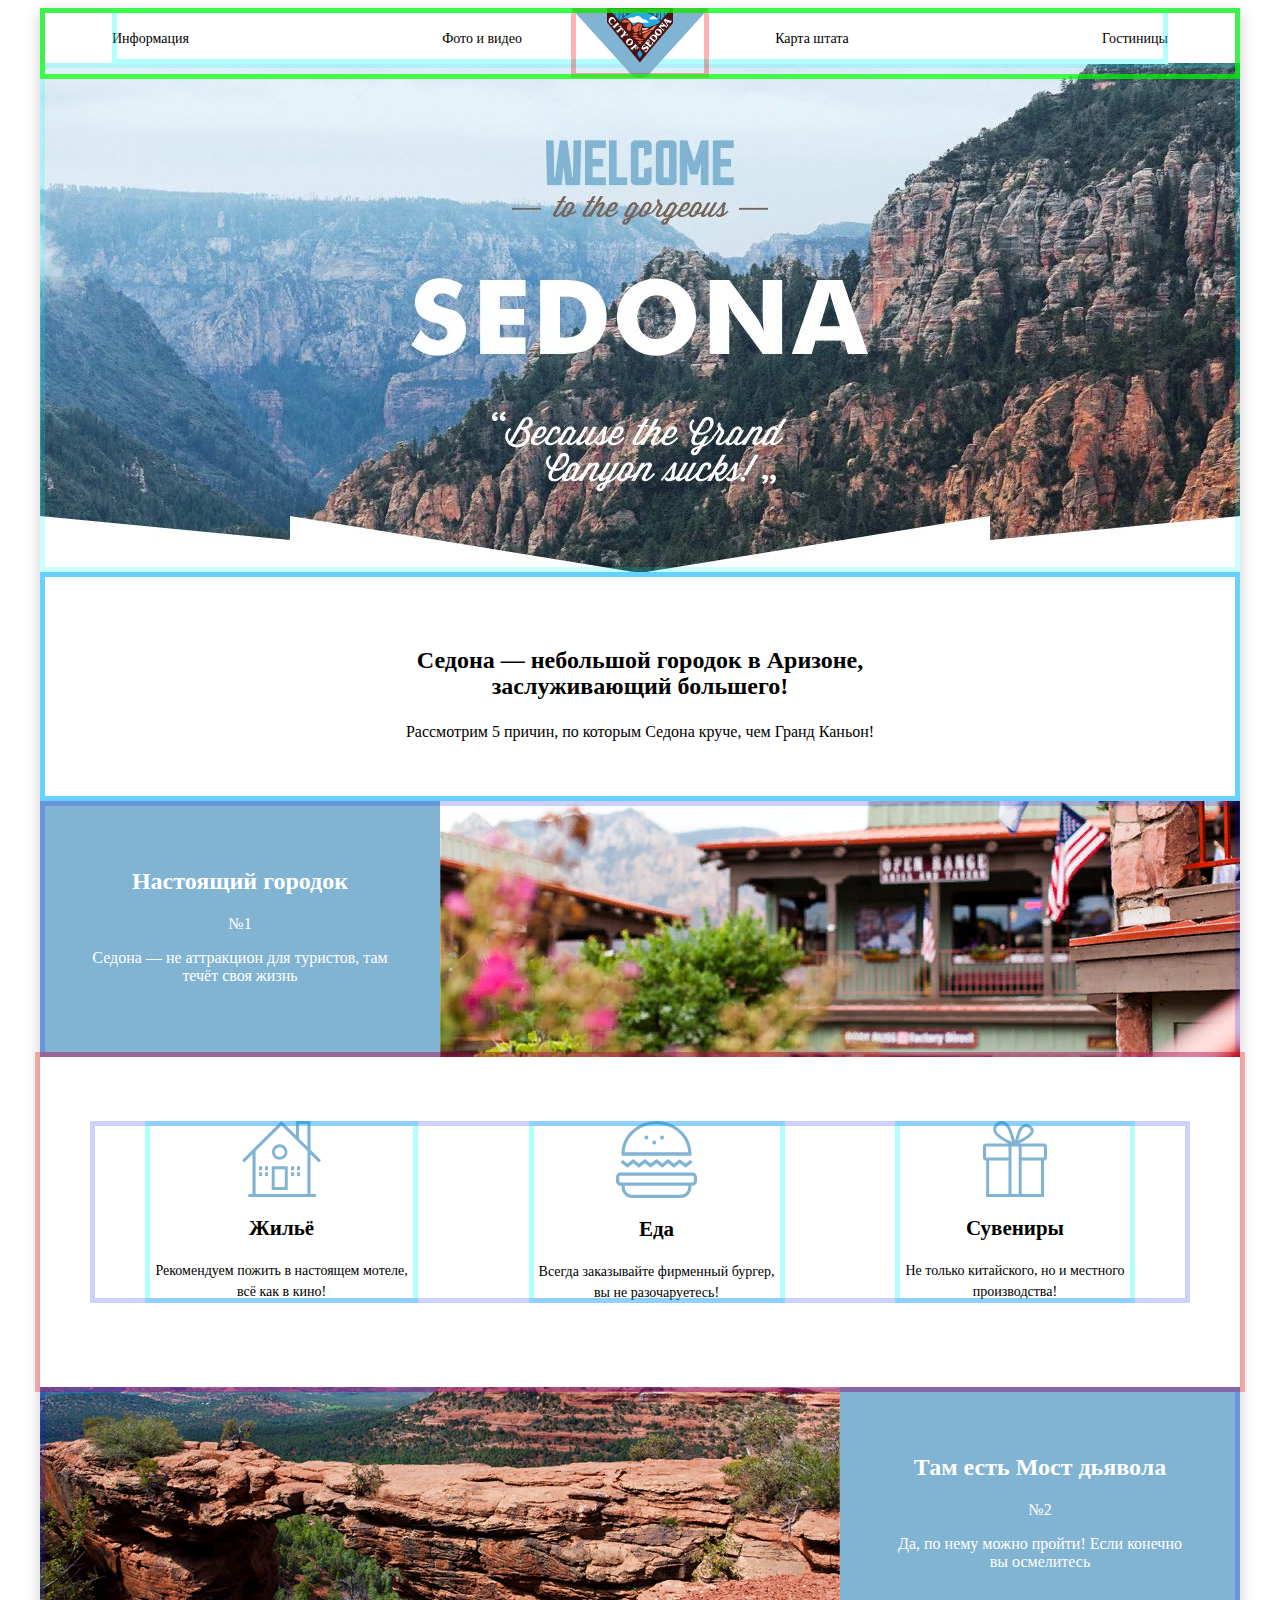
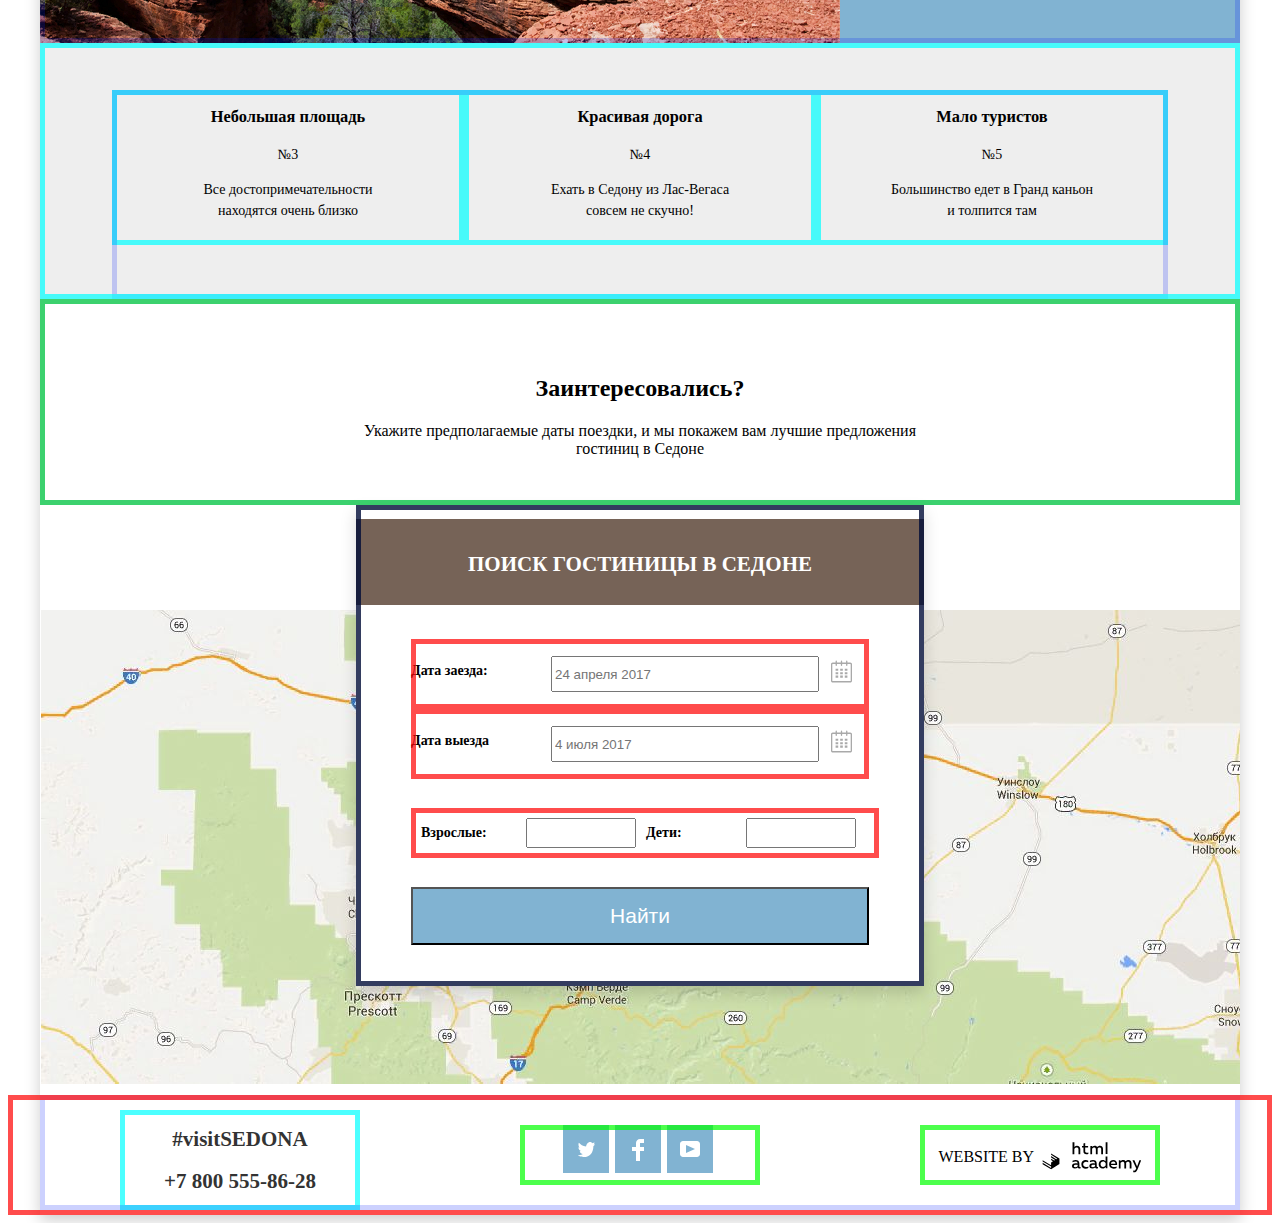
==== index.html @ 6e974f09 "доработка сетки" ====
<!DOCTYPE html>
<html lang="ru">

<head>
    <meta charset="utf-8">
    <meta name="viewport" content="width=device-width, initial-scale=1">
    <link rel="icon" href="favicon.ico">
    <link rel="icon" href="img/favicons/favicon.svg" type="image/svg+xml">
    <title>Седона — небольшой городок в Аризоне,заслуживающий большего!</title>
    <link rel="stylesheet" href="https://fonts.googleapis.com/css?family=PT+Sans:400,700&amp;subset=latin,cyrillic">
    <link href="https://necolas.github.io/normalize.css/latest/normalize.css" rel="stylesheet">
    <link href="css/styles.css" rel="stylesheet">
</head>

<body class="page-body">
    <main class="shadow">
        <header class="main-header">
            <nav class="main-navigation">
                <a class="main-header-logo">
                    <img src="img/logo.svg" width="138" height="70" alt="Логотип городка Сидона">
                </a>
                <div class="main-navigation-wrapper">
                    <ul class="site-navigation">
                        <!-- Основное меню -->
                        <li><a href="#">Информация</a></li>
                        <li><a href="#">Фото и видео</a></li>
                        <li><a href="#">Карта штата</a></li>
                        <li><a href="catalog.html">Гостиницы</a></li>
                    </ul>
                </div>
            </nav>
        </header>
        <section class="container">
            <div class="hidden-text">
                <p>Welcome</p>
                <p>to the gorgeous</p>
                <h1>Седона</h1>
                <p>"Because the Grand Canyon sucks"</p>
            </div>
            <img class="picture" src="img/welcome.jpg" width="1200" height="509" alt="скалы">
        </section>
        <section class="container">
            <div class="desc">
                <h2>Седона — небольшой городок в Аризоне,<br>заслуживающий большего!</h2>
                <p>Рассмотрим 5 причин, по которым Седона круче, чем Гранд Каньон!</p>
            </div>
        </section>
        <section class="container">
            <div class="text-pic">
                <h2>Настоящий городок</h2>
                <p>№1</p>
                <p>Седона — не аттракцион для туристов, там<br> течёт своя жизнь</p>
            </div>
            <img src="img/image2.png" width="800" height="256" alt="городок Седона">
        </section>
        <!-- Features -->
        <section class="features">
            <div class="container">
                <div class="feature-item">
                    <img src="img/icon-1.svg" width="79" height="76" alt="домик">
                    <h3>Жильё</h3>
                    <p>Рекомендуем пожить в настоящем мотеле,<br> всё как в кино!</p>
                </div>
                <div class="feature-item">
                    <img src="img/icon-3.svg" width="81" height="76" alt="бургер">
                    <h3>Еда</h3>
                    <p>Всегда заказывайте фирменный бургер,<br> вы не разочаруетесь!</p>
                </div>
                <div class="feature-item">
                    <img src="img/icon-2.svg" width="64" height="76" alt="сувенир">
                    <h3>Сувениры</h3>
                    <p>Не только китайского, но и местного<br> производства!</p>
                </div>
            </div>
        </section>
        <section class="container">
            <img src="img/image3.jpg" width="800" height="256" alt="мост Дьявола">
            <div class="text-pic">
                <h2>Там есть Мост дьявола</h2>
                <p>№2</p>
                <p>Да, по нему можно пройти! Если конечно<br> вы осмелитесь</p>
            </div>
        </section>
        <!-- Landmark -->
        <section class="landmark">
            <div class="container">
                <div class="landmark-item">
                    <h3>Небольшая площадь</h3>
                    <p>№3</p>
                    <p>Все достопримечательности<br> находятся очень близко</p>
                </div>
                <div class="landmark-item">
                    <h3>Красивая дорога</h3>
                    <p>№4</p>
                    <p>Ехать в Седону из Лас-Вегаса<br> совсем не скучно!</p>
                </div>
                <div class="landmark-item">
                    <h3>Мало туристов</h3>
                    <p>№5</p>
                    <p>Большинство едет в Гранд каньон<br> и толпится там</p>
                </div>
            </div>
        </section>
        <!-- Offers -->
        <section class="container">
            <div class="offers">
                <h2>Заинтересовались?</h2>
                <p>Укажите предполагаемые даты поездки, и мы покажем вам лучшие предложения гостиниц в Седоне</p>
            </div>
        </section>
        <section>
            <div class="input-data">
                <form action="#">
                    <h1>ПОИСК ГОСТИНИЦЫ В СЕДОНЕ</h1>
                    <div class="windows-input">

                        <div class="box">
                            <label for="date-init-label" class="string-input">Дата заезда:</label>
                            <input type="text" id="date-init-label" placeholder="24 апреля 2017" name="date-init" required>
                            <a href="#"><img src="img/calendar.svg" width="21" height="22" alt="календарь"></a>
                        </div>

                        <div class="box">
                            <label for="date-end-label" class="string-input">Дата выезда</label>
                            <input type="text" id="date-end-label" placeholder="4 июля 2017" name="date-end" required>
                            <a href="#"><img src="img/calendar.svg" width="21" height="22" alt="календарь"></a>
                        </div>
                        <div class="box2">
                            <label for="id-number-man" class="string-input">Взрослые:</label>
                            <input type="number" step="1" id="id-number-man" name="number-man" min="0" max="10">

                            <label for="id-number-child" class="string-input">Дети:</label>
                            <input type="number" step="1" id="id-number-child" name="number-child" min="0" max="10">
                        </div>
                        <button type="submit" class="button-find" name="find-button">Найти</button>
                        <!--<button type="button" class="btn cancel" onclick="closeForm()">Закрыть</button>-->
                    </div>
                </form>
            </div>
        </section>
        <img src="img/map.jpg" width="1199" height="474" alt="Карта" class="map">
    </main>
    <!-- Main footer -->
    <footer class="page-footer main-footer">
        <div class="container">
            <div class="footer-contacts a">
                <p><a href="#">#visitSEDONA</a></p>
                <p><a href="#">+7 800 555-86-28</a></p>
            </div>
            <ul class="footer-social">
                <li class="social-button a">
                    <a href="#">
                        <img src="img/twitter_logo.svg" width="17" height="17" alt="лого Twitter">
                    </a>
                </li>
                <li class="social-button">
                    <a href="#">
                        <img src="img/fb_icon.svg" width="12" height="22" alt="иконка Facebook">
                    </a>
                </li>
                <li class="social-button">
                    <a href="#">
                        <img src="img/youtube_logo.svg" width="20" height="16" alt="иконка youtube">
                    </a>
                </li>
            </ul>
            <div class="footer-copyright">
                <p class="copyright">WEBSITE BY
                    <a href="https://htmlacademy.ru/intensive/htmlcss">
                        <img src="img/logo_html.svg" width="104" height="36" alt="лого HTML-academy">
                    </a>
                </p>
            </div>
        </div>
    </footer>
</body>

</html>
---- css/styles.css ----
:root {
    --basic-black: #000000;
    --basic-dark: #333333;
    --sea-green: #81B3D2;
    --sea-green-hover: #669EC0;
    --sea-green-pressing: #5496BD;
    --light-brown: #766357;
    --light-brown2: #766458;
    --brown: #766357;
    --brown-hover: #604E43;
    --brown-focus: #503E33;
    --basic-neutral: #666666;
    --light-yellow: #EEEEEE;
    --basic-extra-light: #f8f5f2;
    --basic-white: #ffffff;
    --shadow: #FFFFFF;
    --special: #CACACA;
}


/* Global */

page-body {
    min-width: 1200px;
    margin: 0;
    padding: 0;
    font-family: "PT Sans", Arial, sans-serif;
    font-size: 14px;
    line-height: 21px;
    font-weight: 400;
    color: var(--basic-black);
    text-transform: uppercase;
    background-color: var(--basic-white);
    background-position: top center;
    background-repeat: no-repeat;
}

.shadow {
    box-sizing: border-box;
    /*position: absolute;*/
    /*background-position: 50%;*/
    width: 1200px;
    height: 2807px;
    text-align: center;
    margin: 0 auto;
    /*top: 0px;*/
    /*background: var(--shadow);*/
    box-shadow: 0px 5px 15px rgba(0, 1, 1, 0.2);
}

.inner-page .shadow {
    height: 933px;
}

a {
    text-decoration: none;
}

img {
    max-width: 100%;
    height: auto;
    vertical-align: middle;
}


/* Grid */

.page {
    height: 100%;
}


/* Header */

.main-header {
    position: absolute;
    z-index: 2;
    display: flex;
    flex-direction: row;
    /*justify-content: space-around;*/
    max-width: 1200px;
    height: 56px;
    margin: 0 auto;
    margin-bottom: 55px;
    padding-left: 72px;
    padding-bottom: 15px;
    padding-right: 72px;
    /* grid */
    outline: 5px solid rgba(0, 255, 0, 0.7);
    outline-offset: -5px;
}

.main-header-logo {
    text-align: center;
    margin-top: -26px;
    /* grid */
    order: 1;
    justify-self: center;
    outline: 5px solid rgba(255, 0, 0, 0.3);
    outline-offset: -5px;
}


/* Main navigation */

.main-navigation {
    display: grid;
    font-size: 14px;
    line-height: 26px;
    color: var(--basic-black);
    background-color: transparent;
}

.main-header-bar {
    background-color: var(--basic-black);
}

.main-navigation-wrapper {
    background-color: var(--basic-white);
    /* grid */
    display: grid;
    grid-template-columns: 1fr min-content;
    width: 1056px;
    height: 56px;
    margin-bottom: -26px;
    margin: 0 auto;
    padding: 0 0px;
    margin-bottom: -30px;
}

.site-navigation {
    /*сброс отступов для списка ссылок в навигации*/
    margin: 0;
    padding: 0;
    /*-------------------------*/
    padding-top: 18px;
    list-style: none;
    display: flex;
    flex-direction: row;
    justify-content: space-between;
    width: 1056px;
    max-height: 56px;
    /*--------------------------*/
    outline: 5px solid rgba(0, 255, 255, 0.3);
    outline-offset: -5px;
}

.site-navigation-current a:not([href]) {
    background-color: var(--basic-white);
}


/* User navigation */

.site-navigation a,
.user-navigation a {
    color: var(--basic-black);
}

.site-navigation a:hover,
.site-navigation a:focus,
.user-navigation a:hover,
.user-navigation a:focus {
    text-decoration: underline;
    color: var(--sea-green-hover);
}

.hidden-text {
    display: none;
}

.picture {
    position: relative;
    z-index: 0;
    margin-top: 55px;
    text-align: center;
    /*---grid-----*/
    outline: 5px solid rgba(0, 255, 255, 0.2);
    outline-offset: -5px;
}

.desc {
    width: 1200px;
    height: 174px;
    padding-top: 55px;
    text-align: center;
    line-height: 26px;
    /*---grid-----*/
    outline: 5px solid rgba(0, 255, 255, 0.5);
    outline-offset: -5px;
}

.text-pic {
    display: inline-block;
    width: 400px;
    height: 209px;
    padding-top: 47px;
    text-align: center;
    background-color: var(--sea-green);
    color: var(--basic-white);
}

.container {
    display: flex;
    flex-direction: row;
    justify-content: space-around;
    align-content: center;
    flex-wrap: nowrap;
    max-width: 1200px;
    margin: 0 auto;
    padding: 0px;
    /*-------------------*/
    outline: 5px solid rgba(0, 25, 250, 0.2);
    outline-offset: -5px;
}

.inner-page .container {
    display: flex;
    flex-direction: row;
    justify-content: space-around;
    align-content: center;
    flex-wrap: nowrap;
    max-width: 1200px;
    margin: 0 auto;
    padding: 0px;
}

.inner-container {
    display: flex;
    flex-direction: column;
    /*justify-content: space-around;*/
    align-content: center;
    flex-wrap: wrap;
    max-width: 1200px;
    margin: 0 auto;
    padding: 0px;
}

.inner-page .inner-container {
    color: var(--basic-white);
}

.filter-box {
    position: relative;
    z-index: 2;
    display: flex;
    flex-direction: row;
    width: 1200px;
    height: 217px;
    align-content: top;
    text-align: left;
    margin-top: -217px;
    padding-left: 72px;
    padding-top: 26px;
    padding-bottom: 31px;
    padding-right: 72px;
}


/* Features */

.features {
    width: 1100px;
    height: 184px;
    padding-left: 50px;
    padding-top: 64px;
    padding-bottom: 82px;
    padding-right: 50px;
    /* grid */
    outline: 5px solid rgba(255, 0, 0, 0.3);
}

.features-list {
    /* обнуление отступов */
    margin: 0;
    padding: 0;
    display: grid;
    grid-template-columns: 1fr 1fr 1fr;
    column-gap: 20px;
    /*-----------------*/
    list-style: none;
}

.feature-item {
    display: inline-block;
    box-sizing: border-box;
    max-width: 430px;
    margin-left: 10px;
    margin-right: 10px;
    text-align: center;
    font-weight: 400;
    align-items: flex-end;
    vertical-align: bottom;
    /* grid */
    outline: 5px solid rgba(0, 255, 255, 0.3);
    outline-offset: -5px;
}

.feature-item h3 {
    font-size: 21px;
    line-height: 21px;
}

.feature-item p {
    font-size: 14px;
    line-height: 21px;
    vertical-align: middle;
    /*-------------*/
    margin: 0 10px;
}


/* Landmark */

.landmark {
    height: 209px;
    padding-top: 47px;
    padding-left: 72px;
    padding-right: 72px;
    background-color: var(--light-yellow);
    /*-----------------*/
    outline: 5px solid rgba(0, 255, 255, 0.7);
    outline-offset: -5px;
    display: grid;
    grid-template-columns: 1fr 1fr 1fr;
}

.landmark-item {
    width: 302px;
    height: 155px;
    font-size: 14px;
    line-height: 21px;
    padding-left: 25px;
    padding-right: 25px;
    vertical-align: center;
    /*---grid-----*/
    outline: 5px solid rgba(0, 255, 255, 0.7);
    outline-offset: -5px;
}


/* Offers */

.offers {
    width: 1200px;
    height: 150px;
    text-align: center;
    padding-top: 56px;
    /*-----------------*/
    outline: 5px solid rgba(0, 255, 0, 0.7);
    outline-offset: -5px;
}

.offers h1 {
    width: 568px;
    height: 56px;
    padding-top: 30px;
    background-color: var(--light-brown);
    text-align: center;
    font-size: 21px;
    color: var(--basic-white);
    line-height: 26px;
}

.offers p {
    width: 568px;
    height: 95px;
    margin-left: 316px;
    margin-right: 316px;
    text-align: center;
    vertical-align: middle;
}

.offers-search {
    width: 568px;
    height: 56px;
    margin-left: 316px;
    padding-top: 30px;
    background-color: var(--light-brown);
    text-align: center;
    vertical-align: middle;
}

.form-popup {
    /*display: none;*/
    /*position: fixed;*/
    /*bottom: 0;*/
}

.windows-input {
    width: 458px;
    height: 285px;
    z-index: 2;
    padding: 20px 55px 55px 55px;
}

.string-input {
    /*display: inline-flex;*/
    height: 30px;
    font-size: 14px;
    line-height: 30px;
    font-weight: 700;
    text-aline: left;
    vertical-align: middle;
}

.box {
    display: grid;
    grid-template-columns: 140px 140px 140px 30px;
    row-gap: 29px;
    column-gap: 10;
    min-height: 70px;
    vertical-align: middle;
    text-align: left;
    align-content: center;
    /* grid */
    outline: 5px solid rgba(255, 0, 0, 0.7);
    outline-offset: -5px;
}

.box label {
    display: inline;
    height: 30px;
    vertical-align: middle;
    grid-column: 1 / 2;
    align-content: center;
}

.box input {
    display: inline-flex;
    height: 30px;
    width: 260px;
    grid-column: 2 / 4;
    margin-right: 6px;
    text-align: left;
    vertical-align: middle;
    align-content: center;
}

.box a {
    display: inline-flex;
    vertical-align: middle;
    height: 30px;
    grid-column: 4 / 5;
}

.box2 {
    display: grid;
    grid-template-columns: 95px 110px 90px 110px;
    row-gap: 29px;
    column-gap: 10px;
    height: 30px;
    min-width: 448px;
    vertical-align: middle;
    text-align: left;
    align-content: center;
    width: 100px;
    padding: 10px;
    margin-top: 29px;
    /* grid */
    outline: 5px solid rgba(255, 0, 0, 0.7);
    outline-offset: -5px;
}

.input-data {
    position: relative;
    z-index: 2;
    display: flex;
    flex-direction: row;
    justify-content: space-around;
    align-content: center;
    flex-wrap: nowrap;
    text-align: center;
    width: 568px;
    height: 481px;
    box-shadow: 0px 7px 15px rgba(0, 1, 1, 0.15);
    max-width: 1200px;
    margin: 0 auto;
    margin-bottom: -231px;
    font-size: 21px;
    line-height: 52px;
    background-color: var(--basic-white);
    /* grid */
    outline: 5px solid rgba(0, 11, 55, 0.8);
    outline-offset: -5px;
}

.input-data h1 {
    width: 568px;
    height: 54px;
    padding-top: 32px;
    vertical-align: middle;
    background-color: var(--light-brown);
    text-align: center;
    font-size: 21px;
    color: var(--basic-white);
    line-height: 26px;
}

.button-find {
    width: 458px;
    height: 58px;
    background-color: var(--sea-green);
    color: var(--basic-white);
    font-size: 21px;
    line-height: 26px;
    text-align: center;
    margin-top: 29px;
}

.calendar {
    float: right;
    vertical-align: text-bottom;
}

.map {
    position: relative;
    z-index: 0;
    margin-top: -145px;
}


/* Main footer */

.main-footer {
    margin-top: -120px;
    min-width: 1056px;
    height: 120px;
    padding: 20px auto;
    text-align: center;
    /* grid */
    outline: 5px solid rgba(255, 0, 0, 0.7);
    outline-offset: -5px;
}

.footer-contacts {
    margin-top: 15px;
    width: 240px;
    height: 100px;
    text-align: center;
    vertical-align: middle;
    /* grid */
    outline: 5px solid rgba(0, 255, 255, 0.7);
    outline-offset: -5px;
}

.footer-contacts a {
    color: var(--basic-dark);
    /*text-decoration: underline;*/
    font-size: 21px;
    font-weight: 700;
    line-height: 26px;
}

.footer-contacts:hover {
    text-decoration: underline;
    /*background-color: var(--sea-green-hover);*/
}

.footer-social {
    display: flex;
    flex-direction: row;
    margin-top: 30px;
    width: 200px;
    height: 60px;
    /*justify-content: space-around;*/
    align-content: center;
    vertical-align: middle;
    text-align: center;
    list-style: none;
    /* grid */
    outline: 5px solid rgba(0, 255, 0, 0.7);
    outline-offset: -5px;
}

.footer-social h2 {
    font-size: 14px;
}


/* Social button */

.social-button {
    width: 46px;
    height: 34px;
    color: inherit;
    background-color: var(--sea-green);
    text-align: center;
    padding-top: 14px;
    margin-right: 3px;
    margin-left: 3px;
    /*margin-right: 6px;*/
}

.social-button:hover {
    background-color: var(--sea-green-hover);
}

.social-button:focus {
    background-color: var(--sea-green-pressing);
}

.footer-copyright {
    margin-top: 30px;
    width: 240px;
    height: 60px;
    vertical-align: bottom;
    /* grid */
    outline: 5px solid rgba(0, 255, 0, 0.7);
    outline-offset: -5px;
}

.copyright {
    text-align: center;
    font-weight: 400;
    width: 240px;
    height: 60px;
    vertical-align: bottom;
}

.copyright .button:hover {
    color: var(--basic-black);
    background-color: var(--sea-green-hover);
}

.copyright .button:focus {
    color: var(--basic-black);
    background-color: var(--sea-green-hover);
}


/* catalog.html */

.filter-hotels {
    width: 1200px;
    height: 258px;
}

.stars {
    /* звездочки*/
    font-size: 14px;
    color: var(--sea-green);
    margin-bottom: 50px;
}

.table {
    display: table;
    margin-left: 29px;
    border-spacing: 6px;
}

.table-row {
    display: table-row;
}

.table-row a {
    font-size: 14px;
    font-weight: 700;
    line-height: 21px;
    color: var(--basic-white);
}

.table-cell {
    display: table-cell;
    margin-right: 6px;
    text-align: left;
    vertical-align: middle;
}

.btn-detailed {
    width: 110px;
    height: 27px;
    text-align: center;
    color: var(--basic-white);
    background-color: var(--sea-green);
}

.btn-reserve {
    width: 142px;
    height: 27px;
    text-align: center;
    color: var(--basic-white);
    background-color: var(--brown);
}

.btn-detailed:hover {
    color: var(--basic-white);
    background-color: var(--sea-green-hover);
}

.btn-detailed:focus {
    color: var(var(--shadow));
    background-color: var(--sea-green-pressing);
}

.btn-reserve:hover {
    color: var(--basic-white);
    background-color: var(--brown-hover);
}

.btn-reserve:focus {
    color: var(--shadow);
    background-color: var(--brown-focus);
}

.rating {
    margin-left: 522px;
}

.list-filters {
    display: flex;
    flex-direction: row;
    list-style: none;
    text-align: left;
    /*align-content: left;*/
    flex-wrap: nowrap;
    height: 86px;
    padding-bottom: 20px;
    max-width: 1200px;
    line-height: 26px;
    /* grid */
    outline: 5px solid rgba(255, 0, 0, 0.7);
    outline-offset: -5px;
}

.list-filters h3 {
    margin-top: 15px;
    height: 86px;
    display: inline-block;
    vertical-align: middle;
    max-width: 145px;
    margin-left: 73px;
    text-align: left;
    font-size: 21px;
    font-weight: 700;
    line-height: 86px;
    --special color: var(--special);
}

.list-filters h3:hover {
    color: var(--basic-black);
}

.list-filters h3:focus {
    color: var(--sea-green-pressing);
}

.list-filters p {
    display: inline-block;
    vertical-align: middle;
    height: 86px;
    text-align: left;
    font-size: 12px;
    font-weight: 400;
    line-height: 86px;
    color: var(--special);
}

.list-filters p:hover {
    color: var(--basic-black);
}

.list-filters p:focus {
    color: var(--sea-green-pressing);
}

.discovered p {}

.sorted-item p {
    margin-left: 46px;
}

.by-price p {
    text-align: left;
    margin-left: 40px;
}

.by-type p {
    text-align: left;
    margin-left: 32px;
}

.by-rating p {
    text-align: left;
    margin-left: 33px;
}

.sorted-down p {
    text-align: left;
    margin-left: 500px;
    color: var(--special);
}

.sorted-down p:hover {
    color: var(--basic-black);
}

.sorted-up p {
    margin-left: 12px;
    color: var(--special);
}

.sorted-up p:hover {
    color: var(--basic-black);
}

.catalog-list {
    list-style: none;
    /*display: flex;
    flex-direction: column;*/
}

.catalog-item {
    display: flex;
    flex-direction: row;
    max-height: 90px;
    align-content: top;
    /*flex-warp: warp;*/
    margin-left: 73px;
    margin-bottom: 51px;
    /* grid */
    outline: 5px solid rgba(255, 0, 0, 0.3);
    outline-offset: -5px;
}

.catalog-item h3 {
    text-align: left;
    margin-left: 29px;
    text-align: left;
}

.info {
    align-content: top;
}

.info h3 {
    text-align: left;
    display: flex;
    flex-direction: column;
    margin-block-start: 5px;
    line-height: 10px;
}

.rating {
    display: flex;
    flex-direction: column;
    margin-block-start: -5px;
    line-height: 5px;
}
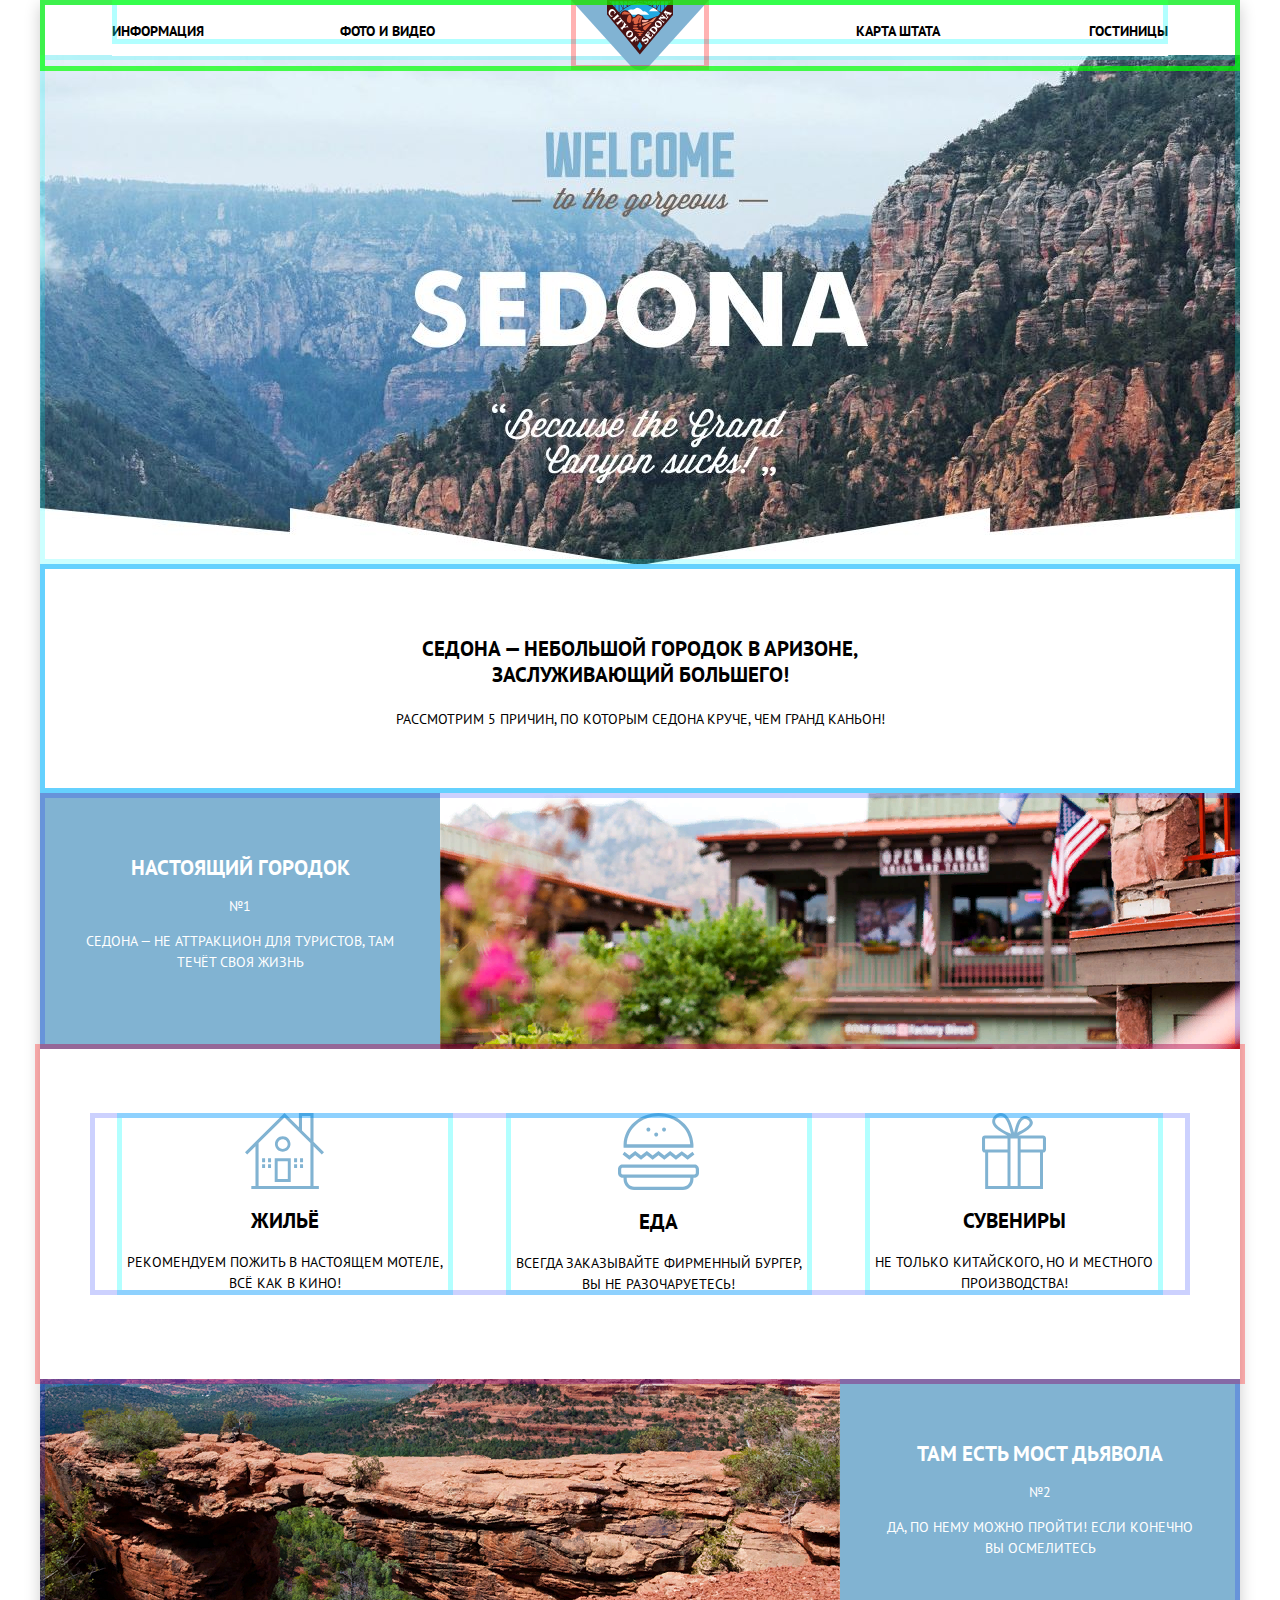
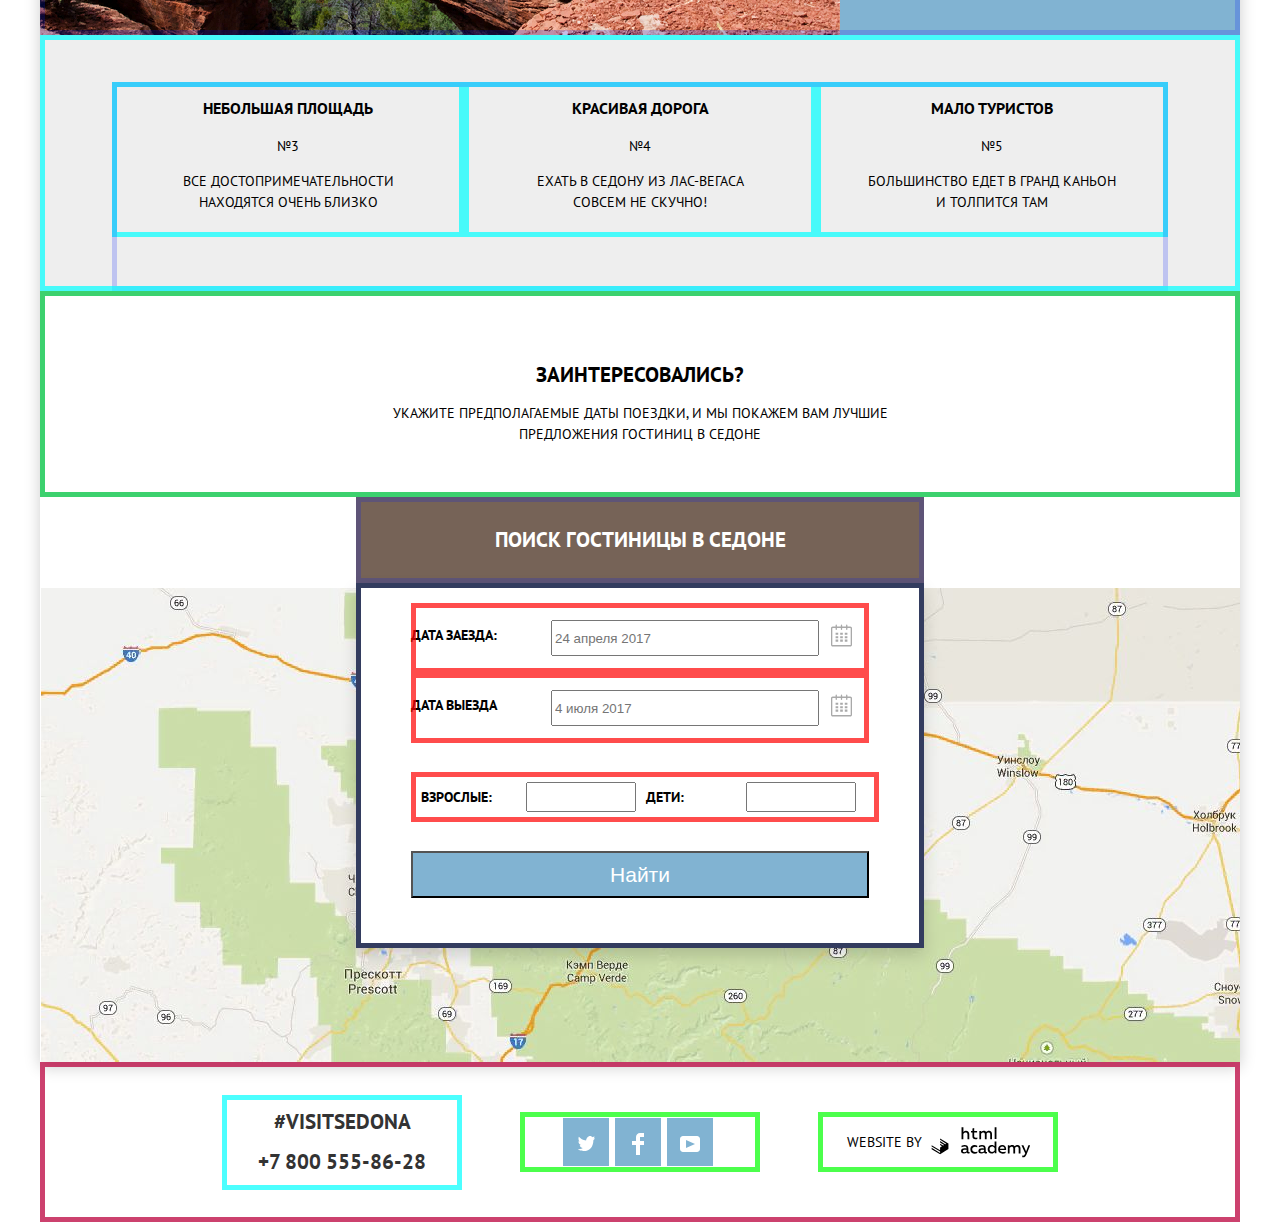
==== commit 9800fa64: "Декоративные элементы на главной странице" ====
--- a/index.html
+++ b/index.html
@@ -22,10 +22,10 @@
                 <div class="main-navigation-wrapper">
                     <ul class="site-navigation">
                         <!-- Основное меню -->
-                        <li><a href="#">Информация</a></li>
-                        <li><a href="#">Фото и видео</a></li>
-                        <li><a href="#">Карта штата</a></li>
-                        <li><a href="catalog.html">Гостиницы</a></li>
+                        <li class="left-side"><a href="#">Информация</a></li>
+                        <li class="left-side"><a href="#">Фото и видео</a></li>
+                        <li class="right-side"><a href="#">Карта штата</a></li>
+                        <li class="right-side"><a href="catalog.html">Гостиницы</a></li>
                     </ul>
                 </div>
             </nav>
@@ -109,40 +109,40 @@
             </div>
         </section>
         <section>
-            <div class="input-data">
-                <form action="#">
-                    <h1>ПОИСК ГОСТИНИЦЫ В СЕДОНЕ</h1>
-                    <div class="windows-input">
+            <div class="container input-data">
+                <h1>ПОИСК ГОСТИНИЦЫ В СЕДОНЕ</h1>
+            </div>
+            <form action="#">
+                <div class="form-popup">
+                    <div class="box">
+                        <label for="date-init-label" class="string-input">Дата заезда:</label>
+                        <input type="text" id="date-init-label" placeholder="24 апреля 2017" name="date-init" required>
+                        <a href="#"><img src="img/calendar.svg" width="21" height="22" alt="календарь"></a>
+                    </div>
 
-                        <div class="box">
-                            <label for="date-init-label" class="string-input">Дата заезда:</label>
-                            <input type="text" id="date-init-label" placeholder="24 апреля 2017" name="date-init" required>
-                            <a href="#"><img src="img/calendar.svg" width="21" height="22" alt="календарь"></a>
-                        </div>
+                    <div class="box">
+                        <label for="date-end-label" class="string-input">Дата выезда</label>
+                        <input type="text" id="date-end-label" placeholder="4 июля 2017" name="date-end" required>
+                        <a href="#"><img src="img/calendar.svg" width="21" height="22" alt="календарь"></a>
+                    </div>
+                    <div class="box2">
+                        <label for="id-number-man" class="string-input">Взрослые:</label>
+                        <input type="number" step="1" id="id-number-man" name="number-man" min="0" max="10">
 
-                        <div class="box">
-                            <label for="date-end-label" class="string-input">Дата выезда</label>
-                            <input type="text" id="date-end-label" placeholder="4 июля 2017" name="date-end" required>
-                            <a href="#"><img src="img/calendar.svg" width="21" height="22" alt="календарь"></a>
-                        </div>
-                        <div class="box2">
-                            <label for="id-number-man" class="string-input">Взрослые:</label>
-                            <input type="number" step="1" id="id-number-man" name="number-man" min="0" max="10">
+                        <label for="id-number-child" class="string-input">Дети:</label>
+                        <input type="number" step="1" id="id-number-child" name="number-child" min="0" max="10">
+                    </div>
+                    <button type="submit" class="button-find" name="find-button">Найти</button>
+                    <!--<button type="button" class="btn cancel" onclick="closeForm()">Закрыть</button>-->
+                </div>
+            </form>
 
-                            <label for="id-number-child" class="string-input">Дети:</label>
-                            <input type="number" step="1" id="id-number-child" name="number-child" min="0" max="10">
-                        </div>
-                        <button type="submit" class="button-find" name="find-button">Найти</button>
-                        <!--<button type="button" class="btn cancel" onclick="closeForm()">Закрыть</button>-->
-                    </div>
-                </form>
-            </div>
         </section>
         <img src="img/map.jpg" width="1199" height="474" alt="Карта" class="map">
     </main>
     <!-- Main footer -->
-    <footer class="page-footer main-footer">
-        <div class="container">
+    <div class="container">
+        <footer class="page-footer main-footer">
             <div class="footer-contacts a">
                 <p><a href="#">#visitSEDONA</a></p>
                 <p><a href="#">+7 800 555-86-28</a></p>
@@ -171,8 +171,8 @@
                     </a>
                 </p>
             </div>
-        </div>
-    </footer>
+        </footer>
+    </div>
 </body>
 
 </html>--- a/css/styles.css
+++ b/css/styles.css
@@ -15,12 +15,21 @@
     --basic-white: #ffffff;
     --shadow: #FFFFFF;
     --special: #CACACA;
+    /*-------ползунок---------------*/
+    --color-range-controls: #f1f1f1;
+    --background-scale: #d7dcde;
+    --background-bar: #00ca74;
+    --toggle-border: #ffffff;
+    --toggle-background-color: #ababab;
+    --toggle-box-shadow: #cfcfcf;
+    --price-controls-color: #283136;
+    --price-controls-background: #f1f1f1;
 }
 
 
 /* Global */
 
-page-body {
+.page-body {
     min-width: 1200px;
     margin: 0;
     padding: 0;
@@ -40,16 +49,12 @@
     /*position: absolute;*/
     /*background-position: 50%;*/
     width: 1200px;
-    height: 2807px;
+    /*height: 2807px;*/
     text-align: center;
     margin: 0 auto;
     /*top: 0px;*/
-    /*background: var(--shadow);*/
+    background: var(--shadow);
     box-shadow: 0px 5px 15px rgba(0, 1, 1, 0.2);
-}
-
-.inner-page .shadow {
-    height: 933px;
 }
 
 a {
@@ -67,6 +72,19 @@
 
 .page {
     height: 100%;
+}
+
+.visually-hidden {
+    position: absolute;
+    width: 1px;
+    height: 1px;
+    margin: -1px;
+    border: 0;
+    padding: 0;
+    white-space: nowrap;
+    clip-path: inset(100%);
+    clip: rect(0 0 0 0);
+    overflow: hidden;
 }
 
 
@@ -107,6 +125,7 @@
     display: grid;
     font-size: 14px;
     line-height: 26px;
+    font-weight: 700;
     color: var(--basic-black);
     background-color: transparent;
 }
@@ -118,26 +137,24 @@
 .main-navigation-wrapper {
     background-color: var(--basic-white);
     /* grid */
-    display: grid;
-    grid-template-columns: 1fr min-content;
-    width: 1056px;
+    max-width: 1056px;
     height: 56px;
     margin-bottom: -26px;
     margin: 0 auto;
-    padding: 0 0px;
     margin-bottom: -30px;
 }
 
 .site-navigation {
     /*сброс отступов для списка ссылок в навигации*/
+    z-index: 2;
+    /*order: 2;*/
+    display: grid;
+    grid-template-columns: 228px 300px 300px 228px;
     margin: 0;
     padding: 0;
     /*-------------------------*/
     padding-top: 18px;
     list-style: none;
-    display: flex;
-    flex-direction: row;
-    justify-content: space-between;
     width: 1056px;
     max-height: 56px;
     /*--------------------------*/
@@ -145,8 +162,20 @@
     outline-offset: -5px;
 }
 
+.site-navigation ul {
+    grid-column: 1 / span 4;
+}
+
 .site-navigation-current a:not([href]) {
     background-color: var(--basic-white);
+}
+
+.left-side {
+    text-align: left;
+}
+
+.right-side {
+    text-align: right;
 }
 
 
@@ -214,45 +243,30 @@
     outline-offset: -5px;
 }
 
-.inner-page .container {
-    display: flex;
-    flex-direction: row;
-    justify-content: space-around;
-    align-content: center;
-    flex-wrap: nowrap;
-    max-width: 1200px;
-    margin: 0 auto;
-    padding: 0px;
-}
-
 .inner-container {
     display: flex;
     flex-direction: column;
     /*justify-content: space-around;*/
-    align-content: center;
+    align-content: left;
     flex-wrap: wrap;
     max-width: 1200px;
     margin: 0 auto;
     padding: 0px;
 }
 
-.inner-page .inner-container {
-    color: var(--basic-white);
-}
-
 .filter-box {
     position: relative;
     z-index: 2;
     display: flex;
     flex-direction: row;
     width: 1200px;
-    height: 217px;
+    height: 191px;
     align-content: top;
     text-align: left;
     margin-top: -217px;
     padding-left: 72px;
-    padding-top: 26px;
-    padding-bottom: 31px;
+    padding-top: 13px;
+    padding-bottom: 0px;
     padding-right: 72px;
 }
 
@@ -381,17 +395,44 @@
     vertical-align: middle;
 }
 
-.form-popup {
-    /*display: none;*/
+.win-popup {
+    display: none;
     /*position: fixed;*/
     /*bottom: 0;*/
-}
-
-.windows-input {
+    margin-top: -10px;
     width: 458px;
-    height: 285px;
+    height: 295px;
+    /*width: 568px;*/
+    /*height: 481px;*/
     z-index: 2;
-    padding: 20px 55px 55px 55px;
+    padding: 20px 55px 50px 55px;
+    background-color: var(--basic-white);
+}
+
+.form-popup {
+    position: relative;
+    z-index: 2;
+    display: flex;
+    flex-direction: column;
+    justify-content: space-around;
+    align-content: center;
+    flex-wrap: nowrap;
+    text-align: center;
+    width: 458px;
+    height: 295px;
+    box-shadow: 0px 7px 15px rgba(0, 1, 1, 0.15);
+    max-width: 1200px;
+    margin: 0 auto;
+    margin-bottom: -360px;
+    font-size: 21px;
+    line-height: 52px;
+    z-index: 2;
+    padding: 20px 55px 50px 55px;
+    background-color: var(--basic-white);
+    /*background-color: var(--basic-white);*/
+    /* grid */
+    outline: 5px solid rgba(0, 11, 55, 0.8);
+    outline-offset: -5px;
 }
 
 .string-input {
@@ -408,6 +449,7 @@
     display: grid;
     grid-template-columns: 140px 140px 140px 30px;
     row-gap: 29px;
+    z-index: 2;
     column-gap: 10;
     min-height: 70px;
     vertical-align: middle;
@@ -463,38 +505,23 @@
 }
 
 .input-data {
-    position: relative;
-    z-index: 2;
-    display: flex;
-    flex-direction: row;
-    justify-content: space-around;
-    align-content: center;
-    flex-wrap: nowrap;
-    text-align: center;
     width: 568px;
-    height: 481px;
-    box-shadow: 0px 7px 15px rgba(0, 1, 1, 0.15);
-    max-width: 1200px;
-    margin: 0 auto;
-    margin-bottom: -231px;
+    height: 86px;
+    /*padding-top: 32px;*/
+}
+
+.input-data h1 {
+    /*padding-top: 32px;*/
+    width: 568px;
+    height: 86px;
+    /*padding-bottom: 10px;*/
+    background-color: var(--light-brown);
+    vertical-align: middle;
+    text-align: center;
     font-size: 21px;
-    line-height: 52px;
-    background-color: var(--basic-white);
-    /* grid */
-    outline: 5px solid rgba(0, 11, 55, 0.8);
-    outline-offset: -5px;
-}
-
-.input-data h1 {
-    width: 568px;
-    height: 54px;
-    padding-top: 32px;
-    vertical-align: middle;
-    background-color: var(--light-brown);
-    text-align: center;
-    font-size: 21px;
-    color: var(--basic-white);
-    line-height: 26px;
+    align-self: center;
+    color: var(--basic-white);
+    line-height: 86px;
 }
 
 .button-find {
@@ -516,17 +543,23 @@
 .map {
     position: relative;
     z-index: 0;
-    margin-top: -145px;
+    /*margin-top: -145px;*/
 }
 
 
 /* Main footer */
 
 .main-footer {
-    margin-top: -120px;
-    min-width: 1056px;
+    /*position: relative;*/
+    display: flex;
+    flex-direction: row;
+    justify-content: space-around;
+    align-content: center;
+    align-items: center;
+    /*margin-top: -140px;*/
+    width: 894px;
     height: 120px;
-    padding: 20px auto;
+    padding: 20px 153px;
     text-align: center;
     /* grid */
     outline: 5px solid rgba(255, 0, 0, 0.7);
@@ -534,11 +567,13 @@
 }
 
 .footer-contacts {
-    margin-top: 15px;
+    /*margin-top: 15px;*/
     width: 240px;
-    height: 100px;
-    text-align: center;
-    vertical-align: middle;
+    height: 80px;
+    padding-bottom: 15px;
+    text-align: center;
+    vertical-align: middle;
+    align-self: center;
     /* grid */
     outline: 5px solid rgba(0, 255, 255, 0.7);
     outline-offset: -5px;
@@ -560,12 +595,9 @@
 .footer-social {
     display: flex;
     flex-direction: row;
-    margin-top: 30px;
+    align-items: center;
     width: 200px;
     height: 60px;
-    /*justify-content: space-around;*/
-    align-content: center;
-    vertical-align: middle;
     text-align: center;
     list-style: none;
     /* grid */
@@ -601,7 +633,7 @@
 }
 
 .footer-copyright {
-    margin-top: 30px;
+    /*margin-top: 30px;*/
     width: 240px;
     height: 60px;
     vertical-align: bottom;
@@ -631,10 +663,197 @@
 
 /* catalog.html */
 
+.inner-page .inner-container {
+    color: var(--basic-white);
+}
+
+.inner-page .container {
+    display: flex;
+    flex-direction: row;
+    justify-content: space-around;
+    align-content: center;
+    flex-wrap: nowrap;
+    max-width: 1200px;
+    margin: 0 auto;
+    padding: 0px;
+}
+
+.inner-page .shadow {
+    background-repeat: repeat;
+    /*height: 933px;*/
+}
+
 .filter-hotels {
     width: 1200px;
     height: 258px;
 }
+
+.filter-hotels-box {
+    display: flex;
+    flex-direction: row;
+    align-items: flex-start;
+    flex-wrap: nowrap;
+    max-width: 1200px;
+    padding: 0px;
+    /*-------------------*/
+    outline: 5px solid rgba(0, 25, 250, 0.2);
+    outline-offset: -5px;
+}
+
+
+/* check-box filter */
+
+.checkbox-position {
+    margin-left: 0px;
+}
+
+.checkbox-position label {
+    margin-bottom: 23px;
+    align-items: left;
+    text-align: left;
+}
+
+
+/* ползунки*/
+
+.filter-item {
+    margin: 0;
+    padding: 0;
+    border: none;
+    width: 317px;
+}
+
+.range-filter {
+    width: 317px;
+    margin-top: -7px;
+}
+
+.filter-item legend {
+    font-size: 14px;
+    line-height: 21px;
+    text-transform: uppercase;
+    font-weight: 700;
+}
+
+.range-controls {
+    position: relative;
+    height: 20px;
+    margin-bottom: 15px;
+    padding-top: 20px;
+    padding-right: 10px;
+    padding-left: 10px;
+    /*background-color: var(--color-range-controls);*/
+    /*border-radius: 5px;*/
+}
+
+.range-controls .scale {
+    height: 2px;
+    background: var(--background-scale);
+}
+
+.range-controls .bar {
+    width: 80%;
+    height: 2px;
+    /*background: #00ca74;*/
+}
+
+.range-controls .toggle {
+    position: absolute;
+    top: 11px;
+    left: 0;
+    width: 4px;
+    height: 4px;
+    padding: 0;
+    border: 8px solid var(--toggle-border);
+    background-color: var(--toggle-background-color);
+    border-radius: 50%;
+    box-shadow: 0 2px 1px 0 var(--toggle-box-shadow);
+    cursor: pointer;
+}
+
+.range-controls .toggle-min {
+    left: 5px;
+}
+
+.range-controls .toggle-min:hover {
+    border: 10px solid var(--toggle-border);
+    background-color: var(--toggle-background-color);
+    border-radius: 60%;
+}
+
+.range-controls .toggle-max {
+    left: 150px;
+}
+
+.range-controls .toggle-max:hover {
+    border: 10px solid var(--toggle-border);
+    background-color: var(--toggle-background-color);
+    border-radius: 60%;
+}
+
+.label .min-price {
+    background-color: none;
+    height: 10px;
+    margin-left: 40px;
+}
+
+.price-controls {
+    display: flex;
+    width: 217px;
+    padding: 0 50px;
+    border: 2px solid var(--toggle-border);
+    justify-content: space-between;
+    background-color: none;
+}
+
+.min-price .input-min {
+    width: 50px;
+    background: none;
+}
+
+.max-price .input-max {
+    width: 50px;
+    background: none;
+}
+
+.price-controls label {
+    text-transform: uppercase;
+    /*font-family: "Roboto", "Arial", sans-serif;*/
+    font-size: 14px;
+}
+
+.price-controls input {
+    color: var(--basic-white);
+}
+
+.price-controls input-min {
+    width: 60px;
+    padding: 10px;
+    margin-left: 10px;
+    text-align: center;
+    /*color: var(--price-controls-color);*/
+    border: none;
+    /*border-radius: 5px;*/
+    /*background: var(--price-controls-background);*/
+    background: none;
+    font-family: inherit;
+    font-size: inherit;
+}
+
+.button-price-controls {
+    margin-top: 0px;
+    margin-left: 90px;
+    width: 137px;
+    height: 36px;
+    border: 2px solid var(--toggle-border);
+    color: var(--basic-white);
+    font-size: inherit;
+    text-transform: uppercase;
+    background: none;
+}
+
+
+/*---------------------*/
 
 .stars {
     /* звездочки*/
@@ -643,6 +862,9 @@
     margin-bottom: 50px;
 }
 
+
+/*---таблица----*/
+
 .table {
     display: table;
     margin-left: 29px;
@@ -667,6 +889,9 @@
     vertical-align: middle;
 }
 
+
+/*---------------------*/
+
 .btn-detailed {
     width: 110px;
     height: 27px;
@@ -707,67 +932,71 @@
     margin-left: 522px;
 }
 
+.list-filters-box {
+    display: flex;
+    flex-direction: row;
+    margin-top: 2px;
+    max-width: 1200px;
+    height: 86px;
+    align-items: center;
+    /* grid */
+    outline: 5px solid rgba(255, 0, 0, 0.7);
+    outline-offset: -5px;
+    margin-bottom: 30px;
+}
+
 .list-filters {
     display: flex;
     flex-direction: row;
     list-style: none;
     text-align: left;
-    /*align-content: left;*/
+    align-content: center;
     flex-wrap: nowrap;
-    height: 86px;
-    padding-bottom: 20px;
-    max-width: 1200px;
-    line-height: 26px;
-    /* grid */
-    outline: 5px solid rgba(255, 0, 0, 0.7);
-    outline-offset: -5px;
-}
-
-.list-filters h3 {
-    margin-top: 15px;
-    height: 86px;
+}
+
+.list-filters p {
     display: inline-block;
     vertical-align: middle;
-    max-width: 145px;
-    margin-left: 73px;
-    text-align: left;
+    text-align: left;
+    font-size: 12px;
+    font-weight: 400;
+    line-height: 18px;
+    color: var(--special);
+}
+
+.list-filters p:hover {
+    color: var(--basic-black);
+}
+
+.list-filters p:focus {
+    color: var(--sea-green-pressing);
+}
+
+.discovered {
+    display: inline-block;
+}
+
+.discovered h3 {
     font-size: 21px;
     font-weight: 700;
-    line-height: 86px;
-    --special color: var(--special);
-}
-
-.list-filters h3:hover {
+    line-height: 26px;
+    color: var(--special);
+    text-align: left;
+    /*vertical-align: middle;*/
+    margin-left: 73px;
+    /*max-width: 145px;*/
+}
+
+.discovered h3:hover {
     color: var(--basic-black);
 }
 
-.list-filters h3:focus {
+.discovered h3:focus {
     color: var(--sea-green-pressing);
 }
 
-.list-filters p {
-    display: inline-block;
-    vertical-align: middle;
-    height: 86px;
-    text-align: left;
-    font-size: 12px;
-    font-weight: 400;
-    line-height: 86px;
-    color: var(--special);
-}
-
-.list-filters p:hover {
-    color: var(--basic-black);
-}
-
-.list-filters p:focus {
-    color: var(--sea-green-pressing);
-}
-
-.discovered p {}
-
 .sorted-item p {
-    margin-left: 46px;
+    margin-left: 0px;
 }
 
 .by-price p {
@@ -787,7 +1016,7 @@
 
 .sorted-down p {
     text-align: left;
-    margin-left: 500px;
+    margin-left: 420px;
     color: var(--special);
 }
 
@@ -806,6 +1035,7 @@
 
 .catalog-list {
     list-style: none;
+    margin-left: -31px;
     /*display: flex;
     flex-direction: column;*/
 }
@@ -813,20 +1043,14 @@
 .catalog-item {
     display: flex;
     flex-direction: row;
+    text-align: left;
+    margin-left: 73px;
     max-height: 90px;
     align-content: top;
-    /*flex-warp: warp;*/
-    margin-left: 73px;
     margin-bottom: 51px;
     /* grid */
     outline: 5px solid rgba(255, 0, 0, 0.3);
     outline-offset: -5px;
-}
-
-.catalog-item h3 {
-    text-align: left;
-    margin-left: 29px;
-    text-align: left;
 }
 
 .info {
@@ -836,6 +1060,7 @@
 .info h3 {
     text-align: left;
     display: flex;
+    margin-left: 31px;
     flex-direction: column;
     margin-block-start: 5px;
     line-height: 10px;
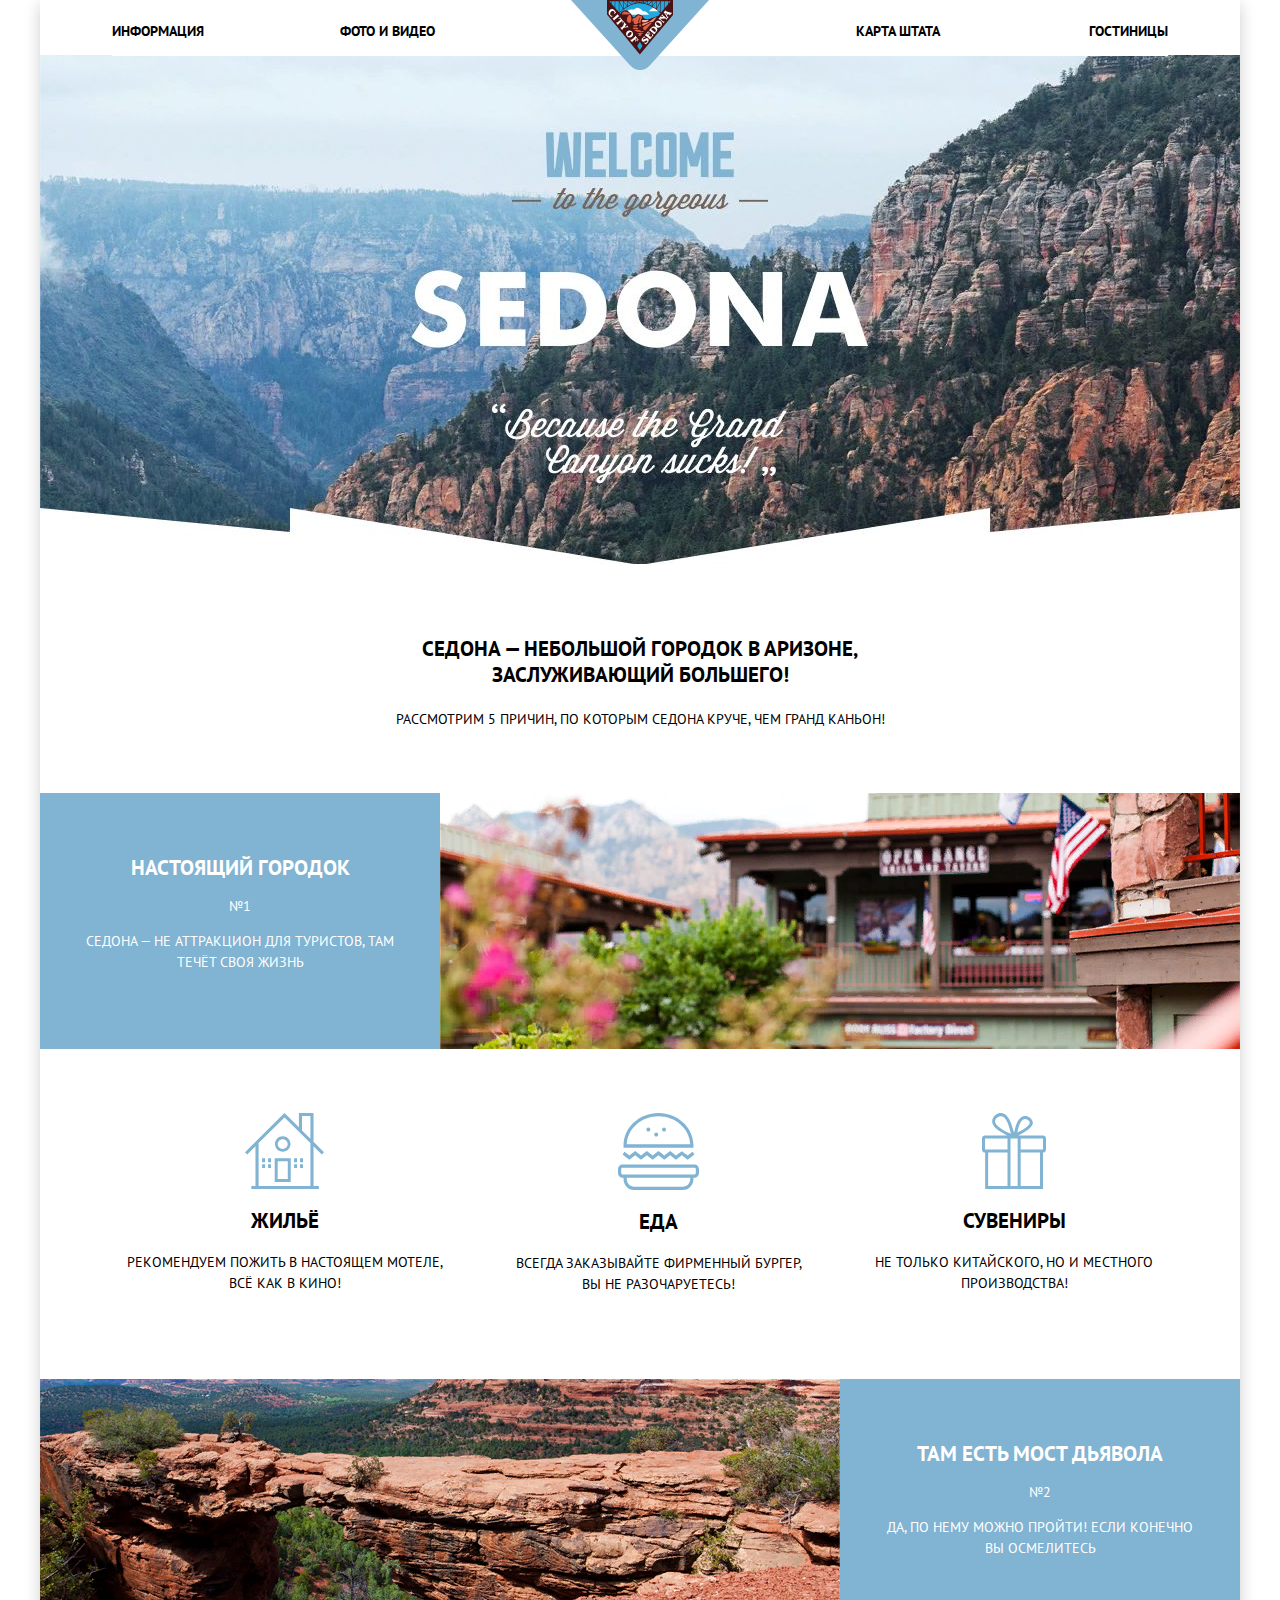
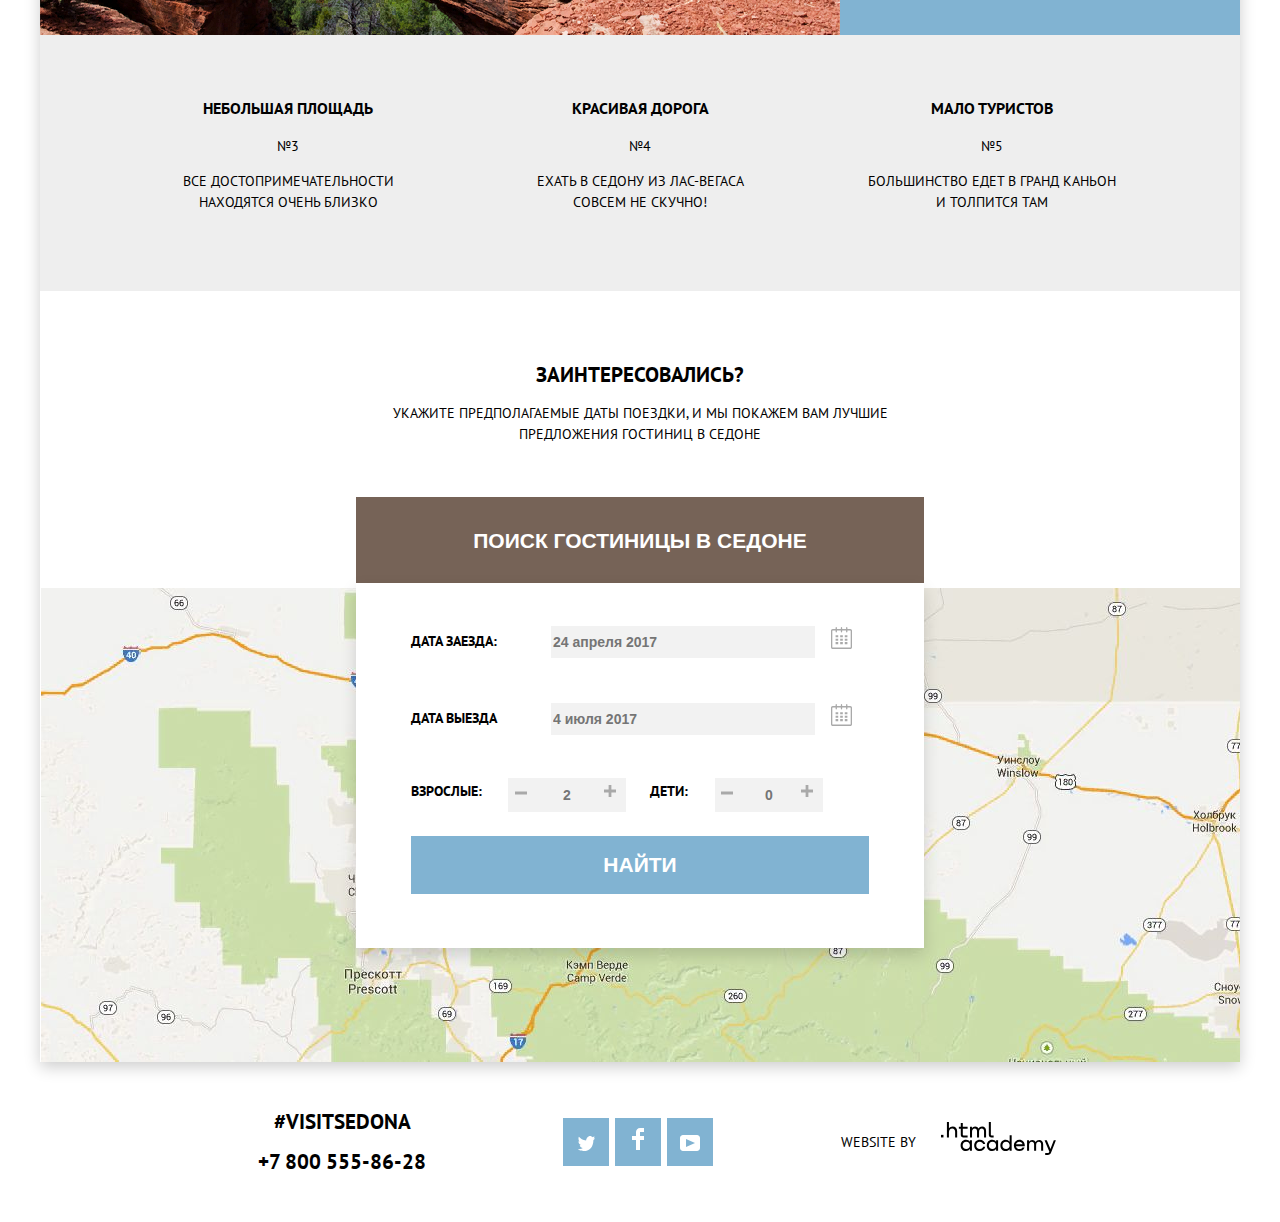
==== commit d9643c73: "доработка декоративных элементов" ====
--- a/index.html
+++ b/index.html
@@ -109,28 +109,55 @@
             </div>
         </section>
         <section>
-            <div class="container input-data">
-                <h1>ПОИСК ГОСТИНИЦЫ В СЕДОНЕ</h1>
+            <div class="container">
+                <button type="button" class="input-data"><h1>ПОИСК ГОСТИНИЦЫ В СЕДОНЕ</h1></button>
             </div>
             <form action="#">
                 <div class="form-popup">
                     <div class="box">
                         <label for="date-init-label" class="string-input">Дата заезда:</label>
                         <input type="text" id="date-init-label" placeholder="24 апреля 2017" name="date-init" required>
-                        <a href="#"><img src="img/calendar.svg" width="21" height="22" alt="календарь"></a>
+                        <a href="#"><svg width="21" height="23" viewBox="0 0 21 23" fill="none">
+                            <path fill-rule="evenodd" clip-rule="evenodd" d="M16.406 3.02498H19.251C20.217 3.02498 21 3.84698 21 4.86198V21.164C21 22.179 20.217 23 19.251 23H1.75C0.784 23 0 22.179 0 21.164V4.86198C0 3.84698 0.784 3.02498 1.75 3.02498H4.593V1.64798C4.593 1.26698 4.887 0.958984 5.25 0.958984C5.612 0.958984 5.906 1.26698 5.906 1.64798V3.02498H9.844V1.64798C9.844 1.26698 10.138 0.958984 10.501 0.958984C10.862 0.958984 11.156 1.26698 11.156 1.64798V3.02498H15.094V1.64798C15.094 1.26698 15.387 0.958984 15.75 0.958984C16.112 0.958984 16.406 1.26698 16.406 1.64798V3.02498ZM19.5646 21.484C19.6466 21.3979 19.691 21.2828 19.688 21.164H19.689V4.86198C19.689 4.60898 19.493 4.40298 19.252 4.40298H16.407V5.78098C16.407 6.16198 16.113 6.46998 15.751 6.46998C15.388 6.46998 15.095 6.16198 15.095 5.78098V4.40298H11.157V5.78098C11.157 6.16198 10.863 6.46998 10.502 6.46998C10.139 6.46998 9.845 6.16198 9.845 5.78098V4.40298H5.907V5.78098C5.907 6.16198 5.613 6.46998 5.251 6.46998C4.888 6.46998 4.594 6.16198 4.594 5.78098V4.40298H1.75C1.50263 4.40953 1.30696 4.61458 1.312 4.86198V21.164C1.30696 21.4114 1.50263 21.6164 1.75 21.623H19.251C19.3698 21.6201 19.4826 21.5701 19.5646 21.484Z"/>
+                            <path fill-rule="evenodd" clip-rule="evenodd" d="M4.59399 9.2251H7.21899V11.2911H4.59399V9.2251ZM4.59399 12.6681H7.21899V14.7351H4.59399V12.6681ZM7.21899 16.1121H4.59399V18.1781H7.21899V16.1121ZM9.18799 16.1121H11.813V18.1781H9.18799V16.1121ZM11.813 12.6681H9.18799V14.7351H11.813V12.6681ZM9.18799 9.2251H11.813V11.2911H9.18799V9.2251ZM16.406 16.1121H13.781V18.1781H16.406V16.1121ZM13.781 12.6681H16.406V14.7351H13.781V12.6681ZM16.406 9.2251H13.781V11.2911H16.406V9.2251Z"/>
+                            </svg>
+                        </a>
                     </div>
 
                     <div class="box">
                         <label for="date-end-label" class="string-input">Дата выезда</label>
                         <input type="text" id="date-end-label" placeholder="4 июля 2017" name="date-end" required>
-                        <a href="#"><img src="img/calendar.svg" width="21" height="22" alt="календарь"></a>
+                        <a href="#"><svg width="21" height="23" viewBox="0 0 21 23" fill="none">
+                            <path fill-rule="evenodd" clip-rule="evenodd" d="M16.406 3.02498H19.251C20.217 3.02498 21 3.84698 21 4.86198V21.164C21 22.179 20.217 23 19.251 23H1.75C0.784 23 0 22.179 0 21.164V4.86198C0 3.84698 0.784 3.02498 1.75 3.02498H4.593V1.64798C4.593 1.26698 4.887 0.958984 5.25 0.958984C5.612 0.958984 5.906 1.26698 5.906 1.64798V3.02498H9.844V1.64798C9.844 1.26698 10.138 0.958984 10.501 0.958984C10.862 0.958984 11.156 1.26698 11.156 1.64798V3.02498H15.094V1.64798C15.094 1.26698 15.387 0.958984 15.75 0.958984C16.112 0.958984 16.406 1.26698 16.406 1.64798V3.02498ZM19.5646 21.484C19.6466 21.3979 19.691 21.2828 19.688 21.164H19.689V4.86198C19.689 4.60898 19.493 4.40298 19.252 4.40298H16.407V5.78098C16.407 6.16198 16.113 6.46998 15.751 6.46998C15.388 6.46998 15.095 6.16198 15.095 5.78098V4.40298H11.157V5.78098C11.157 6.16198 10.863 6.46998 10.502 6.46998C10.139 6.46998 9.845 6.16198 9.845 5.78098V4.40298H5.907V5.78098C5.907 6.16198 5.613 6.46998 5.251 6.46998C4.888 6.46998 4.594 6.16198 4.594 5.78098V4.40298H1.75C1.50263 4.40953 1.30696 4.61458 1.312 4.86198V21.164C1.30696 21.4114 1.50263 21.6164 1.75 21.623H19.251C19.3698 21.6201 19.4826 21.5701 19.5646 21.484Z"/>
+                            <path fill-rule="evenodd" clip-rule="evenodd" d="M4.59399 9.2251H7.21899V11.2911H4.59399V9.2251ZM4.59399 12.6681H7.21899V14.7351H4.59399V12.6681ZM7.21899 16.1121H4.59399V18.1781H7.21899V16.1121ZM9.18799 16.1121H11.813V18.1781H9.18799V16.1121ZM11.813 12.6681H9.18799V14.7351H11.813V12.6681ZM9.18799 9.2251H11.813V11.2911H9.18799V9.2251ZM16.406 16.1121H13.781V18.1781H16.406V16.1121ZM13.781 12.6681H16.406V14.7351H13.781V12.6681ZM16.406 9.2251H13.781V11.2911H16.406V9.2251Z"/>
+                            </svg>
+                        </a>
                     </div>
                     <div class="box2">
-                        <label for="id-number-man" class="string-input">Взрослые:</label>
-                        <input type="number" step="1" id="id-number-man" name="number-man" min="0" max="10">
-
-                        <label for="id-number-child" class="string-input">Дети:</label>
-                        <input type="number" step="1" id="id-number-child" name="number-child" min="0" max="10">
+                        <div class="string2-input">
+                            <label for="id-number-man" class="string-input">Взрослые:
+                            <a href="#"><svg class="symbol-left" width="12" height="3" viewBox="0 0 12 3" fill="none">
+                                <rect width="12" height="3"/>
+                                </svg>
+                                </a>
+                            </label>
+                            <input type="text" step="1" id="id-number-man" name="number-man" placeholder="2" min="0" max="10">
+                            <a href="#"><svg class="symbol-right" width="11" height="11" viewBox="0 0 11 11" fill="none">
+                            <path fill-rule="evenodd" clip-rule="evenodd" d="M4.23086 6.76932V11H6.76932V6.76932H11V4.23086H6.76932V0H4.23085V4.23086H0V6.76932H4.23086Z"/>
+                            </svg>
+                            </a>
+                            <label for="id-number-child" class="string-input">Дети:
+                                <a href="#"><svg class="symbol-left" width="12" height="3" viewBox="0 0 12 3" fill="none">
+                                    <rect width="12" height="3"/>
+                                    </svg>
+                                </a>
+                            </label>
+                            <input type="text" step="1" id="id-number-child" name="number-child" placeholder="0" min="0" max="10">
+                            <a href="#"><svg class="symbol-right" width="11" height="11" viewBox="0 0 11 11" fill="none">
+                                <path fill-rule="evenodd" clip-rule="evenodd" d="M4.23086 6.76932V11H6.76932V6.76932H11V4.23086H6.76932V0H4.23085V4.23086H0V6.76932H4.23086Z"/>
+                                </svg>
+                            </a>
+                        </div>
                     </div>
                     <button type="submit" class="button-find" name="find-button">Найти</button>
                     <!--<button type="button" class="btn cancel" onclick="closeForm()">Закрыть</button>-->
@@ -149,27 +176,57 @@
             </div>
             <ul class="footer-social">
                 <li class="social-button a">
+                    <!-- Twitter -->
                     <a href="#">
                         <img src="img/twitter_logo.svg" width="17" height="17" alt="лого Twitter">
                     </a>
                 </li>
-                <li class="social-button">
+                <li class="social-button a">
+                    <!-- Facebook -->
                     <a href="#">
-                        <img src="img/fb_icon.svg" width="12" height="22" alt="иконка Facebook">
+                        <svg width="12" height="22" viewBox="0 0 12 22" fill="none">
+                            <path d="M12 4V0H8C5.79086 0 4 1.79086 4 4V8H0V12H4V22H8V12H12V8H8V4H12Z"/>
+                            </svg>
                     </a>
                 </li>
                 <li class="social-button">
-                    <a href="#">
+                    <!-- YouTube -->
+                    <a href="# ">
                         <img src="img/youtube_logo.svg" width="20" height="16" alt="иконка youtube">
                     </a>
                 </li>
             </ul>
             <div class="footer-copyright">
-                <p class="copyright">WEBSITE BY
+                <p class="copyright">WEBSITE BY</p>
+                <div class="copyright">
                     <a href="https://htmlacademy.ru/intensive/htmlcss">
-                        <img src="img/logo_html.svg" width="104" height="36" alt="лого HTML-academy">
-                    </a>
-                </p>
+                        <svg width="115" height="33" viewBox="0 0 115 33" fill="none">
+                        <path d="M0 12.8691V15.4429H2.45789V12.8691H0Z"/>
+                        <path d="M11.6466 4.52562C10.0864 4.52562 8.8254 5.23341 8.03461 6.26294H7.94911V0H5.9187V15.4429H7.94911V10.1451C7.94911 8.02172 9.27424 6.49888 11.2192 6.49888C13.0573 6.49888 14.1259 7.87158 14.1259 9.71614V15.4429H16.1563V9.35153C16.1563
+                    6.41308 14.3396 4.52562 11.6466 4.52562Z"/>
+                        <path d="M26.6171 4.82696H21.8082V1.07349H19.7778V4.82696H17.8542V6.80022H19.7778V12.7843C19.7778 14.5002 20.7396 15.4439 22.4708 15.4439H26.6171V13.4492H22.8769C22.193 13.4492 21.8082 13.0632 21.8082 12.3983V6.80022H26.6171V4.82696Z "/>
+                        <path d="M41.1216 4.54712C39.4971 4.54712 38.2577 5.34071 37.5737 6.60618H37.5096C36.8897 5.36217 35.7356 4.54712 34.1541 4.54712C32.7434 4.54712 31.6747 5.29781 31.0336 6.3488H30.948V4.82596H29.0032V15.4429H31.0336V9.99504C31.0336
+                    8.00032 32.0807 6.54184 33.6625 6.49894C35.1584 6.45604 36.0348 7.52847 36.0348 9.13708V15.4429H38.0653V9.82343C38.0653 7.44266 39.4759 6.49894 40.6941 6.49894C42.1689 6.49894 43.0452 7.52847 43.0452 9.13708V15.4429H45.0754V8.92261C45.0754
+                    6.3488 43.6222 4.54712 41.1216 4.54712Z"/>
+                        <path d="M47.8271 12.6975C47.8271 14.4348 48.8103 15.4429 50.6269 15.4429H52.6359V13.4696H50.9261C50.2422 13.4696 49.8574 13.0835 49.8574 12.4186V0H47.8271V12.6975Z "/>
+                        <path d="M28.9048 19.6888H28.8192C28.027 18.6227 26.7425 17.8764 25.0295 17.8551C21.882 17.8124 19.6338 20.1365 19.6338 23.4202C19.6338 26.7252 21.9248 29.0494 25.008 29.0068C26.7637 28.9853 28.027 28.1965 28.8192 27.0663H28.9048V28.7081H30.9177V18.1536H28.9048V19.6888ZM25.3077
+                    27.0451C23.081 27.0451 21.6679 25.4245 21.6679 23.4202C21.6679 21.4159 23.081 19.7954 25.3077 19.7954C27.4703 19.7954 28.8836 21.4159 28.8836 23.4202C28.8836 25.4033 27.4703 27.0451 25.3077 27.0451Z "/>
+                        <path d="M44.2094 21.9915C43.7168 19.6034 41.5972 17.855 38.8138 17.855C35.4523 17.855 33.2041 20.307 33.2041 23.4201C33.2041 26.5331 35.4523 29.0067 38.8138 29.0067C41.5972 29.0067 43.7168 27.2155 44.2094 24.8061H42.0897C41.6615
+                    26.1494 40.3982 27.0662 38.8352 27.0662C36.6512 27.0662 35.2379 25.4244 35.2379 23.4201C35.2379 21.4158 36.6512 19.7953 38.8352 19.7953C40.4624 19.7953 41.6615 20.7548 42.0897 21.9915H44.2094Z "/>
+                        <path d="M55.0836 19.6888H54.998C54.2058 18.6227 52.921 17.8764 51.2081 17.8551C48.0607 17.8124 45.8125 20.1365 45.8125 23.4202C45.8125 26.7252 48.1036 29.0494 51.1866 29.0068C52.9425 28.9853 54.2058 28.1965 54.998 27.0663H55.0836V28.7081H57.0962V18.1536H55.0836V19.6888ZM51.4866
+                    27.0451C49.2596 27.0451 47.8466 25.4245 47.8466 23.4202C47.8466 21.4159 49.2596 19.7954 51.4866 19.7954C53.6491 19.7954 55.0622 21.4159 55.0622 23.4202C55.0622 25.4033 53.6491 27.0451 51.4866 27.0451Z "/>
+                        <path d="M68.654 19.7953H68.5684C67.7761 18.6652 66.4485 17.8763 64.757 17.855C61.6739 17.8123 59.3828 20.1365 59.3828 23.4415C59.3828 26.7251 61.631 29.0493 64.7784 29.0067C66.4485 28.9853 67.7761 28.239 68.5469 27.1729H68.654V28.708H70.6666V13.356H68.654V19.7953ZM65.0569
+                    27.0662C62.8299 27.0662 61.4169 25.4458 61.4169 23.4415C61.4169 21.4372 62.8299 19.8166 65.0569 19.8166C67.2195 19.8166 68.6325 21.4585 68.6325 23.4415C68.6325 25.4458 67.2195 27.0662 65.0569 27.0662Z "/>
+                        <path d="M78.3298 17.855C75.0753 17.855 72.8484 20.3497 72.8484 23.4414C72.8484 26.4479 74.9468 29.0067 78.3725 29.0067C80.8562 29.0067 82.8476 27.6633 83.5542 25.4244H81.4343C80.9635 26.4267 79.8287 27.0662 78.4583 27.0662C76.5313
+                    27.0662 75.1609 25.7869 75.011 24.1451H83.7683C84.0465 20.6269 81.8413 17.855 78.3298 17.855ZM78.2869 19.7953C79.9784 19.7953 81.2417 20.8401 81.5628 22.354H75.0539C75.3536 20.8614 76.6169 19.7953 78.2869 19.7953Z "/>
+                        <path d="M98.1985 17.8762C96.5713 17.8762 95.3295 18.6651 94.6443 19.9232H94.5799C93.9591 18.6865 92.8029 17.8762 91.2184 17.8762C89.8054 17.8762 88.7347 18.6225 88.0924 19.6673H88.0068V18.1534H86.0583V28.7079H88.0924V23.2921C88.0924
+                    21.3091 89.1417 19.8592 90.7261 19.8165C92.2247 19.7739 93.1028 20.84 93.1028 22.4392V28.7079H95.1368V23.1215C95.1368 20.7547 96.5499 19.8165 97.7703 19.8165C99.2477 19.8165 100.125 20.84 100.125 22.4392V28.7079H102.16V22.226C102.16 19.6673
+                    100.704 17.8762 98.1985 17.8762Z"/>
+                        <path d="M109.441 27.0237L105.801 18.1536H103.553L108.392 29.7104L108.371 29.753C108.028 30.6272 107.643 30.947 106.701 30.947H104.196V32.9726H106.701C108.542 32.9726 109.527 32.1411 110.212 30.3499L114.88 18.1536H112.803L109.441
+                    27.0237Z"/>
+                    </svg>
+                    </a>
+                </div>
             </div>
         </footer>
     </div>
--- a/css/styles.css
+++ b/css/styles.css
@@ -3,17 +3,20 @@
     --basic-dark: #333333;
     --sea-green: #81B3D2;
     --sea-green-hover: #669EC0;
-    --sea-green-pressing: #5496BD;
+    --sea-green-active: #5496BD;
     --light-brown: #766357;
     --light-brown2: #766458;
     --brown: #766357;
     --brown-hover: #604E43;
     --brown-focus: #503E33;
     --basic-neutral: #666666;
+    --yellow-light: #F2F2F2;
     --light-yellow: #EEEEEE;
     --basic-extra-light: #f8f5f2;
     --basic-white: #ffffff;
     --shadow: #FFFFFF;
+    --color-calendar: #A9A9A9;
+    --color-copyright: #BDBBBC;
     --special: #CACACA;
     /*-------ползунок---------------*/
     --color-range-controls: #f1f1f1;
@@ -104,8 +107,8 @@
     padding-bottom: 15px;
     padding-right: 72px;
     /* grid */
-    outline: 5px solid rgba(0, 255, 0, 0.7);
-    outline-offset: -5px;
+    /*outline: 5px solid rgba(0, 255, 0, 0.7);*/
+    /*outline-offset: -5px;*/
 }
 
 .main-header-logo {
@@ -114,8 +117,8 @@
     /* grid */
     order: 1;
     justify-self: center;
-    outline: 5px solid rgba(255, 0, 0, 0.3);
-    outline-offset: -5px;
+    /*outline: 5px solid rgba(255, 0, 0, 0.3);*/
+    /*outline-offset: -5px;*/
 }
 
 
@@ -158,8 +161,8 @@
     width: 1056px;
     max-height: 56px;
     /*--------------------------*/
-    outline: 5px solid rgba(0, 255, 255, 0.3);
-    outline-offset: -5px;
+    /*outline: 5px solid rgba(0, 255, 255, 0.3);*/
+    /*outline-offset: -5px;*/
 }
 
 .site-navigation ul {
@@ -186,12 +189,29 @@
     color: var(--basic-black);
 }
 
-.site-navigation a:hover,
-.site-navigation a:focus,
-.user-navigation a:hover,
+.site-navigation a:hover {
+    text-decoration: underline;
+    color: var(--sea-green-hover);
+}
+
+.site-navigation a:active {
+    text-decoration: underline;
+    color: rgb(0%, 0%, 0%, 0.3);
+}
+
+.user-navigation a:hover .site-navigation a:hover {
+    text-decoration: underline;
+    color: var(--sea-green-hover);
+}
+
+.site-navigation a:focus {
+    text-decoration: underline;
+    color: var(--light-brown);
+}
+
 .user-navigation a:focus {
     text-decoration: underline;
-    color: var(--sea-green-hover);
+    color: var(--light-brown);
 }
 
 .hidden-text {
@@ -204,8 +224,8 @@
     margin-top: 55px;
     text-align: center;
     /*---grid-----*/
-    outline: 5px solid rgba(0, 255, 255, 0.2);
-    outline-offset: -5px;
+    /*outline: 5px solid rgba(0, 255, 255, 0.2);*/
+    /*outline-offset: -5px;*/
 }
 
 .desc {
@@ -215,8 +235,8 @@
     text-align: center;
     line-height: 26px;
     /*---grid-----*/
-    outline: 5px solid rgba(0, 255, 255, 0.5);
-    outline-offset: -5px;
+    /*outline: 5px solid rgba(0, 255, 255, 0.5);*/
+    /*outline-offset: -5px;*/
 }
 
 .text-pic {
@@ -239,8 +259,8 @@
     margin: 0 auto;
     padding: 0px;
     /*-------------------*/
-    outline: 5px solid rgba(0, 25, 250, 0.2);
-    outline-offset: -5px;
+    /*outline: 5px solid rgba(0, 25, 250, 0.2);*/
+    /*outline-offset: -5px;*/
 }
 
 .inner-container {
@@ -281,7 +301,7 @@
     padding-bottom: 82px;
     padding-right: 50px;
     /* grid */
-    outline: 5px solid rgba(255, 0, 0, 0.3);
+    /*outline: 5px solid rgba(255, 0, 0, 0.3);*/
 }
 
 .features-list {
@@ -306,8 +326,8 @@
     align-items: flex-end;
     vertical-align: bottom;
     /* grid */
-    outline: 5px solid rgba(0, 255, 255, 0.3);
-    outline-offset: -5px;
+    /*outline: 5px solid rgba(0, 255, 255, 0.3);*/
+    /*outline-offset: -5px;*/
 }
 
 .feature-item h3 {
@@ -333,8 +353,8 @@
     padding-right: 72px;
     background-color: var(--light-yellow);
     /*-----------------*/
-    outline: 5px solid rgba(0, 255, 255, 0.7);
-    outline-offset: -5px;
+    /*outline: 5px solid rgba(0, 255, 255, 0.7);*/
+    /*outline-offset: -5px;*/
     display: grid;
     grid-template-columns: 1fr 1fr 1fr;
 }
@@ -348,8 +368,8 @@
     padding-right: 25px;
     vertical-align: center;
     /*---grid-----*/
-    outline: 5px solid rgba(0, 255, 255, 0.7);
-    outline-offset: -5px;
+    /*outline: 5px solid rgba(0, 255, 255, 0.7);*/
+    /*outline-offset: -5px;*/
 }
 
 
@@ -361,8 +381,8 @@
     text-align: center;
     padding-top: 56px;
     /*-----------------*/
-    outline: 5px solid rgba(0, 255, 0, 0.7);
-    outline-offset: -5px;
+    /*outline: 5px solid rgba(0, 255, 0, 0.7);*/
+    /*outline-offset: -5px;*/
 }
 
 .offers h1 {
@@ -429,10 +449,9 @@
     z-index: 2;
     padding: 20px 55px 50px 55px;
     background-color: var(--basic-white);
-    /*background-color: var(--basic-white);*/
-    /* grid */
-    outline: 5px solid rgba(0, 11, 55, 0.8);
-    outline-offset: -5px;
+    /* grid */
+    /*outline: 5px solid rgba(0, 11, 55, 0.8);*/
+    /*outline-offset: -5px;*/
 }
 
 .string-input {
@@ -456,8 +475,8 @@
     text-align: left;
     align-content: center;
     /* grid */
-    outline: 5px solid rgba(255, 0, 0, 0.7);
-    outline-offset: -5px;
+    /*outline: 5px solid rgba(255, 0, 0, 0.7);*/
+    /*outline-offset: -5px;*/
 }
 
 .box label {
@@ -472,6 +491,12 @@
     display: inline-flex;
     height: 30px;
     width: 260px;
+    border: none;
+    color: var(--basic-black);
+    background: var(--yellow-light);
+    font-size: 14px;
+    font-weight: 700;
+    line-height: 26px;
     grid-column: 2 / 4;
     margin-right: 6px;
     text-align: left;
@@ -486,40 +511,151 @@
     grid-column: 4 / 5;
 }
 
+.box svg {
+    fill: var(--color-calendar);
+}
+
+.box svg:hover path {
+    fill: var(--basic-black);
+}
+
+.box svg:active path {
+    fill: var(--sea-green);
+}
+
 .box2 {
     display: grid;
-    grid-template-columns: 95px 110px 90px 110px;
-    row-gap: 29px;
-    column-gap: 10px;
-    height: 30px;
-    min-width: 448px;
+    grid-template-columns: 91px 12px 114px 12px 91px 12px 114px 12px;
+    /*row-gap: 6px;*/
+    /*column-gap: 10px;*/
+    height: 38px;
+    max-width: 458px;
     vertical-align: middle;
     text-align: left;
     align-content: center;
-    width: 100px;
-    padding: 10px;
-    margin-top: 29px;
-    /* grid */
-    outline: 5px solid rgba(255, 0, 0, 0.7);
-    outline-offset: -5px;
+    /*width: 100px;*/
+    /*padding: 10px;*/
+    /*margin-top: 29px;*/
+    /* grid */
+    /*outline: 5px solid rgba(255, 0, 0, 0.7);*/
+    /*outline-offset: -5px;*/
+}
+
+.string2-input {
+    height: 38px;
+    grid-column: 1 / 8;
+}
+
+.string2-input label {
+    display: inline-flex;
+    height: 38px;
+    align-self: center;
+}
+
+.string2-input input {
+    font-size: 14px;
+    font-weight: 700;
+    line-height: 26px;
+}
+
+.box2 label {
+    width: 91px;
+    height: 38px;
+}
+
+.symbol-left {
+    top: -2px;
+    display: inline-flex;
+    align-content: center;
+    position: relative;
+    z-index: 2;
+    height: 38px;
+    width: 12px;
+    margin-left: 28px;
+    margin-right: -28px;
+    left: 5px;
+}
+
+.symbol-right {
+    top: 10px;
+    display: inline-flex;
+    align-content: center;
+    position: relative;
+    z-index: 2;
+    width: 12px;
+    height: 38px;
+    margin-left: -28px;
+    margin-right: 28px;
+}
+
+.box2 svg {
+    width: 12px;
+    height: 38px;
+    fill: var(--color-calendar);
+}
+
+.symbol-left:hover {
+    fill: var(--basic-black);
+}
+
+.symbol-left:active {
+    fill: var(--color-calendar);
+}
+
+.symbol-right:hover {
+    fill: var(--basic-black);
+}
+
+.symbol-right:active {
+    fill: var(--color-calendar);
+}
+
+.box2 input {
+    border: none;
+    text-align: center;
+    width: 114px;
+    height: 32px;
+    background: var(--yellow-light);
+}
+
+.box2 input#id-number-child {
+    border: none;
+    margin-left: -32px;
+    text-align: center;
+    width: 104px;
+    height: 32px;
+    background: var(--yellow-light);
 }
 
 .input-data {
+    display: inline-flex;
+    align-content: center;
+    align-self: center;
     width: 568px;
     height: 86px;
+    border: none;
+    background-color: var(--light-brown);
     /*padding-top: 32px;*/
 }
 
+.input-data:hover {
+    background-color: var(--brown-hover);
+}
+
+.input-data:focus {
+    background-color: var(--brown-focus);
+    color: var(--shadow);
+}
+
 .input-data h1 {
-    /*padding-top: 32px;*/
     width: 568px;
     height: 86px;
-    /*padding-bottom: 10px;*/
-    background-color: var(--light-brown);
-    vertical-align: middle;
+    margin-top: 0px;
+    /*background-color: var(--light-brown);*/
+    vertical-align: center;
     text-align: center;
     font-size: 21px;
-    align-self: center;
+    align-content: center;
     color: var(--basic-white);
     line-height: 86px;
 }
@@ -528,16 +664,28 @@
     width: 458px;
     height: 58px;
     background-color: var(--sea-green);
+    border: none;
     color: var(--basic-white);
     font-size: 21px;
+    text-transform: uppercase;
+    font-weight: 700;
     line-height: 26px;
     text-align: center;
     margin-top: 29px;
 }
 
+.button-find:hover {
+    background-color: var(--sea-green-hover);
+}
+
+.button-find:active {
+    background-color: var(--sea-green-active);
+    color: var(--shadow);
+}
+
 .calendar {
-    float: right;
-    vertical-align: text-bottom;
+    /*float: right;*/
+    /*vertical-align: text-bottom;*/
 }
 
 .map {
@@ -562,8 +710,8 @@
     padding: 20px 153px;
     text-align: center;
     /* grid */
-    outline: 5px solid rgba(255, 0, 0, 0.7);
-    outline-offset: -5px;
+    /*outline: 5px solid rgba(255, 0, 0, 0.7);*/
+    /*outline-offset: -5px;*/
 }
 
 .footer-contacts {
@@ -575,21 +723,26 @@
     vertical-align: middle;
     align-self: center;
     /* grid */
-    outline: 5px solid rgba(0, 255, 255, 0.7);
-    outline-offset: -5px;
+    /*outline: 5px solid rgba(0, 255, 255, 0.7);*/
+    /*outline-offset: -5px;*/
 }
 
 .footer-contacts a {
-    color: var(--basic-dark);
+    color: var(--basic-black);
     /*text-decoration: underline;*/
     font-size: 21px;
     font-weight: 700;
     line-height: 26px;
 }
 
-.footer-contacts:hover {
+.footer-contacts a:hover {
     text-decoration: underline;
-    /*background-color: var(--sea-green-hover);*/
+    color: var(--sea-green-hover);
+}
+
+.footer-contacts a:active {
+    text-decoration: underline;
+    color: var(--color-copyright);
 }
 
 .footer-social {
@@ -601,8 +754,8 @@
     text-align: center;
     list-style: none;
     /* grid */
-    outline: 5px solid rgba(0, 255, 0, 0.7);
-    outline-offset: -5px;
+    /*outline: 5px solid rgba(0, 255, 0, 0.7);*/
+    /*outline-offset: -5px;*/
 }
 
 .footer-social h2 {
@@ -613,51 +766,73 @@
 /* Social button */
 
 .social-button {
+    display: flex;
+    flex-direction: row;
     width: 46px;
-    height: 34px;
+    height: 48px;
     color: inherit;
+    align-items: center;
+    /*padding-bottom: 10px;*/
     background-color: var(--sea-green);
     text-align: center;
-    padding-top: 14px;
-    margin-right: 3px;
-    margin-left: 3px;
+    justify-content: center;
+    /*padding-top: 14px;*/
+    margin: 0 3px;
+    /*margin-left: 3px;*/
     /*margin-right: 6px;*/
+}
+
+.social-button svg {
+    fill: var(--basic-white);
 }
 
 .social-button:hover {
     background-color: var(--sea-green-hover);
-}
-
-.social-button:focus {
+    fill: var(--basic-white);
+}
+
+.social-button svg:active path {
     background-color: var(--sea-green-pressing);
+    fill: var(--shadow);
 }
 
 .footer-copyright {
+    display: flex;
+    flex-direction: row;
     /*margin-top: 30px;*/
     width: 240px;
     height: 60px;
-    vertical-align: bottom;
-    /* grid */
-    outline: 5px solid rgba(0, 255, 0, 0.7);
-    outline-offset: -5px;
+    font-size: 14px;
+    line-height: 60px;
+    font-weight: 400;
+    align-items: center;
+    vertical-align: center;
+    /* grid */
+    /*outline: 5px solid rgba(0, 255, 0, 0.7);*/
+    /*outline-offset: -5px;*/
 }
 
 .copyright {
     text-align: center;
-    font-weight: 400;
     width: 240px;
     height: 60px;
-    vertical-align: bottom;
-}
-
-.copyright .button:hover {
-    color: var(--basic-black);
-    background-color: var(--sea-green-hover);
-}
-
-.copyright .button:focus {
-    color: var(--basic-black);
-    background-color: var(--sea-green-hover);
+    align-self: center;
+    vertical-align: center;
+}
+
+.copyright svg {
+    padding-top: 10px;
+    align-self: center;
+    align-items: center;
+    fill: var(--basic-black);
+}
+
+.copyright svg:hover path {
+    fill: var(--sea-green);
+}
+
+.copyright svg:active path {
+    fill: var(--color-copyright);
 }
 
 
@@ -696,8 +871,8 @@
     max-width: 1200px;
     padding: 0px;
     /*-------------------*/
-    outline: 5px solid rgba(0, 25, 250, 0.2);
-    outline-offset: -5px;
+    /*outline: 5px solid rgba(0, 25, 250, 0.2);*/
+    /*outline-offset: -5px;*/
 }
 
 
@@ -818,7 +993,6 @@
 
 .price-controls label {
     text-transform: uppercase;
-    /*font-family: "Roboto", "Arial", sans-serif;*/
     font-size: 14px;
 }
 
@@ -940,9 +1114,9 @@
     height: 86px;
     align-items: center;
     /* grid */
-    outline: 5px solid rgba(255, 0, 0, 0.7);
-    outline-offset: -5px;
     margin-bottom: 30px;
+    /*outline: 5px solid rgba(255, 0, 0, 0.7);*/
+    /*outline-offset: -5px;*/
 }
 
 .list-filters {
@@ -1049,8 +1223,8 @@
     align-content: top;
     margin-bottom: 51px;
     /* grid */
-    outline: 5px solid rgba(255, 0, 0, 0.3);
-    outline-offset: -5px;
+    /*outline: 5px solid rgba(255, 0, 0, 0.3);*/
+    /*outline-offset: -5px;*/
 }
 
 .info {
@@ -1066,6 +1240,14 @@
     line-height: 10px;
 }
 
+.info h3:hover {
+    color: var(--sea-green);
+}
+
+.info h3:active {
+    color: rgb(0%, 0%, 0%, 0.3);
+}
+
 .rating {
     display: flex;
     flex-direction: column;
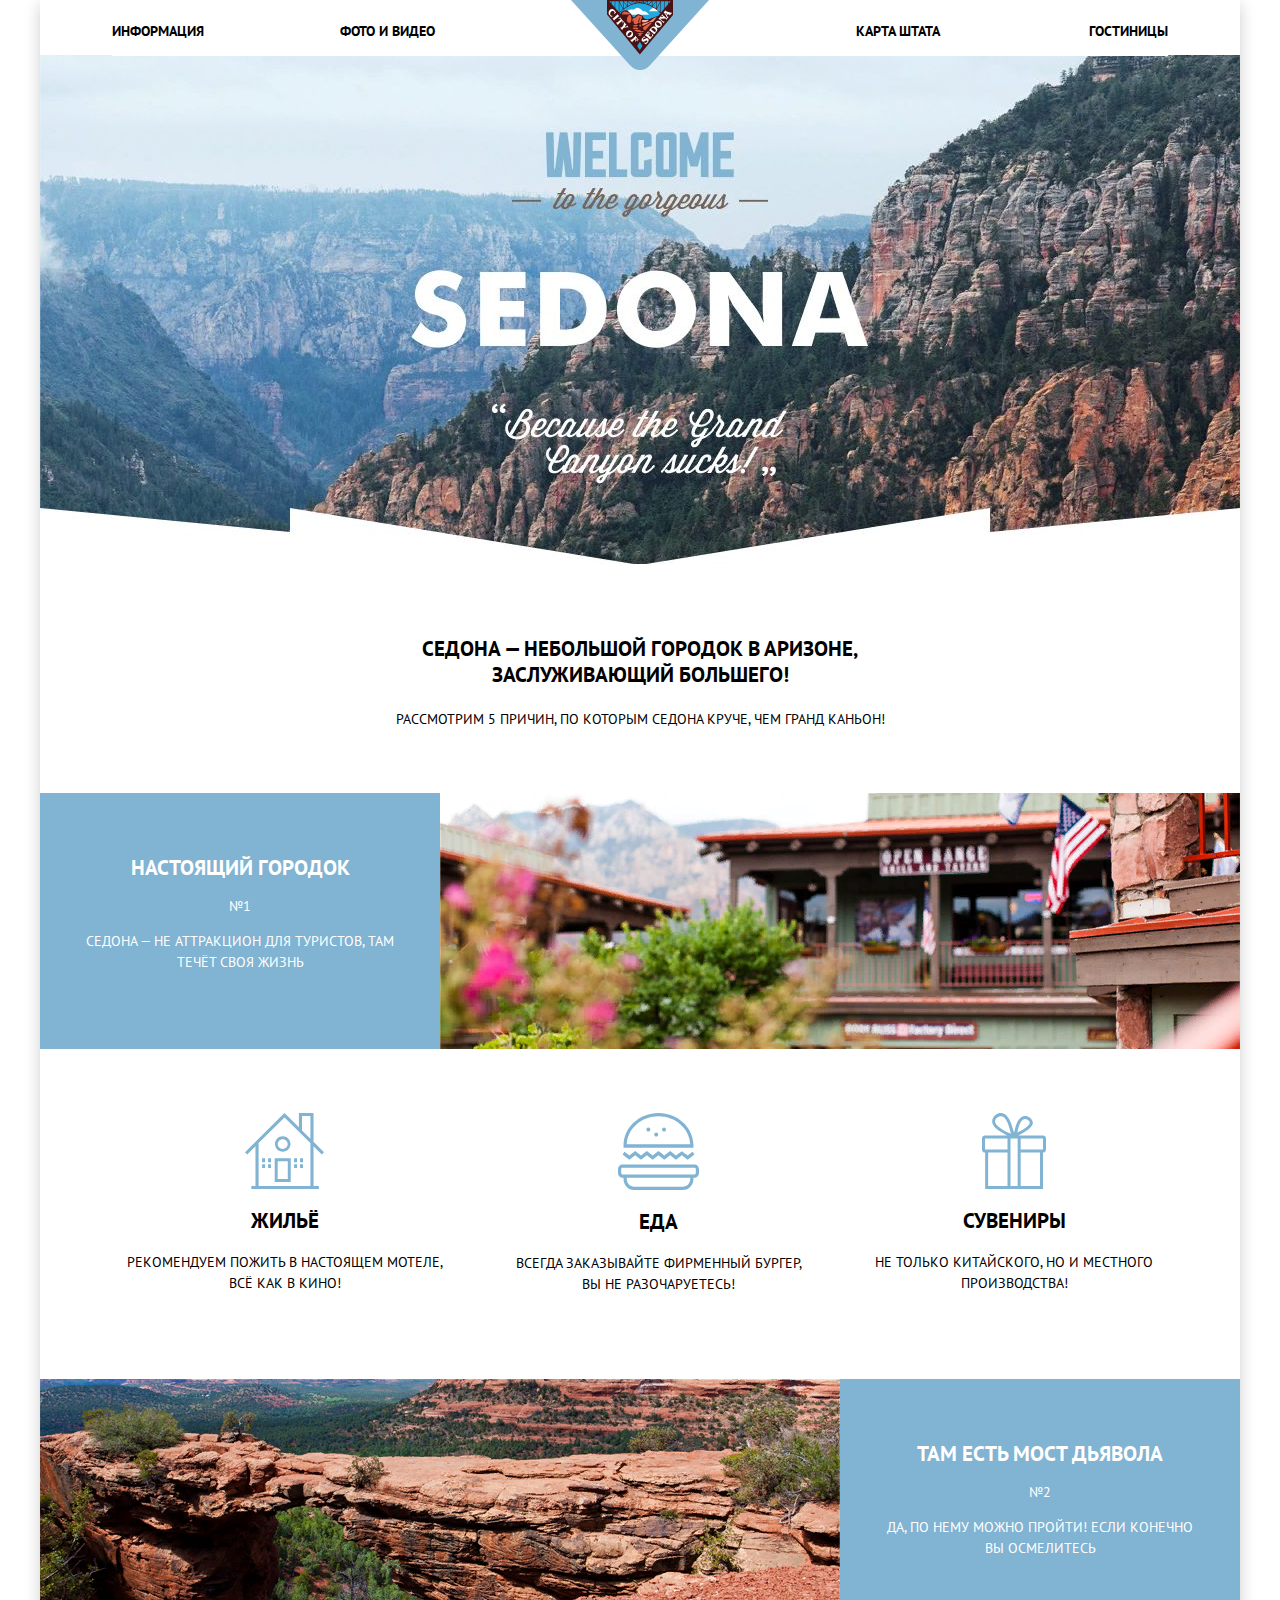
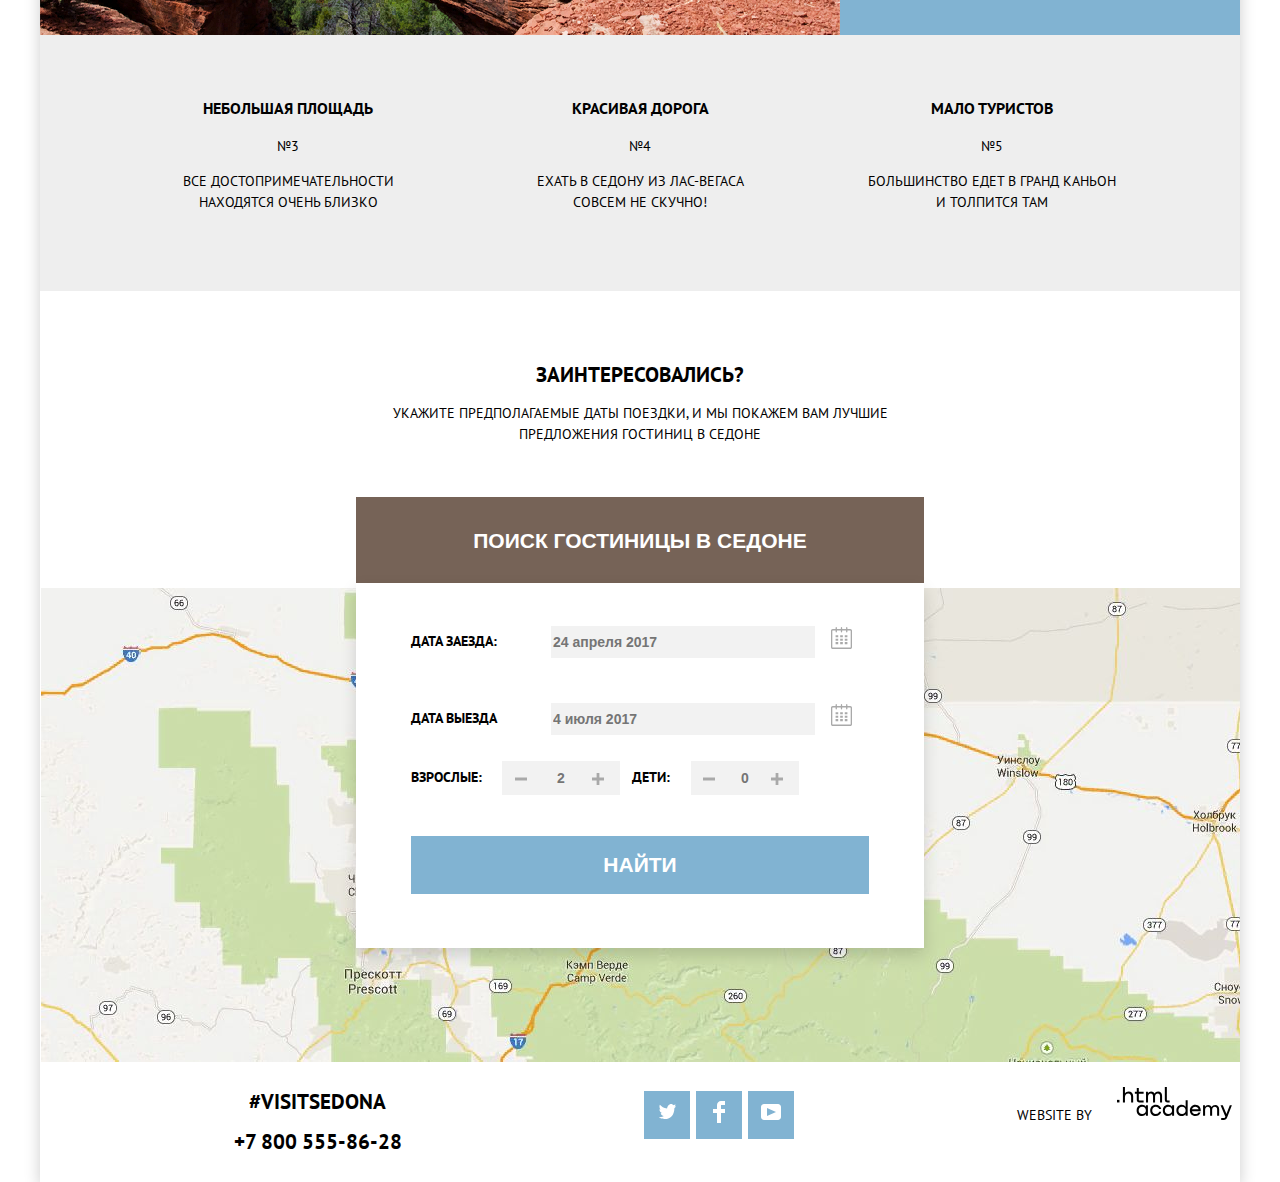
==== commit 05a45d06: "внутренняя страница" ====
--- a/index.html
+++ b/index.html
@@ -110,7 +110,7 @@
         </section>
         <section>
             <div class="container">
-                <button type="button" class="input-data"><h1>ПОИСК ГОСТИНИЦЫ В СЕДОНЕ</h1></button>
+                <button type="button" class="input-data">ПОИСК ГОСТИНИЦЫ В СЕДОНЕ</button>
             </div>
             <form action="#">
                 <div class="form-popup">
@@ -123,7 +123,6 @@
                             </svg>
                         </a>
                     </div>
-
                     <div class="box">
                         <label for="date-end-label" class="string-input">Дата выезда</label>
                         <input type="text" id="date-end-label" placeholder="4 июля 2017" name="date-end" required>
@@ -141,7 +140,7 @@
                                 </svg>
                                 </a>
                             </label>
-                            <input type="text" step="1" id="id-number-man" name="number-man" placeholder="2" min="0" max="10">
+                            <input type="text" id="id-number-man" name="number-man" placeholder="2" class="input-number">
                             <a href="#"><svg class="symbol-right" width="11" height="11" viewBox="0 0 11 11" fill="none">
                             <path fill-rule="evenodd" clip-rule="evenodd" d="M4.23086 6.76932V11H6.76932V6.76932H11V4.23086H6.76932V0H4.23085V4.23086H0V6.76932H4.23086Z"/>
                             </svg>
@@ -152,7 +151,7 @@
                                     </svg>
                                 </a>
                             </label>
-                            <input type="text" step="1" id="id-number-child" name="number-child" placeholder="0" min="0" max="10">
+                            <input type="text" id="id-number-child" name="number-child" placeholder="0" class="input-number">
                             <a href="#"><svg class="symbol-right" width="11" height="11" viewBox="0 0 11 11" fill="none">
                                 <path fill-rule="evenodd" clip-rule="evenodd" d="M4.23086 6.76932V11H6.76932V6.76932H11V4.23086H6.76932V0H4.23085V4.23086H0V6.76932H4.23086Z"/>
                                 </svg>
@@ -163,13 +162,12 @@
                     <!--<button type="button" class="btn cancel" onclick="closeForm()">Закрыть</button>-->
                 </div>
             </form>
-
         </section>
         <img src="img/map.jpg" width="1199" height="474" alt="Карта" class="map">
     </main>
     <!-- Main footer -->
-    <div class="container">
-        <footer class="page-footer main-footer">
+    <footer class="page-body main-footer">
+        <div class="container">
             <div class="footer-contacts a">
                 <p><a href="#">#visitSEDONA</a></p>
                 <p><a href="#">+7 800 555-86-28</a></p>
@@ -178,21 +176,25 @@
                 <li class="social-button a">
                     <!-- Twitter -->
                     <a href="#">
-                        <img src="img/twitter_logo.svg" width="17" height="17" alt="лого Twitter">
+                        <svg width="17" height="17" viewBox="0 0 17 17" fill="none">
+                            <path d="M10.95 1.14409C12.635 0.648089 13.934 1.41409 14.527 2.32309C15.2 2.09209 15.858 1.84209 16.538 1.61509C16.5249 2.30145 16.2117 2.94761 15.681 3.38309C16.366 3.55309 16.985 2.89209 16.985 2.89209C16.816 3.89209 15.979 4.68009 15.422 4.91609C15.191 11.6661 12.247 16.1331 5.34498 15.9981H4.89898C4.48898 15.9981 0.734977 15.5381 0.000976562 14.1111C2.27198 14.3071 3.89398 13.6891 4.69398 12.9341C3.73398 12.6341 2.01498 12.4571 1.71498 9.98409C2.06398 10.0901 2.27898 10.2121 2.90498 10.1031C1.70498 9.24709 0.373977 8.53009 0.447977 6.33009C0.732977 6.65809 1.51498 6.86609 1.78798 6.80209C1.08498 6.56109 -0.182023 3.44209 0.893977 1.85009C2.71198 3.70409 4.62898 5.45609 8.04598 5.62309C8.25398 3.33009 9.18298 1.79309 10.95 1.14409Z"/>
+                        </svg>
                     </a>
                 </li>
-                <li class="social-button a">
+                <li class="social-button">
                     <!-- Facebook -->
                     <a href="#">
                         <svg width="12" height="22" viewBox="0 0 12 22" fill="none">
                             <path d="M12 4V0H8C5.79086 0 4 1.79086 4 4V8H0V12H4V22H8V12H12V8H8V4H12Z"/>
-                            </svg>
+                        </svg>
                     </a>
                 </li>
                 <li class="social-button">
                     <!-- YouTube -->
                     <a href="# ">
-                        <img src="img/youtube_logo.svg" width="20" height="16" alt="иконка youtube">
+                        <svg width="20" height="16" viewBox="0 0 20 16" fill="none">
+                            <path fill-rule="evenodd" clip-rule="evenodd" d="M3 0H17C18.65 0 20 1.35 20 3V13C20 14.65 18.65 16 17 16H3C1.35 16 0 14.65 0 13V3C0 1.35 1.35 0 3 0ZM6.027 4.002V11.998L15.014 8L6.027 4.002Z"/>
+                        </svg>
                     </a>
                 </li>
             </ul>
@@ -201,35 +203,24 @@
                 <div class="copyright">
                     <a href="https://htmlacademy.ru/intensive/htmlcss">
                         <svg width="115" height="33" viewBox="0 0 115 33" fill="none">
-                        <path d="M0 12.8691V15.4429H2.45789V12.8691H0Z"/>
-                        <path d="M11.6466 4.52562C10.0864 4.52562 8.8254 5.23341 8.03461 6.26294H7.94911V0H5.9187V15.4429H7.94911V10.1451C7.94911 8.02172 9.27424 6.49888 11.2192 6.49888C13.0573 6.49888 14.1259 7.87158 14.1259 9.71614V15.4429H16.1563V9.35153C16.1563
-                    6.41308 14.3396 4.52562 11.6466 4.52562Z"/>
-                        <path d="M26.6171 4.82696H21.8082V1.07349H19.7778V4.82696H17.8542V6.80022H19.7778V12.7843C19.7778 14.5002 20.7396 15.4439 22.4708 15.4439H26.6171V13.4492H22.8769C22.193 13.4492 21.8082 13.0632 21.8082 12.3983V6.80022H26.6171V4.82696Z "/>
-                        <path d="M41.1216 4.54712C39.4971 4.54712 38.2577 5.34071 37.5737 6.60618H37.5096C36.8897 5.36217 35.7356 4.54712 34.1541 4.54712C32.7434 4.54712 31.6747 5.29781 31.0336 6.3488H30.948V4.82596H29.0032V15.4429H31.0336V9.99504C31.0336
-                    8.00032 32.0807 6.54184 33.6625 6.49894C35.1584 6.45604 36.0348 7.52847 36.0348 9.13708V15.4429H38.0653V9.82343C38.0653 7.44266 39.4759 6.49894 40.6941 6.49894C42.1689 6.49894 43.0452 7.52847 43.0452 9.13708V15.4429H45.0754V8.92261C45.0754
-                    6.3488 43.6222 4.54712 41.1216 4.54712Z"/>
-                        <path d="M47.8271 12.6975C47.8271 14.4348 48.8103 15.4429 50.6269 15.4429H52.6359V13.4696H50.9261C50.2422 13.4696 49.8574 13.0835 49.8574 12.4186V0H47.8271V12.6975Z "/>
-                        <path d="M28.9048 19.6888H28.8192C28.027 18.6227 26.7425 17.8764 25.0295 17.8551C21.882 17.8124 19.6338 20.1365 19.6338 23.4202C19.6338 26.7252 21.9248 29.0494 25.008 29.0068C26.7637 28.9853 28.027 28.1965 28.8192 27.0663H28.9048V28.7081H30.9177V18.1536H28.9048V19.6888ZM25.3077
-                    27.0451C23.081 27.0451 21.6679 25.4245 21.6679 23.4202C21.6679 21.4159 23.081 19.7954 25.3077 19.7954C27.4703 19.7954 28.8836 21.4159 28.8836 23.4202C28.8836 25.4033 27.4703 27.0451 25.3077 27.0451Z "/>
-                        <path d="M44.2094 21.9915C43.7168 19.6034 41.5972 17.855 38.8138 17.855C35.4523 17.855 33.2041 20.307 33.2041 23.4201C33.2041 26.5331 35.4523 29.0067 38.8138 29.0067C41.5972 29.0067 43.7168 27.2155 44.2094 24.8061H42.0897C41.6615
-                    26.1494 40.3982 27.0662 38.8352 27.0662C36.6512 27.0662 35.2379 25.4244 35.2379 23.4201C35.2379 21.4158 36.6512 19.7953 38.8352 19.7953C40.4624 19.7953 41.6615 20.7548 42.0897 21.9915H44.2094Z "/>
-                        <path d="M55.0836 19.6888H54.998C54.2058 18.6227 52.921 17.8764 51.2081 17.8551C48.0607 17.8124 45.8125 20.1365 45.8125 23.4202C45.8125 26.7252 48.1036 29.0494 51.1866 29.0068C52.9425 28.9853 54.2058 28.1965 54.998 27.0663H55.0836V28.7081H57.0962V18.1536H55.0836V19.6888ZM51.4866
-                    27.0451C49.2596 27.0451 47.8466 25.4245 47.8466 23.4202C47.8466 21.4159 49.2596 19.7954 51.4866 19.7954C53.6491 19.7954 55.0622 21.4159 55.0622 23.4202C55.0622 25.4033 53.6491 27.0451 51.4866 27.0451Z "/>
-                        <path d="M68.654 19.7953H68.5684C67.7761 18.6652 66.4485 17.8763 64.757 17.855C61.6739 17.8123 59.3828 20.1365 59.3828 23.4415C59.3828 26.7251 61.631 29.0493 64.7784 29.0067C66.4485 28.9853 67.7761 28.239 68.5469 27.1729H68.654V28.708H70.6666V13.356H68.654V19.7953ZM65.0569
-                    27.0662C62.8299 27.0662 61.4169 25.4458 61.4169 23.4415C61.4169 21.4372 62.8299 19.8166 65.0569 19.8166C67.2195 19.8166 68.6325 21.4585 68.6325 23.4415C68.6325 25.4458 67.2195 27.0662 65.0569 27.0662Z "/>
-                        <path d="M78.3298 17.855C75.0753 17.855 72.8484 20.3497 72.8484 23.4414C72.8484 26.4479 74.9468 29.0067 78.3725 29.0067C80.8562 29.0067 82.8476 27.6633 83.5542 25.4244H81.4343C80.9635 26.4267 79.8287 27.0662 78.4583 27.0662C76.5313
-                    27.0662 75.1609 25.7869 75.011 24.1451H83.7683C84.0465 20.6269 81.8413 17.855 78.3298 17.855ZM78.2869 19.7953C79.9784 19.7953 81.2417 20.8401 81.5628 22.354H75.0539C75.3536 20.8614 76.6169 19.7953 78.2869 19.7953Z "/>
-                        <path d="M98.1985 17.8762C96.5713 17.8762 95.3295 18.6651 94.6443 19.9232H94.5799C93.9591 18.6865 92.8029 17.8762 91.2184 17.8762C89.8054 17.8762 88.7347 18.6225 88.0924 19.6673H88.0068V18.1534H86.0583V28.7079H88.0924V23.2921C88.0924
-                    21.3091 89.1417 19.8592 90.7261 19.8165C92.2247 19.7739 93.1028 20.84 93.1028 22.4392V28.7079H95.1368V23.1215C95.1368 20.7547 96.5499 19.8165 97.7703 19.8165C99.2477 19.8165 100.125 20.84 100.125 22.4392V28.7079H102.16V22.226C102.16 19.6673
-                    100.704 17.8762 98.1985 17.8762Z"/>
-                        <path d="M109.441 27.0237L105.801 18.1536H103.553L108.392 29.7104L108.371 29.753C108.028 30.6272 107.643 30.947 106.701 30.947H104.196V32.9726H106.701C108.542 32.9726 109.527 32.1411 110.212 30.3499L114.88 18.1536H112.803L109.441
-                    27.0237Z"/>
-                    </svg>
-                    </a>
-                </div>
-            </div>
-        </footer>
-    </div>
+                            <path d="M0 12.8691V15.4429H2.45789V12.8691H0Z"/>
+                            <path d="M11.6466 4.52562C10.0863 4.52562 8.82534 5.23341 8.03454 6.26294H7.94905V0H5.91864V15.4429H7.94905V10.1451C7.94905 8.02172 9.27418 6.49888 11.2191 6.49888C13.0572 6.49888 14.1258 7.87158 14.1258 9.71614V15.4429H16.1563V9.35153C16.1563 6.41308 14.3396 4.52562 11.6466 4.52562Z"/>
+                            <path d="M26.6171 4.82696H21.8082V1.07349H19.7778V4.82696H17.8542V6.80022H19.7778V12.7843C19.7778 14.5002 20.7396 15.4439 22.4708 15.4439H26.6171V13.4492H22.8769C22.193 13.4492 21.8082 13.0632 21.8082 12.3983V6.80022H26.6171V4.82696Z"/>
+                            <path d="M41.1215 4.54712C39.497 4.54712 38.2576 5.34071 37.5736 6.60618H37.5095C36.8897 5.36217 35.7356 4.54712 34.154 4.54712C32.7434 4.54712 31.6746 5.29781 31.0336 6.3488H30.948V4.82596H29.0031V15.4429H31.0336V9.99504C31.0336 8.00032 32.0806 6.54184 33.6624 6.49894C35.1584 6.45604 36.0347 7.52847 36.0347 9.13708V15.4429H38.0652V9.82343C38.0652 7.44266 39.4758 6.49894 40.6941 6.49894C42.1688 6.49894 43.0452 7.52847 43.0452 9.13708V15.4429H45.0754V8.92261C45.0754 6.3488 43.6221 4.54712 41.1215 4.54712Z"/>
+                            <path d="M47.8271 12.6975C47.8271 14.4348 48.8103 15.4429 50.6269 15.4429H52.6359V13.4696H50.9261C50.2422 13.4696 49.8574 13.0835 49.8574 12.4186V0H47.8271V12.6975Z"/>
+                            <path d="M28.9048 19.6888H28.8192C28.027 18.6227 26.7425 17.8764 25.0295 17.8551C21.882 17.8124 19.6338 20.1365 19.6338 23.4202C19.6338 26.7252 21.9248 29.0494 25.008 29.0068C26.7637 28.9853 28.027 28.1965 28.8192 27.0663H28.9048V28.7081H30.9177V18.1536H28.9048V19.6888ZM25.3077 27.0451C23.081 27.0451 21.6679 25.4245 21.6679 23.4202C21.6679 21.4159 23.081 19.7954 25.3077 19.7954C27.4703 19.7954 28.8836 21.4159 28.8836 23.4202C28.8836 25.4033 27.4703 27.0451 25.3077 27.0451Z"/>
+                            <path d="M44.2095 21.9915C43.717 19.6034 41.5973 17.855 38.8139 17.855C35.4524 17.855 33.2042 20.307 33.2042 23.4201C33.2042 26.5331 35.4524 29.0067 38.8139 29.0067C41.5973 29.0067 43.717 27.2155 44.2095 24.8061H42.0898C41.6617 26.1494 40.3984 27.0662 38.8354 27.0662C36.6513 27.0662 35.2381 25.4244 35.2381 23.4201C35.2381 21.4158 36.6513 19.7953 38.8354 19.7953C40.4625 19.7953 41.6617 20.7548 42.0898 21.9915H44.2095Z"/>
+                            <path d="M55.0836 19.6888H54.998C54.2058 18.6227 52.921 17.8764 51.2081 17.8551C48.0607 17.8124 45.8125 20.1365 45.8125 23.4202C45.8125 26.7252 48.1036 29.0494 51.1866 29.0068C52.9425 28.9853 54.2058 28.1965 54.998 27.0663H55.0836V28.7081H57.0962V18.1536H55.0836V19.6888ZM51.4866 27.0451C49.2596 27.0451 47.8466 25.4245 47.8466 23.4202C47.8466 21.4159 49.2596 19.7954 51.4866 19.7954C53.6491 19.7954 55.0622 21.4159 55.0622 23.4202C55.0622 25.4033 53.6491 27.0451 51.4866 27.0451Z"/>
+                            <path d="M68.6538 19.7953H68.5682C67.776 18.6652 66.4483 17.8763 64.7568 17.855C61.6738 17.8123 59.3827 20.1365 59.3827 23.4415C59.3827 26.7251 61.6309 29.0493 64.7783 29.0067C66.4483 28.9853 67.776 28.239 68.5468 27.1729H68.6538V28.708H70.6665V13.356H68.6538V19.7953ZM65.0568 27.0662C62.8298 27.0662 61.4168 25.4458 61.4168 23.4415C61.4168 21.4372 62.8298 19.8166 65.0568 19.8166C67.2193 19.8166 68.6324 21.4585 68.6324 23.4415C68.6324 25.4458 67.2193 27.0662 65.0568 27.0662Z"/>
+                            <path d="M78.3297 17.855C75.0752 17.855 72.8483 20.3497 72.8483 23.4414C72.8483 26.4479 74.9467 29.0067 78.3724 29.0067C80.8561 29.0067 82.8475 27.6633 83.5541 25.4244H81.4342C80.9634 26.4267 79.8286 27.0662 78.4582 27.0662C76.5312 27.0662 75.1608 25.7869 75.0108 24.1451H83.7682C84.0464 20.6269 81.8412 17.855 78.3297 17.855ZM78.2868 19.7953C79.9783 19.7953 81.2416 20.8401 81.5627 22.354H75.0538C75.3534 20.8614 76.6168 19.7953 78.2868 19.7953Z"/>
+                            <path d="M98.1985 17.8762C96.5713 17.8762 95.3295 18.6651 94.6443 19.9232H94.5799C93.9591 18.6865 92.8029 17.8762 91.2184 17.8762C89.8054 17.8762 88.7347 18.6225 88.0924 19.6673H88.0068V18.1534H86.0583V28.7079H88.0924V23.2921C88.0924 21.3091 89.1417 19.8592 90.7261 19.8165C92.2247 19.7739 93.1028 20.84 93.1028 22.4392V28.7079H95.1368V23.1215C95.1368 20.7547 96.5499 19.8165 97.7703 19.8165C99.2477 19.8165 100.125 20.84 100.125 22.4392V28.7079H102.16V22.226C102.16 19.6673 100.704 17.8762 98.1985 17.8762Z"/>
+                            <path d="M109.441 27.0237L105.801 18.1536H103.553L108.392 29.7104L108.371 29.753C108.028 30.6272 107.643 30.947 106.701 30.947H104.196V32.9726H106.701C108.542 32.9726 109.527 32.1411 110.212 30.3499L114.88 18.1536H112.803L109.441 27.0237Z"/>
+                            </svg>
+                    </a>
+                </div>
+            </div>
+        </div>
+    </footer>
 </body>
 
 </html>--- a/css/styles.css
+++ b/css/styles.css
@@ -14,7 +14,7 @@
     --light-yellow: #EEEEEE;
     --basic-extra-light: #f8f5f2;
     --basic-white: #ffffff;
-    --shadow: #FFFFFF;
+    --shadow: rgba(255, 255, 255, 0.3);
     --color-calendar: #A9A9A9;
     --color-copyright: #BDBBBC;
     --special: #CACACA;
@@ -58,6 +58,10 @@
     /*top: 0px;*/
     background: var(--shadow);
     box-shadow: 0px 5px 15px rgba(0, 1, 1, 0.2);
+}
+
+.page-body .shadow {
+    padding-bottom: 120px;
 }
 
 a {
@@ -542,6 +546,7 @@
 }
 
 .string2-input {
+    display: flex;
     height: 38px;
     grid-column: 1 / 8;
 }
@@ -556,6 +561,11 @@
     font-size: 14px;
     font-weight: 700;
     line-height: 26px;
+    align-self: center;
+}
+
+.input-number {
+    margin-top: -5px;
 }
 
 .box2 label {
@@ -577,7 +587,7 @@
 }
 
 .symbol-right {
-    top: 10px;
+    top: -2px;
     display: inline-flex;
     align-content: center;
     position: relative;
@@ -594,6 +604,9 @@
     fill: var(--color-calendar);
 }
 
+
+/*      +/-     */
+
 .symbol-left:hover {
     fill: var(--basic-black);
 }
@@ -628,13 +641,21 @@
 }
 
 .input-data {
-    display: inline-flex;
+    /*display: inline-flex;*/
     align-content: center;
     align-self: center;
     width: 568px;
     height: 86px;
     border: none;
     background-color: var(--light-brown);
+    margin-top: 0px;
+    vertical-align: center;
+    text-align: center;
+    font-size: 21px;
+    font-weight: 700;
+    line-height: 86px;
+    align-content: center;
+    color: var(--basic-white);
     /*padding-top: 32px;*/
 }
 
@@ -642,12 +663,12 @@
     background-color: var(--brown-hover);
 }
 
-.input-data:focus {
+.input-data:active {
     background-color: var(--brown-focus);
-    color: var(--shadow);
-}
-
-.input-data h1 {
+    color: rgba(255, 255, 255, 0.3);
+}
+
+.input-data p {
     width: 568px;
     height: 86px;
     margin-top: 0px;
@@ -655,6 +676,7 @@
     vertical-align: center;
     text-align: center;
     font-size: 21px;
+    font-weight: 700;
     align-content: center;
     color: var(--basic-white);
     line-height: 86px;
@@ -698,29 +720,34 @@
 /* Main footer */
 
 .main-footer {
-    /*position: relative;*/
-    display: flex;
-    flex-direction: row;
-    justify-content: space-around;
+    position: relative;
+    background: none;
+    width: 894px;
+    height: 80px;
     align-content: center;
     align-items: center;
-    /*margin-top: -140px;*/
-    width: 894px;
-    height: 120px;
-    padding: 20px 153px;
-    text-align: center;
+    margin: -120px auto 0;
+    padding: 20px 124px;
     /* grid */
     /*outline: 5px solid rgba(255, 0, 0, 0.7);*/
     /*outline-offset: -5px;*/
 }
 
+.page-body .main-footer {
+    position: relative;
+    display: flex;
+    flex-direction: row;
+    z-index: 2;
+    justify-content: space-around;
+    text-align: center;
+}
+
 .footer-contacts {
-    /*margin-top: 15px;*/
+    margin: 0 90px;
     width: 240px;
     height: 80px;
     padding-bottom: 15px;
     text-align: center;
-    vertical-align: middle;
     align-self: center;
     /* grid */
     /*outline: 5px solid rgba(0, 255, 255, 0.7);*/
@@ -746,11 +773,12 @@
 }
 
 .footer-social {
+    margin: 0 90px;
     display: flex;
     flex-direction: row;
     align-items: center;
     width: 200px;
-    height: 60px;
+    height: 80px;
     text-align: center;
     list-style: none;
     /* grid */
@@ -788,25 +816,30 @@
 
 .social-button:hover {
     background-color: var(--sea-green-hover);
-    fill: var(--basic-white);
-}
-
-.social-button svg:active path {
-    background-color: var(--sea-green-pressing);
+}
+
+.social-button:active {
+    background-color: var(--sea-green-active);
+}
+
+.social-button:active svg {
     fill: var(--shadow);
 }
 
+
+/* -------------------- */
+
 .footer-copyright {
     display: flex;
     flex-direction: row;
-    /*margin-top: 30px;*/
+    margin: 0 90px;
     width: 240px;
-    height: 60px;
+    height: 80px;
     font-size: 14px;
-    line-height: 60px;
+    line-height: 80px;
     font-weight: 400;
-    align-items: center;
-    vertical-align: center;
+    /*align-self: center;*/
+    align-content: center;
     /* grid */
     /*outline: 5px solid rgba(0, 255, 0, 0.7);*/
     /*outline-offset: -5px;*/
@@ -815,13 +848,13 @@
 .copyright {
     text-align: center;
     width: 240px;
-    height: 60px;
+    height: 80px;
     align-self: center;
     vertical-align: center;
 }
 
 .copyright svg {
-    padding-top: 10px;
+    /*padding-top: 10px;*/
     align-self: center;
     align-items: center;
     fill: var(--basic-black);
@@ -855,6 +888,7 @@
 
 .inner-page .shadow {
     background-repeat: repeat;
+    padding-bottom: 150px;
     /*height: 933px;*/
 }
 
@@ -878,14 +912,99 @@
 
 /* check-box filter */
 
+.checkbox-filter-price:hover+label,
+.checkbox-filter-price:focus+label {
+    color: var(--special);
+}
+
+.checkbox-filter-price {
+    position: absolute;
+    z-index: -1;
+    opacity: 0;
+}
+
+.checkbox-filter-price+label {
+    display: inline-flex;
+    align-items: left;
+    user-select: none;
+}
+
+.checkbox-filter-price+label::before {
+    content: "";
+    display: inline-block;
+    width: 23px;
+    height: 23px;
+    border: 23px solid var(--basic-white);
+    background-color: none;
+    background-repeat: no-repeat;
+    background-position: center center;
+    background-size: 50% 50%;
+}
+
+.checkbox-filter-price:checked+label::before {
+    border: 2px solid var(--basic-white);
+    background-color: none;
+    background-image: url("img/checkbox-on.svg");
+}
+
+.checkbox-lbl-price {
+    display: inline-flex;
+    align-items: left;
+    text-align: left;
+    user-select: none;
+    margin-left: 5px;
+}
+
+
+/*---------------------*/
+
 .checkbox-position {
     margin-left: 0px;
 }
 
 .checkbox-position label {
-    margin-bottom: 23px;
+    display: inline-flex;
+    margin-bottom: 15px;
     align-items: left;
-    text-align: left;
+    justify-content: flex-start;
+    text-align: left;
+    background-color: none;
+    background-image: url("img/checkbox-on.svg");
+}
+
+.checkbox-position input {
+    width: 23px;
+    height: 23px;
+    margin-right: 10px;
+    margin-bottom: 5px;
+    /*padding-top: 10px;*/
+    justify-content: center;
+    color: var(--basic-white);
+    border: solid 2px var(--basic-white);
+    border-style: none;
+}
+
+.checkbox-position input:checked+label {
+    background-color: none;
+    background-image: url("img/checkbox-on.svg");
+    cursor: pointer;
+}
+
+.checkbox-position input:checked+label:before {
+    background-color: none;
+    background-image: url("img/checkbox-on.svg");
+    content: "";
+    position: absolute;
+    left: 0px;
+    top: 0px;
+    border: 2px solid var(--basic-white);
+}
+
+
+/*  знак рубля  */
+
+.rub::before {
+    content: "\20BD";
 }
 
 
@@ -974,7 +1093,10 @@
 
 .price-controls {
     display: flex;
-    width: 217px;
+    flex-direction: row;
+    align-content: center;
+    width: 213px;
+    height: 28px;
     padding: 0 50px;
     border: 2px solid var(--toggle-border);
     justify-content: space-between;
@@ -983,10 +1105,21 @@
 
 .min-price .input-min {
     width: 50px;
+    padding-top: 5px;
+    margin-left: 2px;
+    border: none;
+    align-self: center;
     background: none;
 }
 
+.vertical-stripe {
+    margin: 2px 0;
+    border-left: solid 2px;
+}
+
 .max-price .input-max {
+    padding-top: 5px;
+    border: none;
     width: 50px;
     background: none;
 }
@@ -994,6 +1127,7 @@
 .price-controls label {
     text-transform: uppercase;
     font-size: 14px;
+    line-height: 21px;
 }
 
 .price-controls input {
@@ -1026,6 +1160,11 @@
     background: none;
 }
 
+.button-price-controls:hover {
+    color: var(--basic-black);
+    background: var(--basic-white);
+}
+
 
 /*---------------------*/
 
@@ -1043,6 +1182,7 @@
     display: table;
     margin-left: 29px;
     border-spacing: 6px;
+    margin-bottom: 30px;
 }
 
 .table-row {
@@ -1069,35 +1209,57 @@
 .btn-detailed {
     width: 110px;
     height: 27px;
-    text-align: center;
+}
+
+.btn-detailed button {
+    width: 110px;
+    height: 27px;
+    font-size: 14px;
+    font-weight: 700;
+    line-height: 21px;
+    text-transform: uppercase;
+    border: none;
     color: var(--basic-white);
     background-color: var(--sea-green);
+    text-align: center;
 }
 
 .btn-reserve {
     width: 142px;
     height: 27px;
-    text-align: center;
+}
+
+.btn-reserve button {
+    width: 142px;
+    height: 27px;
+    font-size: 14px;
+    font-weight: 700;
+    line-height: 21px;
+    border: none;
+    text-transform: uppercase;
     color: var(--basic-white);
     background-color: var(--brown);
-}
-
-.btn-detailed:hover {
+    text-align: center;
+}
+
+.btn-detailed:hover button {
+    width: 110px;
+    height: 27px;
     color: var(--basic-white);
     background-color: var(--sea-green-hover);
 }
 
-.btn-detailed:focus {
-    color: var(var(--shadow));
-    background-color: var(--sea-green-pressing);
-}
-
-.btn-reserve:hover {
+.btn-detailed:active button {
+    color: var(--shadow);
+    background-color: var(--sea-green-active);
+}
+
+.btn-reserve:hover button {
     color: var(--basic-white);
     background-color: var(--brown-hover);
 }
 
-.btn-reserve:focus {
+.btn-reserve:active button {
     color: var(--shadow);
     background-color: var(--brown-focus);
 }
@@ -1135,7 +1297,7 @@
     font-size: 12px;
     font-weight: 400;
     line-height: 18px;
-    color: var(--special);
+    color: var(--sea-green);
 }
 
 .list-filters p:hover {
@@ -1143,7 +1305,7 @@
 }
 
 .list-filters p:focus {
-    color: var(--sea-green-pressing);
+    color: var(--sea-green-active);
 }
 
 .discovered {
@@ -1154,7 +1316,7 @@
     font-size: 21px;
     font-weight: 700;
     line-height: 26px;
-    color: var(--special);
+    color: var(--basic-black);
     text-align: left;
     /*vertical-align: middle;*/
     margin-left: 73px;
@@ -1165,11 +1327,12 @@
     color: var(--basic-black);
 }
 
-.discovered h3:focus {
-    color: var(--sea-green-pressing);
+.discovered h3:active {
+    color: var(--sea-green-active);
 }
 
 .sorted-item p {
+    color: var(--basic-black);
     margin-left: 0px;
 }
 
@@ -1210,8 +1373,7 @@
 .catalog-list {
     list-style: none;
     margin-left: -31px;
-    /*display: flex;
-    flex-direction: column;*/
+    margin-bottom: 30px;
 }
 
 .catalog-item {
@@ -1245,7 +1407,7 @@
 }
 
 .info h3:active {
-    color: rgb(0%, 0%, 0%, 0.3);
+    color: var(--shadow);
 }
 
 .rating {
@@ -1253,4 +1415,24 @@
     flex-direction: column;
     margin-block-start: -5px;
     line-height: 5px;
+}
+
+.inner-footer {
+    position: relative;
+    background: none;
+    width: 894px;
+    height: 80px;
+    align-content: center;
+    align-items: center;
+    margin: -120px auto 0;
+    padding: 20px 124px;
+}
+
+.inner-page .inner-footer {
+    position: relative;
+    display: flex;
+    flex-direction: row;
+    z-index: 2;
+    justify-content: space-around;
+    text-align: center;
 }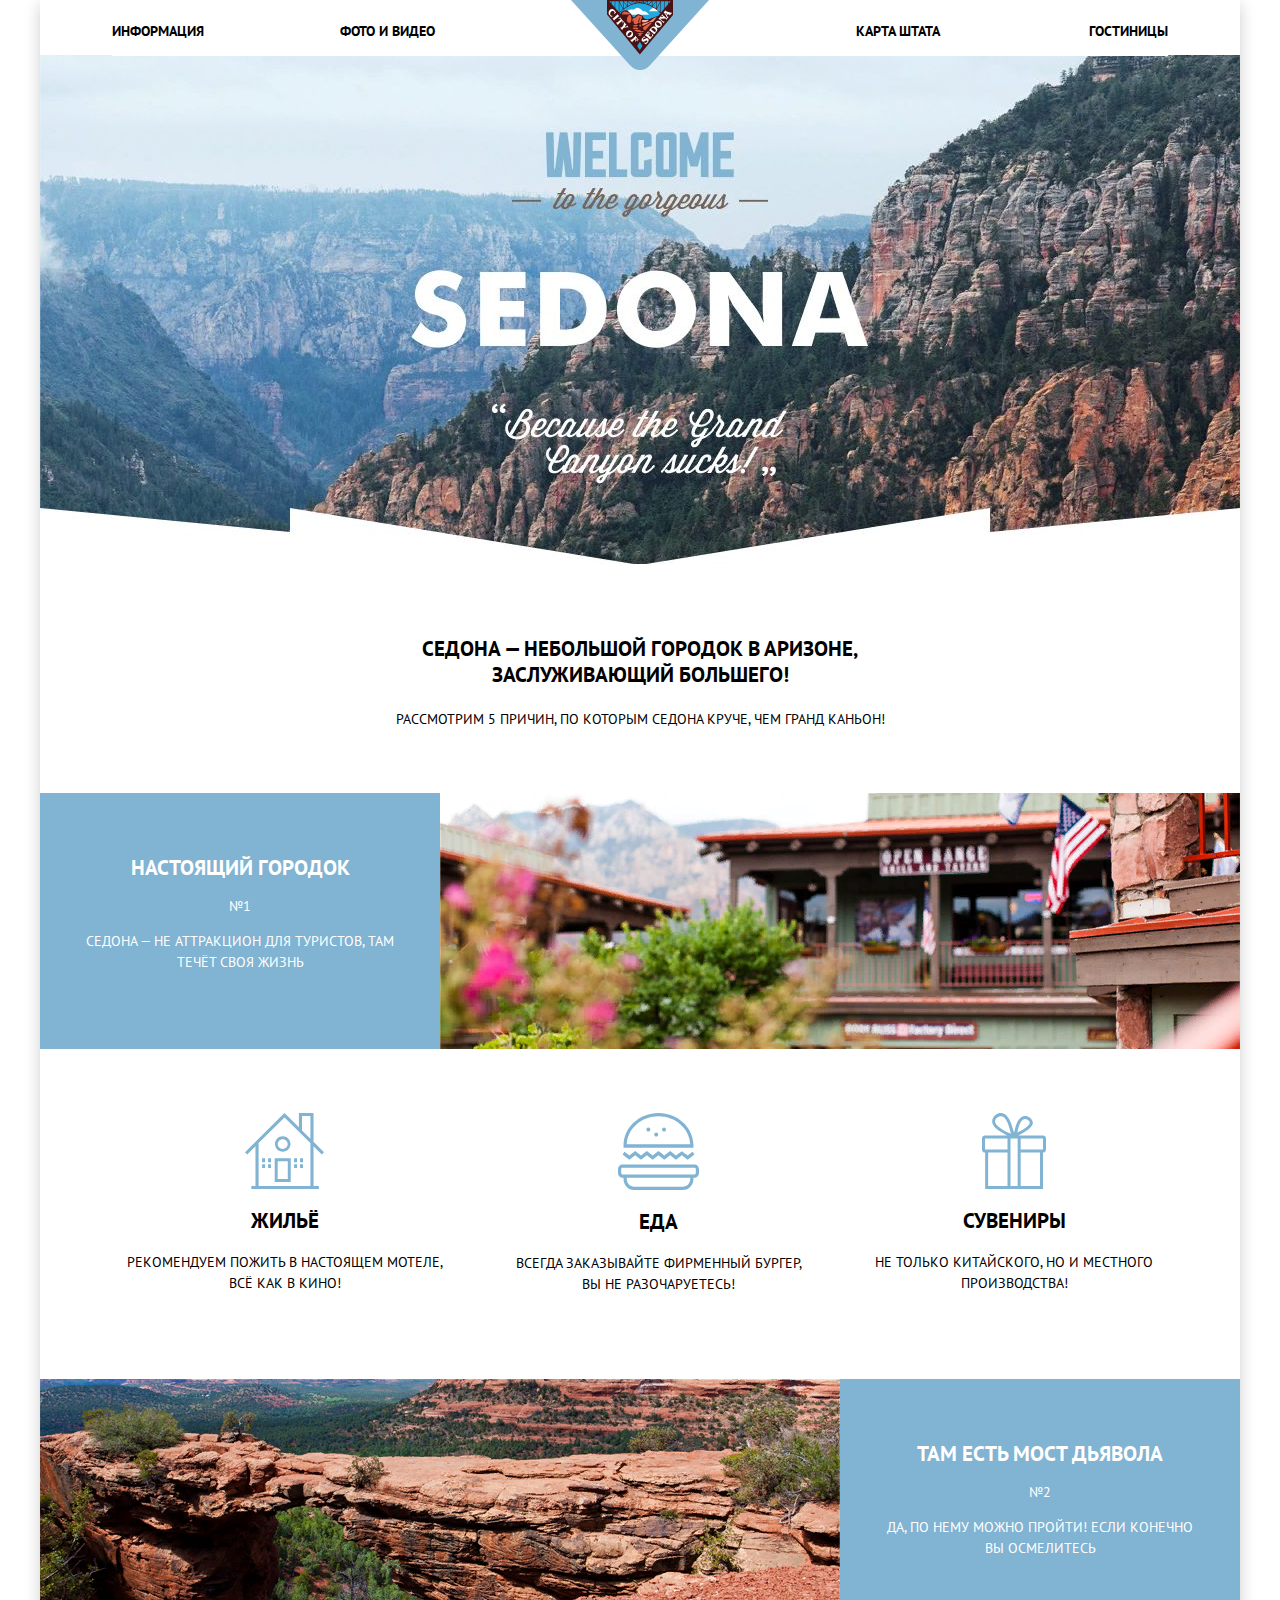
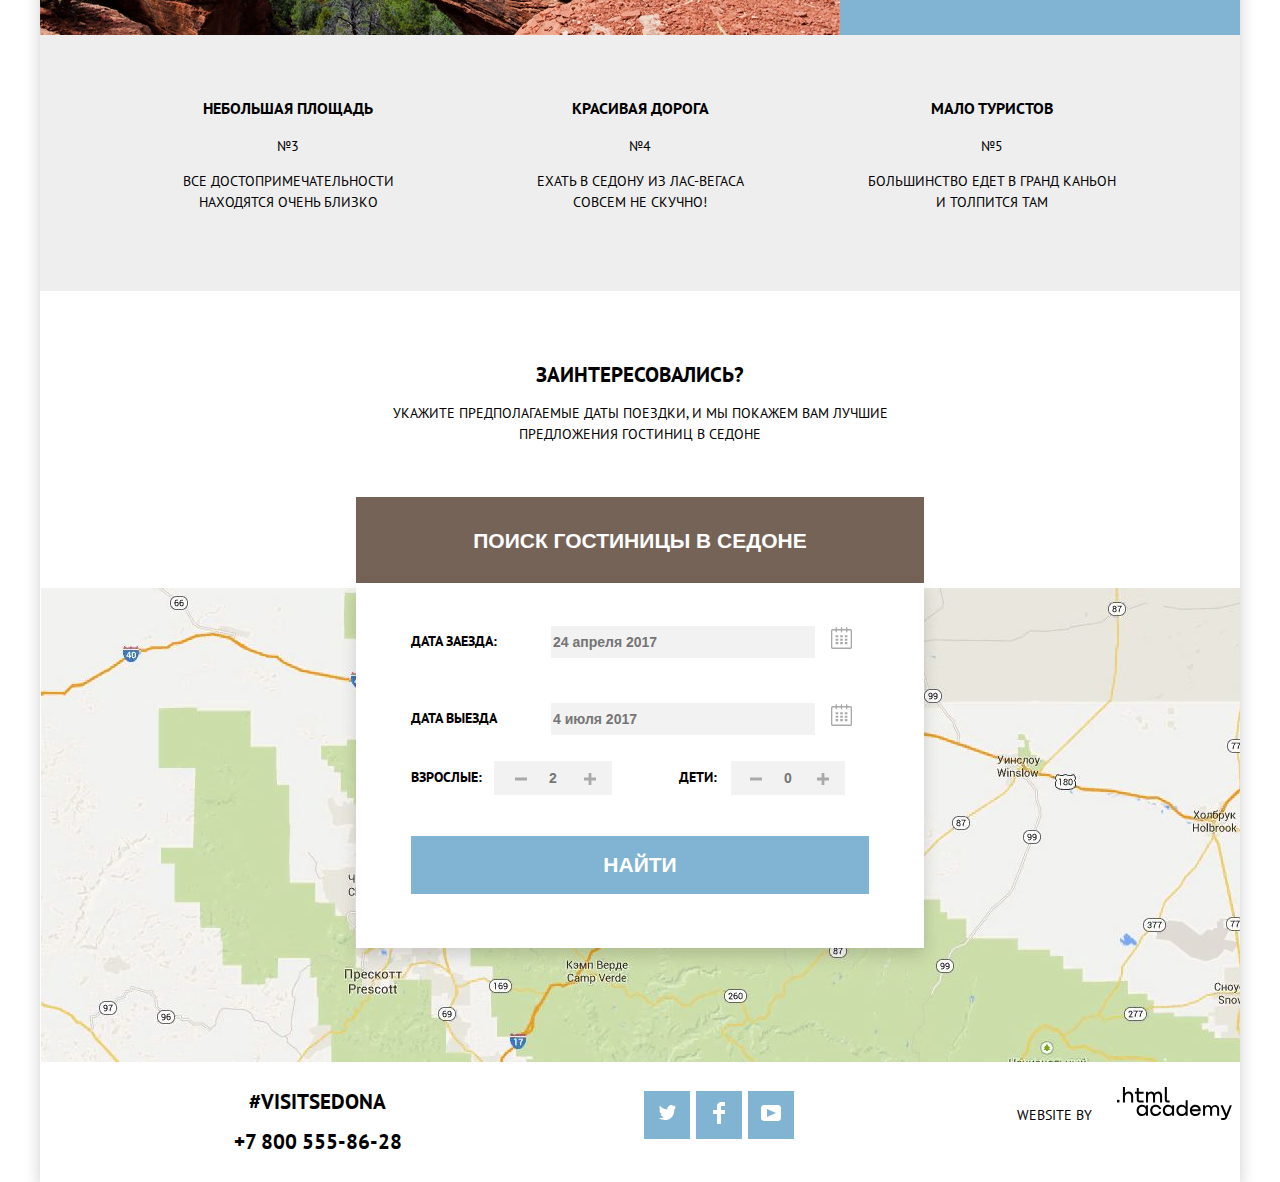
==== commit 044a90bf: "исправления внутренней страницы" ====
--- a/index.html
+++ b/index.html
@@ -145,7 +145,7 @@
                             <path fill-rule="evenodd" clip-rule="evenodd" d="M4.23086 6.76932V11H6.76932V6.76932H11V4.23086H6.76932V0H4.23085V4.23086H0V6.76932H4.23086Z"/>
                             </svg>
                             </a>
-                            <label for="id-number-child" class="string-input">Дети:
+                            <label for="id-number-child" class="string-input lbl-number-child">Дети:
                                 <a href="#"><svg class="symbol-left" width="12" height="3" viewBox="0 0 12 3" fill="none">
                                     <rect width="12" height="3"/>
                                     </svg>
--- a/css/styles.css
+++ b/css/styles.css
@@ -15,6 +15,7 @@
     --basic-extra-light: #f8f5f2;
     --basic-white: #ffffff;
     --shadow: rgba(255, 255, 255, 0.3);
+    --deep-shadow: rgba(0, 0, 0, 0.3);
     --color-calendar: #A9A9A9;
     --color-copyright: #BDBBBC;
     --special: #CACACA;
@@ -527,6 +528,11 @@
     fill: var(--sea-green);
 }
 
+.lbl-number-child {
+    margin-left: 55px;
+    margin-right: 18px;
+}
+
 .box2 {
     display: grid;
     grid-template-columns: 91px 12px 114px 12px 91px 12px 114px 12px;
@@ -635,7 +641,7 @@
     border: none;
     margin-left: -32px;
     text-align: center;
-    width: 104px;
+    width: 110px;
     height: 32px;
     background: var(--yellow-light);
 }
@@ -797,17 +803,14 @@
     display: flex;
     flex-direction: row;
     width: 46px;
-    height: 48px;
+    height: 46px;
+    padding-top: 2px;
     color: inherit;
     align-items: center;
-    /*padding-bottom: 10px;*/
     background-color: var(--sea-green);
     text-align: center;
     justify-content: center;
-    /*padding-top: 14px;*/
     margin: 0 3px;
-    /*margin-left: 3px;*/
-    /*margin-right: 6px;*/
 }
 
 .social-button svg {
@@ -924,9 +927,13 @@
 }
 
 .checkbox-filter-price+label {
-    display: inline-flex;
-    align-items: left;
-    user-select: none;
+    content: "";
+    position: absolute;
+    left: -42px;
+    top: 0;
+    width: 16px;
+    height: 16px;
+    border: 2px solid #000000;
 }
 
 .checkbox-filter-price+label::before {
@@ -962,6 +969,21 @@
     margin-left: 0px;
 }
 
+.checkbox-pool-btn {
+    display: none;
+}
+
+.checkbox-pool-btn+label {
+    display: block;
+    background: url("../img/checkbox-off.svg") no-repeat scroll 0 0;
+    cursor: pointer;
+    padding-left: 25px;
+}
+
+.checkbox-pool-btn:checked+label {
+    background: url("../img/checkbox-on.svg") no-repeat scroll 0 0;
+}
+
 .checkbox-position label {
     display: inline-flex;
     margin-bottom: 15px;
@@ -977,7 +999,6 @@
     height: 23px;
     margin-right: 10px;
     margin-bottom: 5px;
-    /*padding-top: 10px;*/
     justify-content: center;
     color: var(--basic-white);
     border: solid 2px var(--basic-white);
@@ -1070,9 +1091,10 @@
 }
 
 .range-controls .toggle-min:hover {
-    border: 10px solid var(--toggle-border);
+    border: 8px solid var(--toggle-border);
     background-color: var(--toggle-background-color);
-    border-radius: 60%;
+    /*border-radius: 60%;*/
+    transform: scale(1.25);
 }
 
 .range-controls .toggle-max {
@@ -1080,9 +1102,10 @@
 }
 
 .range-controls .toggle-max:hover {
-    border: 10px solid var(--toggle-border);
+    border: 8px solid var(--toggle-border);
     background-color: var(--toggle-background-color);
-    border-radius: 60%;
+    /*border-radius: 60%;*/
+    transform: scale(1.25);
 }
 
 .label .min-price {
@@ -1105,7 +1128,8 @@
 
 .min-price .input-min {
     width: 50px;
-    padding-top: 5px;
+    height: 28px;
+    padding-top: 0px;
     margin-left: 2px;
     border: none;
     align-self: center;
@@ -1118,9 +1142,10 @@
 }
 
 .max-price .input-max {
-    padding-top: 5px;
+    padding-top: 0px;
     border: none;
     width: 50px;
+    height: 28px;
     background: none;
 }
 
@@ -1157,6 +1182,7 @@
     color: var(--basic-white);
     font-size: inherit;
     text-transform: uppercase;
+    border-radius: 2px;
     background: none;
 }
 
@@ -1297,15 +1323,19 @@
     font-size: 12px;
     font-weight: 400;
     line-height: 18px;
+    color: var(--deep-shadow);
+}
+
+.list-filters p:hover {
     color: var(--sea-green);
 }
 
-.list-filters p:hover {
+.list-filters p:active {
     color: var(--basic-black);
 }
 
-.list-filters p:focus {
-    color: var(--sea-green-active);
+.list-filters p:visited {
+    color: var(--sea-green);
 }
 
 .discovered {
@@ -1361,6 +1391,14 @@
     color: var(--basic-black);
 }
 
+.sorted-down p:active {
+    color: var(--sea-green);
+}
+
+.sorted-down p:visited {
+    color: var(--sea-green);
+}
+
 .sorted-up p {
     margin-left: 12px;
     color: var(--special);
@@ -1368,6 +1406,14 @@
 
 .sorted-up p:hover {
     color: var(--basic-black);
+}
+
+.sorted-up p:active {
+    color: var(--sea-green);
+}
+
+.sorted-up p:visited {
+    color: var(--sea-green);
 }
 
 .catalog-list {
@@ -1407,7 +1453,7 @@
 }
 
 .info h3:active {
-    color: var(--shadow);
+    color: var(--deep-shadow);
 }
 
 .rating {
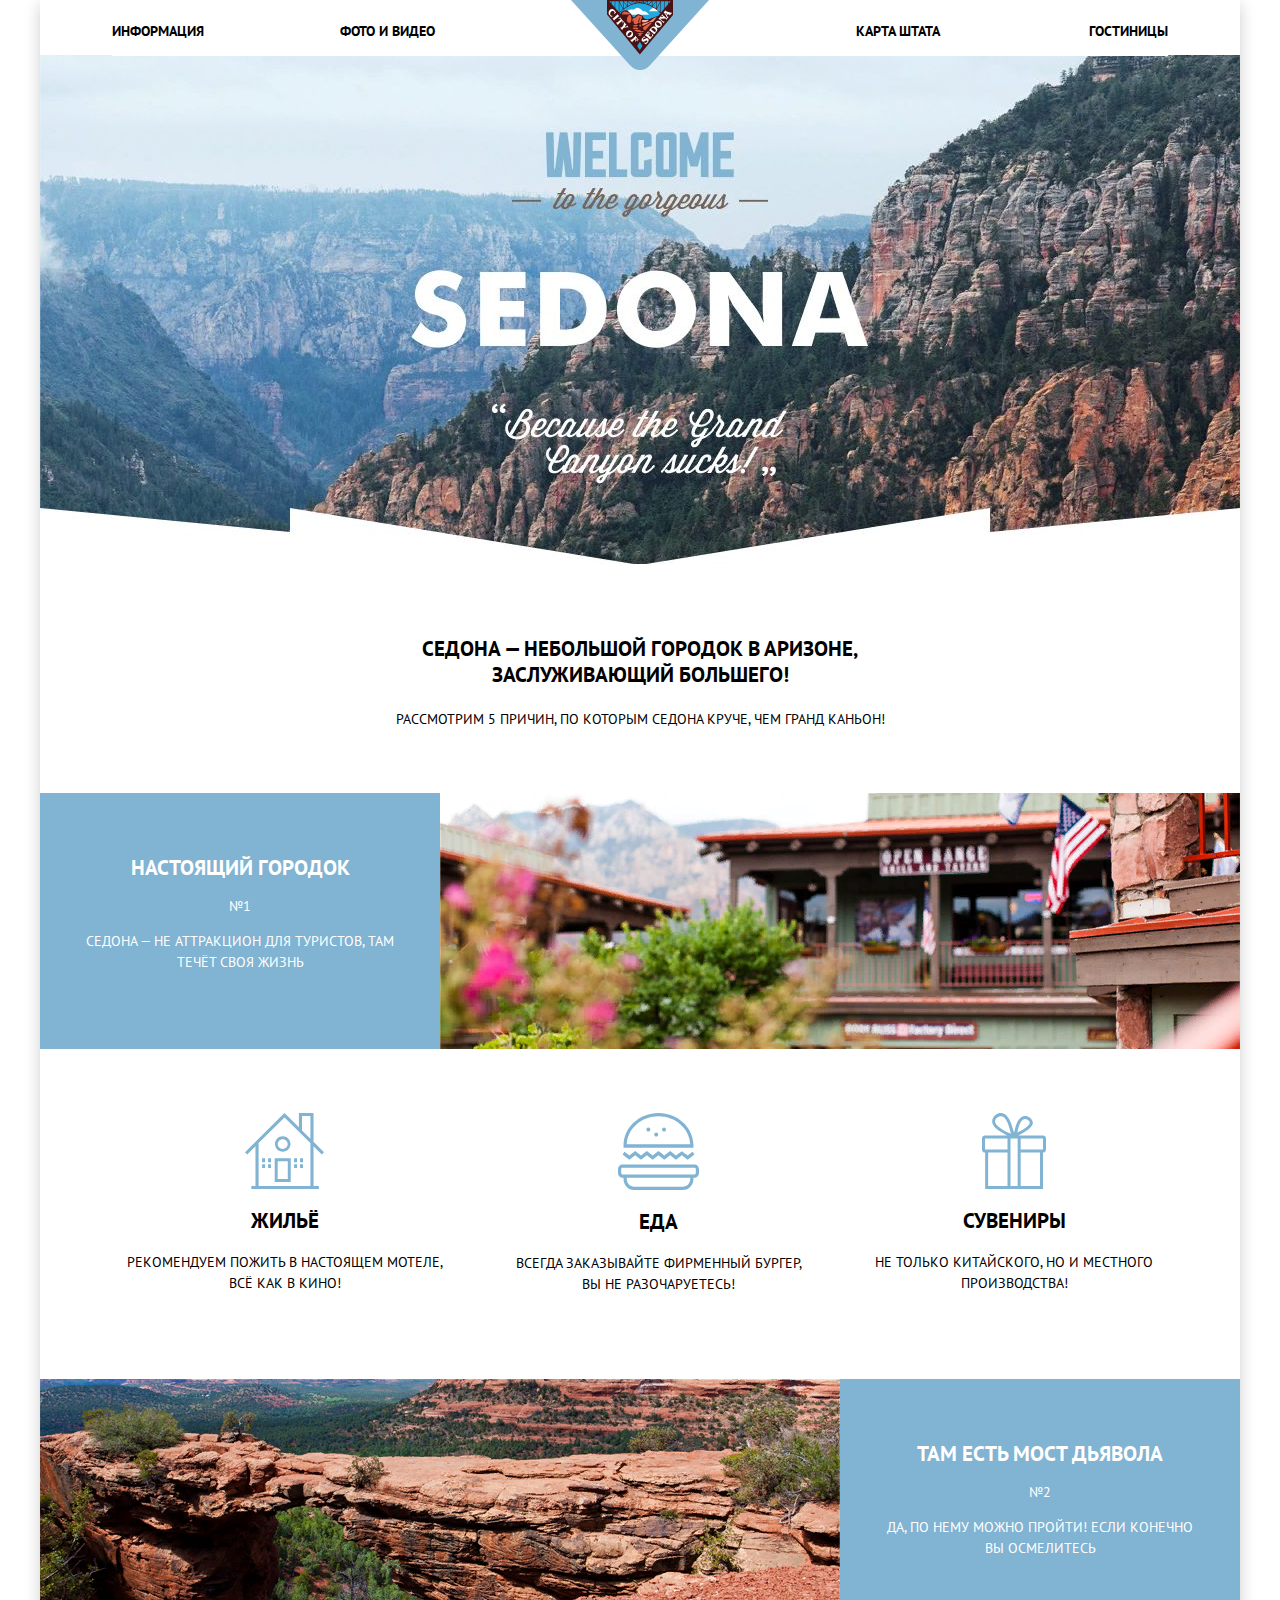
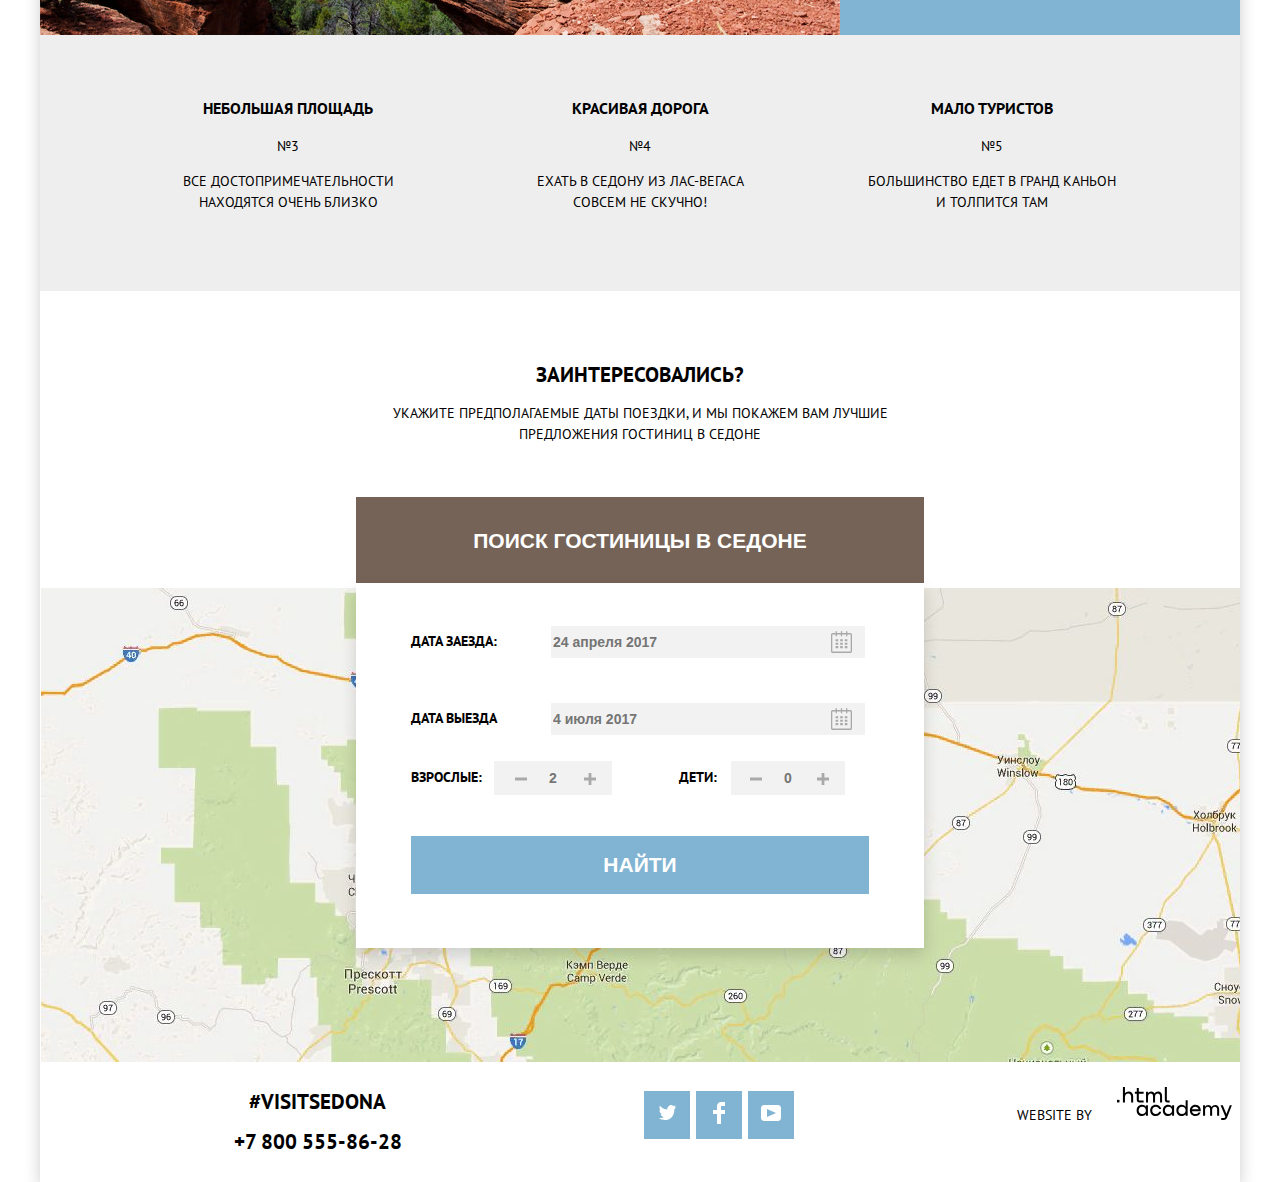
==== commit ddba9d70: "главная страница" ====
--- a/index.html
+++ b/index.html
@@ -176,7 +176,7 @@
                 <li class="social-button a">
                     <!-- Twitter -->
                     <a href="#">
-                        <svg width="17" height="17" viewBox="0 0 17 17" fill="none">
+                        <svg role="img" aria-label="Логотип Twitter" width="17" height="17" viewBox="0 0 17 17" fill="none">
                             <path d="M10.95 1.14409C12.635 0.648089 13.934 1.41409 14.527 2.32309C15.2 2.09209 15.858 1.84209 16.538 1.61509C16.5249 2.30145 16.2117 2.94761 15.681 3.38309C16.366 3.55309 16.985 2.89209 16.985 2.89209C16.816 3.89209 15.979 4.68009 15.422 4.91609C15.191 11.6661 12.247 16.1331 5.34498 15.9981H4.89898C4.48898 15.9981 0.734977 15.5381 0.000976562 14.1111C2.27198 14.3071 3.89398 13.6891 4.69398 12.9341C3.73398 12.6341 2.01498 12.4571 1.71498 9.98409C2.06398 10.0901 2.27898 10.2121 2.90498 10.1031C1.70498 9.24709 0.373977 8.53009 0.447977 6.33009C0.732977 6.65809 1.51498 6.86609 1.78798 6.80209C1.08498 6.56109 -0.182023 3.44209 0.893977 1.85009C2.71198 3.70409 4.62898 5.45609 8.04598 5.62309C8.25398 3.33009 9.18298 1.79309 10.95 1.14409Z"/>
                         </svg>
                     </a>
@@ -184,7 +184,7 @@
                 <li class="social-button">
                     <!-- Facebook -->
                     <a href="#">
-                        <svg width="12" height="22" viewBox="0 0 12 22" fill="none">
+                        <svg role="img" aria-label="Логотип Facebook" width="12" height="22" viewBox="0 0 12 22" fill="none">
                             <path d="M12 4V0H8C5.79086 0 4 1.79086 4 4V8H0V12H4V22H8V12H12V8H8V4H12Z"/>
                         </svg>
                     </a>
@@ -192,7 +192,7 @@
                 <li class="social-button">
                     <!-- YouTube -->
                     <a href="# ">
-                        <svg width="20" height="16" viewBox="0 0 20 16" fill="none">
+                        <svg role="img" aria-label="Логотип YouTube" width="20" height="16" viewBox="0 0 20 16" fill="none">
                             <path fill-rule="evenodd" clip-rule="evenodd" d="M3 0H17C18.65 0 20 1.35 20 3V13C20 14.65 18.65 16 17 16H3C1.35 16 0 14.65 0 13V3C0 1.35 1.35 0 3 0ZM6.027 4.002V11.998L15.014 8L6.027 4.002Z"/>
                         </svg>
                     </a>
--- a/css/styles.css
+++ b/css/styles.css
@@ -495,7 +495,7 @@
 .box input {
     display: inline-flex;
     height: 30px;
-    width: 260px;
+    width: 310px;
     border: none;
     color: var(--basic-black);
     background: var(--yellow-light);
@@ -511,12 +511,14 @@
 
 .box a {
     display: inline-flex;
+    align-content: center;
     vertical-align: middle;
     height: 30px;
     grid-column: 4 / 5;
 }
 
 .box svg {
+    padding-top: 4px;
     fill: var(--color-calendar);
 }
 
@@ -951,7 +953,7 @@
 .checkbox-filter-price:checked+label::before {
     border: 2px solid var(--basic-white);
     background-color: none;
-    background-image: url("img/checkbox-on.svg");
+    /*background-image: url("img/checkbox-on.svg");*/
 }
 
 .checkbox-lbl-price {
@@ -965,33 +967,56 @@
 
 /*---------------------*/
 
-.checkbox-position {
+.checkbox-position svg {
     margin-left: 0px;
-}
-
-.checkbox-pool-btn {
+    fill: var(--basic-white);
+}
+
+.checkbox-button {
     display: none;
 }
 
-.checkbox-pool-btn+label {
+.checkbox-button svg {
     display: block;
+    fill: var(--basic-white);
+}
+
+.checkbox-button+label {
+    /*display: block;*/
+    display: inline-flex;
     background: url("../img/checkbox-off.svg") no-repeat scroll 0 0;
     cursor: pointer;
-    padding-left: 25px;
-}
-
-.checkbox-pool-btn:checked+label {
+    margin-bottom: 15px;
+    align-items: left;
+    justify-content: flex-start;
+    fill: var(--basic-white);
+    text-align: left;
+    background-color: none;
+    padding-left: 43px;
+}
+
+.checkbox-button+label svg {
+    fill: var(--basic-white);
+}
+
+.checkbox-button:checked+label {
     background: url("../img/checkbox-on.svg") no-repeat scroll 0 0;
 }
+
+
+/*-------------------------*/
 
 .checkbox-position label {
     display: inline-flex;
     margin-bottom: 15px;
+    height: 23px;
     align-items: left;
     justify-content: flex-start;
     text-align: left;
     background-color: none;
-    background-image: url("img/checkbox-on.svg");
+    margin-right: 43px;
+    margin-bottom: 20px;
+    /*background-image: url("img/checkbox-on.svg");*/
 }
 
 .checkbox-position input {
@@ -1007,13 +1032,13 @@
 
 .checkbox-position input:checked+label {
     background-color: none;
-    background-image: url("img/checkbox-on.svg");
+    /*background-image: url("img/checkbox-on.svg");*/
     cursor: pointer;
 }
 
 .checkbox-position input:checked+label:before {
     background-color: none;
-    background-image: url("img/checkbox-on.svg");
+    /*background-image: url("img/checkbox-on.svg");*/
     content: "";
     position: absolute;
     left: 0px;
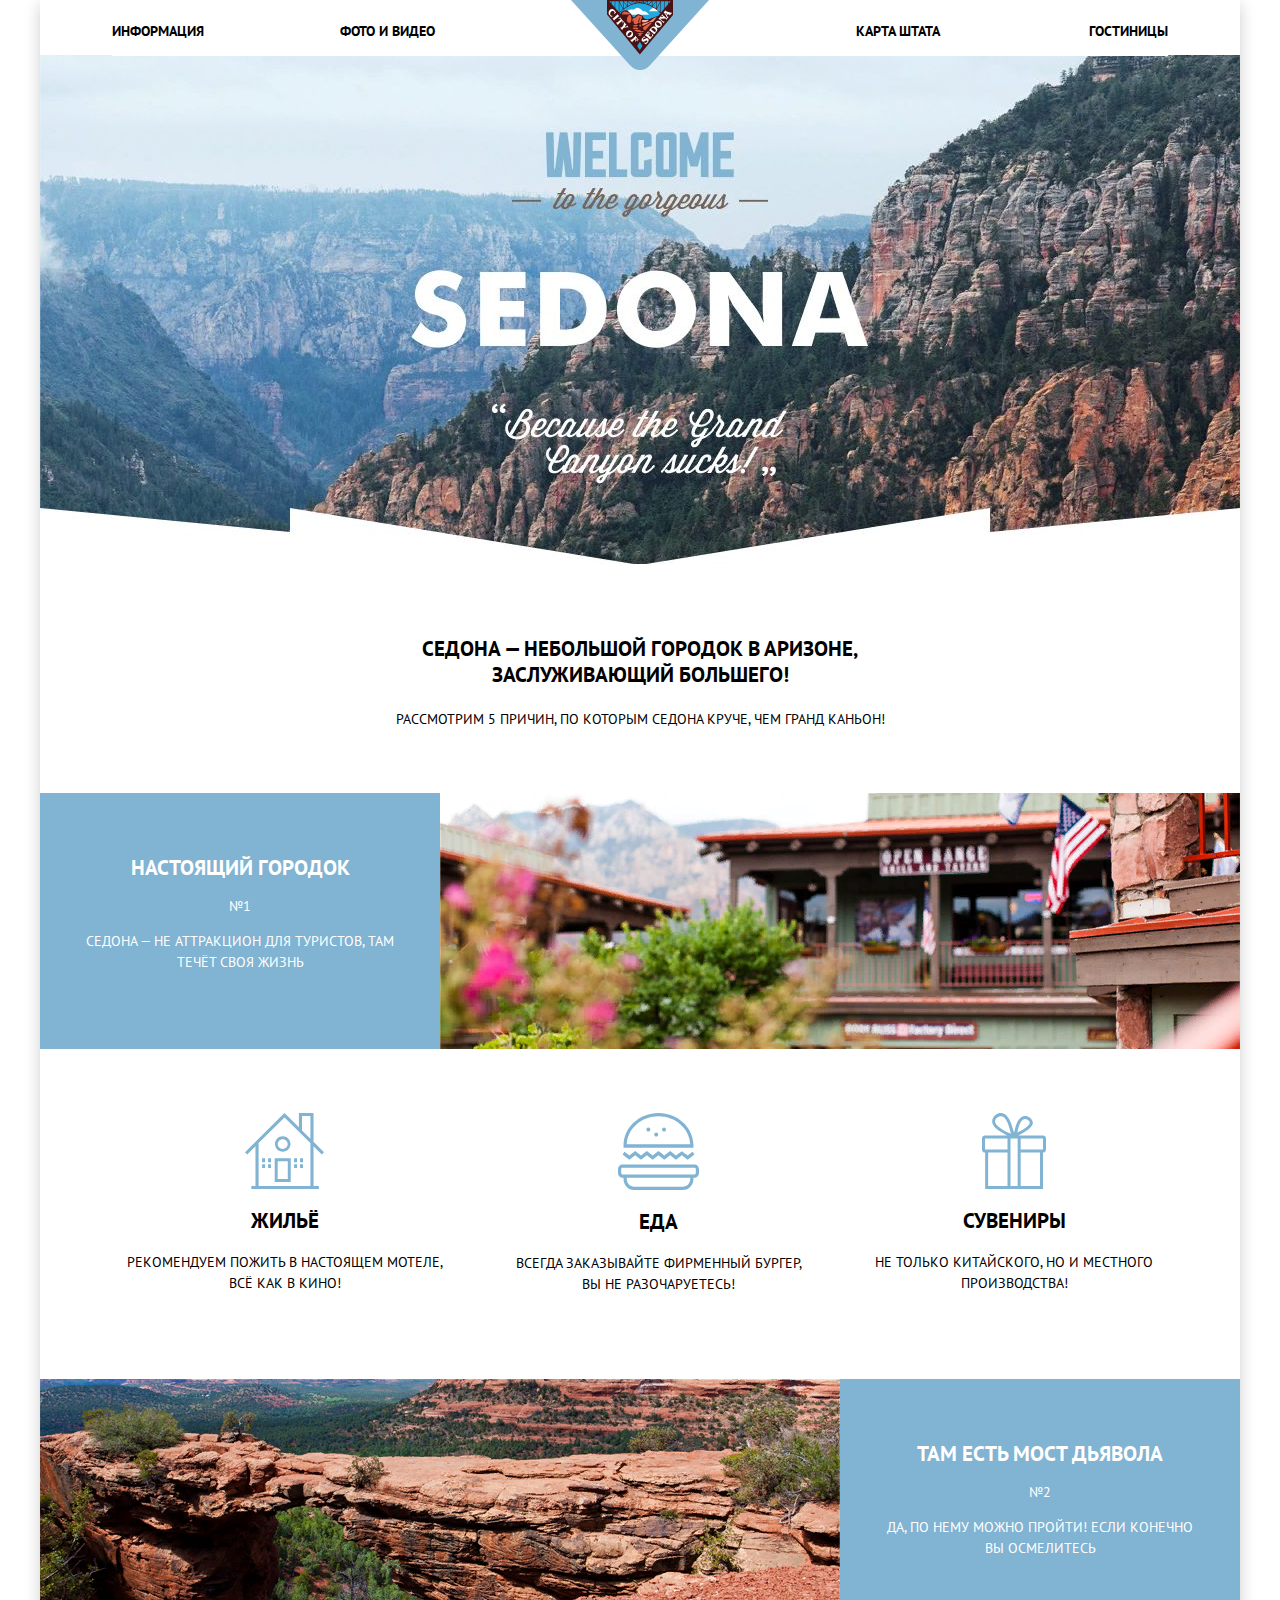
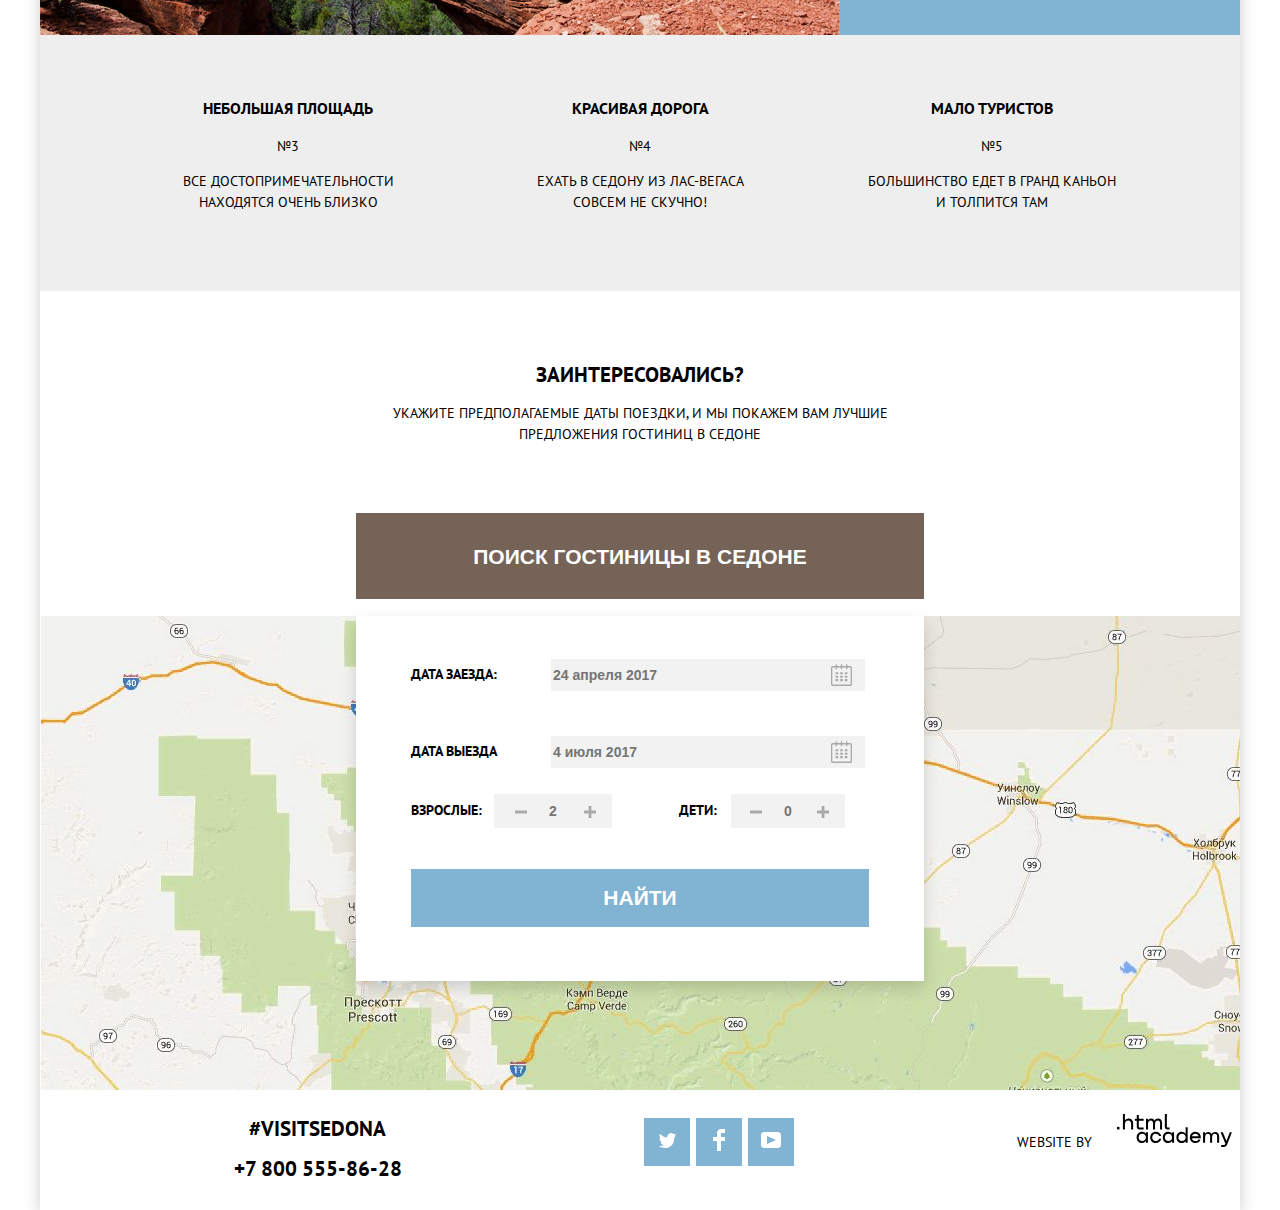
==== commit fa344718: "каталог" ====
--- a/index.html
+++ b/index.html
@@ -110,7 +110,7 @@
         </section>
         <section>
             <div class="container">
-                <button type="button" class="input-data">ПОИСК ГОСТИНИЦЫ В СЕДОНЕ</button>
+                <h3><button type="button" class="input-data">ПОИСК ГОСТИНИЦЫ В СЕДОНЕ</button></h3>
             </div>
             <form action="#">
                 <div class="form-popup">
--- a/css/styles.css
+++ b/css/styles.css
@@ -33,6 +33,16 @@
 
 /* Global */
 
+@font-face {
+    font-family: ALSRubl;
+    src: url(fonts/rouble.ttf);
+    /* Путь к файлу со шрифтом */
+}
+
+.rubznak {
+    font-family: ALSRubl;
+}
+
 .page-body {
     min-width: 1200px;
     margin: 0;
@@ -448,7 +458,7 @@
     box-shadow: 0px 7px 15px rgba(0, 1, 1, 0.15);
     max-width: 1200px;
     margin: 0 auto;
-    margin-bottom: -360px;
+    margin-bottom: -355x;
     font-size: 21px;
     line-height: 52px;
     z-index: 2;
@@ -721,7 +731,7 @@
 .map {
     position: relative;
     z-index: 0;
-    /*margin-top: -145px;*/
+    margin-top: -365px;
 }
 
 
@@ -916,45 +926,6 @@
 
 
 /* check-box filter */
-
-.checkbox-filter-price:hover+label,
-.checkbox-filter-price:focus+label {
-    color: var(--special);
-}
-
-.checkbox-filter-price {
-    position: absolute;
-    z-index: -1;
-    opacity: 0;
-}
-
-.checkbox-filter-price+label {
-    content: "";
-    position: absolute;
-    left: -42px;
-    top: 0;
-    width: 16px;
-    height: 16px;
-    border: 2px solid #000000;
-}
-
-.checkbox-filter-price+label::before {
-    content: "";
-    display: inline-block;
-    width: 23px;
-    height: 23px;
-    border: 23px solid var(--basic-white);
-    background-color: none;
-    background-repeat: no-repeat;
-    background-position: center center;
-    background-size: 50% 50%;
-}
-
-.checkbox-filter-price:checked+label::before {
-    border: 2px solid var(--basic-white);
-    background-color: none;
-    /*background-image: url("img/checkbox-on.svg");*/
-}
 
 .checkbox-lbl-price {
     display: inline-flex;
@@ -1032,13 +1003,13 @@
 
 .checkbox-position input:checked+label {
     background-color: none;
-    /*background-image: url("img/checkbox-on.svg");*/
+    /*background-image: url("/..img/checkbox-on.svg");*/
     cursor: pointer;
 }
 
 .checkbox-position input:checked+label:before {
     background-color: none;
-    /*background-image: url("img/checkbox-on.svg");*/
+    /*background-image: url("../img/checkbox-on.svg");*/
     content: "";
     position: absolute;
     left: 0px;
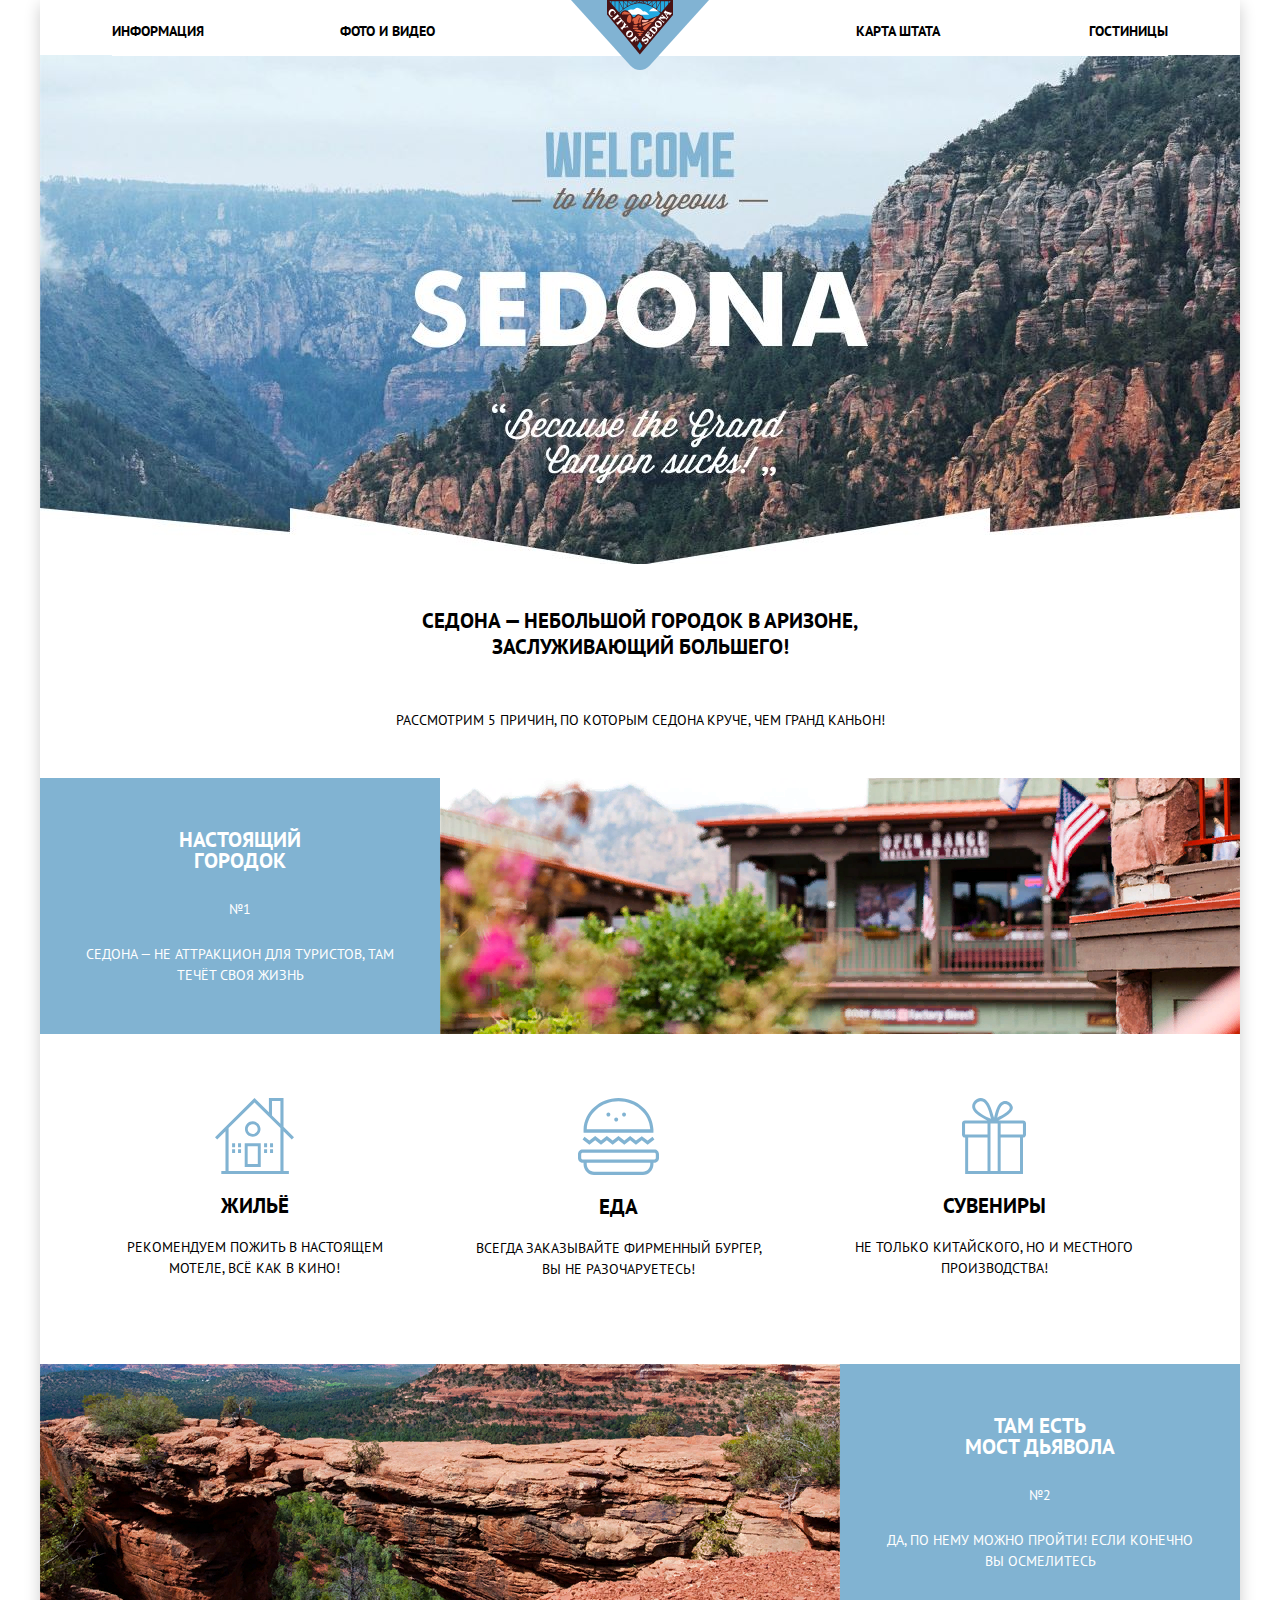
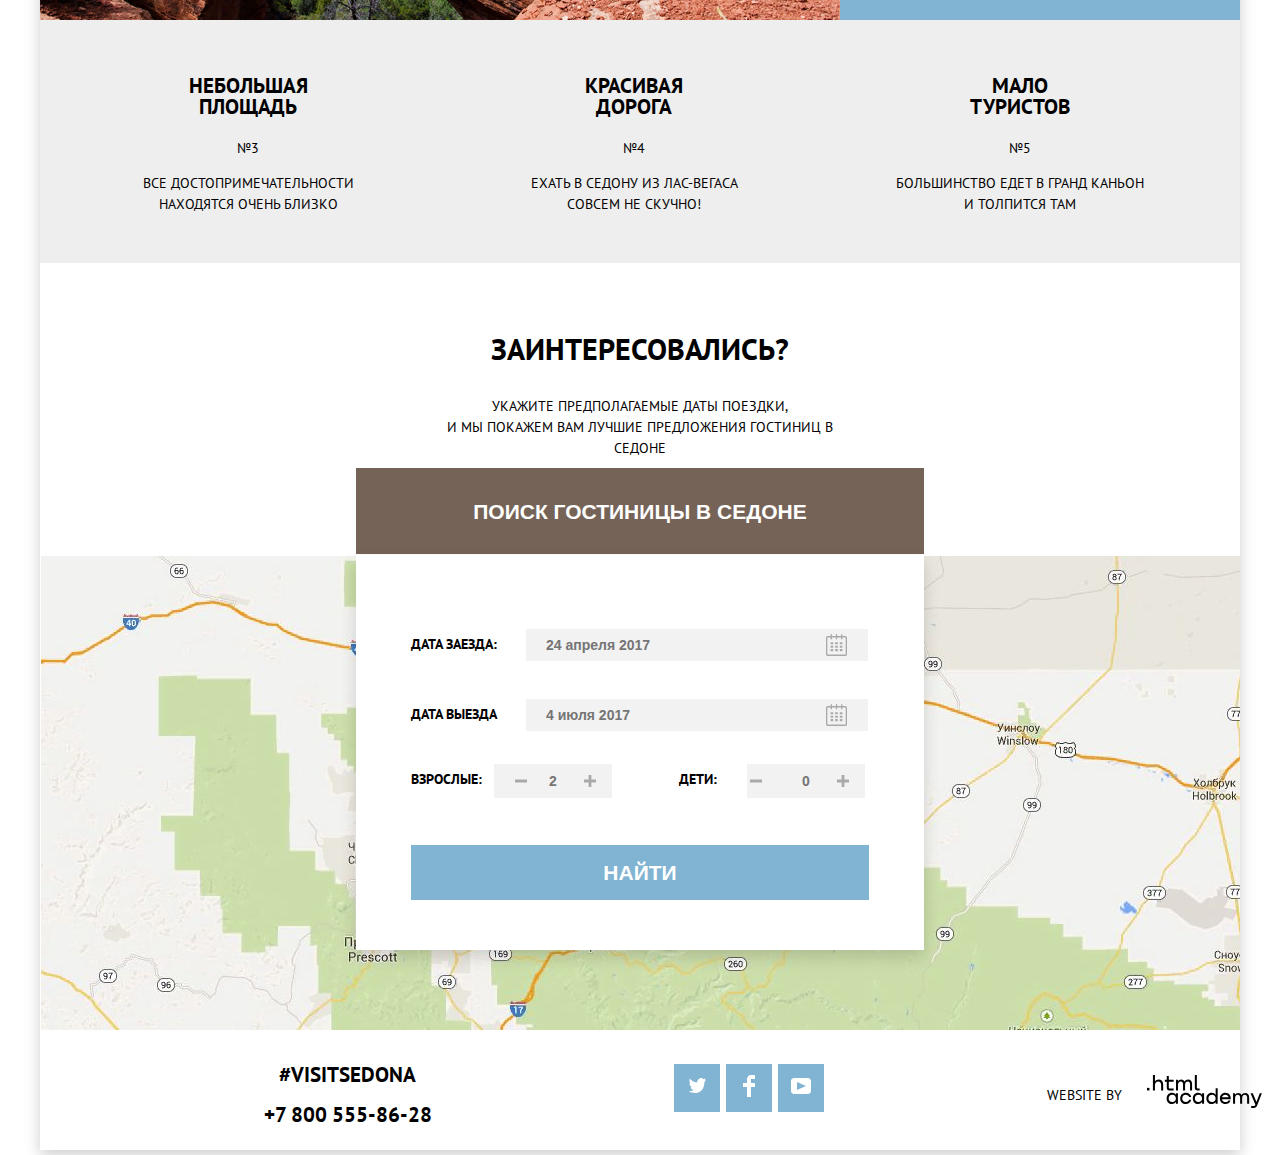
==== commit 022fbf59: "Завершение основной страницы" ====
--- a/index.html
+++ b/index.html
@@ -47,7 +47,7 @@
         </section>
         <section class="container">
             <div class="text-pic">
-                <h2>Настоящий городок</h2>
+                <h2>Настоящий<br> городок</h2>
                 <p>№1</p>
                 <p>Седона — не аттракцион для туристов, там<br> течёт своя жизнь</p>
             </div>
@@ -59,7 +59,7 @@
                 <div class="feature-item">
                     <img src="img/icon-1.svg" width="79" height="76" alt="домик">
                     <h3>Жильё</h3>
-                    <p>Рекомендуем пожить в настоящем мотеле,<br> всё как в кино!</p>
+                    <p>Рекомендуем пожить в настоящем<br> мотеле, всё как в кино!</p>
                 </div>
                 <div class="feature-item">
                     <img src="img/icon-3.svg" width="81" height="76" alt="бургер">
@@ -76,7 +76,7 @@
         <section class="container">
             <img src="img/image3.jpg" width="800" height="256" alt="мост Дьявола">
             <div class="text-pic">
-                <h2>Там есть Мост дьявола</h2>
+                <h2>Там есть<br> Мост дьявола</h2>
                 <p>№2</p>
                 <p>Да, по нему можно пройти! Если конечно<br> вы осмелитесь</p>
             </div>
@@ -85,17 +85,17 @@
         <section class="landmark">
             <div class="container">
                 <div class="landmark-item">
-                    <h3>Небольшая площадь</h3>
+                    <h3>Небольшая<br> площадь</h3>
                     <p>№3</p>
                     <p>Все достопримечательности<br> находятся очень близко</p>
                 </div>
                 <div class="landmark-item">
-                    <h3>Красивая дорога</h3>
+                    <h3>Красивая<br> дорога</h3>
                     <p>№4</p>
                     <p>Ехать в Седону из Лас-Вегаса<br> совсем не скучно!</p>
                 </div>
                 <div class="landmark-item">
-                    <h3>Мало туристов</h3>
+                    <h3>Мало<br> туристов</h3>
                     <p>№5</p>
                     <p>Большинство едет в Гранд каньон<br> и толпится там</p>
                 </div>
@@ -105,10 +105,10 @@
         <section class="container">
             <div class="offers">
                 <h2>Заинтересовались?</h2>
-                <p>Укажите предполагаемые даты поездки, и мы покажем вам лучшие предложения гостиниц в Седоне</p>
-            </div>
-        </section>
-        <section>
+                <p>Укажите предполагаемые даты поездки,<br> и мы покажем вам лучшие предложения гостиниц в Седоне</p>
+            </div>
+        </section>
+        <section class="offers-search">
             <div class="container">
                 <h3><button type="button" class="input-data">ПОИСК ГОСТИНИЦЫ В СЕДОНЕ</button></h3>
             </div>
--- a/css/styles.css
+++ b/css/styles.css
@@ -246,22 +246,31 @@
 .desc {
     width: 1200px;
     height: 174px;
-    padding-top: 55px;
+    padding-top: 27px;
     text-align: center;
     line-height: 26px;
+    margin-bottom: 13px;
     /*---grid-----*/
     /*outline: 5px solid rgba(0, 255, 255, 0.5);*/
     /*outline-offset: -5px;*/
+}
+
+.desc p {
+    padding-top: 29px;
 }
 
 .text-pic {
     display: inline-block;
     width: 400px;
-    height: 209px;
-    padding-top: 47px;
+    height: 222px;
+    padding-top: 34px;
     text-align: center;
     background-color: var(--sea-green);
     color: var(--basic-white);
+}
+
+.text-pic p {
+    padding-top: 10px;
 }
 
 .container {
@@ -311,10 +320,10 @@
 .features {
     width: 1100px;
     height: 184px;
-    padding-left: 50px;
+    padding-left: 45px;
     padding-top: 64px;
     padding-bottom: 82px;
-    padding-right: 50px;
+    padding-right: 0px;
     /* grid */
     /*outline: 5px solid rgba(255, 0, 0, 0.3);*/
 }
@@ -325,7 +334,7 @@
     padding: 0;
     display: grid;
     grid-template-columns: 1fr 1fr 1fr;
-    column-gap: 20px;
+    column-gap: 75px;
     /*-----------------*/
     list-style: none;
 }
@@ -334,7 +343,7 @@
     display: inline-block;
     box-sizing: border-box;
     max-width: 430px;
-    margin-left: 10px;
+    margin-left: 0px;
     margin-right: 10px;
     text-align: center;
     font-weight: 400;
@@ -363,9 +372,9 @@
 
 .landmark {
     height: 209px;
-    padding-top: 47px;
-    padding-left: 72px;
-    padding-right: 72px;
+    padding-top: 34px;
+    padding-left: 32px;
+    padding-right: 32px;
     background-color: var(--light-yellow);
     /*-----------------*/
     /*outline: 5px solid rgba(0, 255, 255, 0.7);*/
@@ -381,12 +390,18 @@
     line-height: 21px;
     padding-left: 25px;
     padding-right: 25px;
+    margin-right: 34px;
     vertical-align: center;
     /*---grid-----*/
     /*outline: 5px solid rgba(0, 255, 255, 0.7);*/
     /*outline-offset: -5px;*/
 }
 
+.landmark-item h3 {
+    font-size: 21px;
+    line-height: 21px;
+}
+
 
 /* Offers */
 
@@ -394,40 +409,50 @@
     width: 1200px;
     height: 150px;
     text-align: center;
-    padding-top: 56px;
+    padding-top: 49px;
     /*-----------------*/
     /*outline: 5px solid rgba(0, 255, 0, 0.7);*/
     /*outline-offset: -5px;*/
 }
 
-.offers h1 {
+.offers h2 {
+    height: 56px;
+    text-align: center;
+    font-size: 30px;
+    line-height: 24px;
+    color: var(--basic-black);
+}
+
+.offers p {
+    width: 435px;
+    height: 95px;
+    font-size: 14px;
+    line-height: 21px;
+    /*margin-left: 316px;*/
+    /*margin-right: 316px;*/
+    margin: -22px auto;
+    text-align: center;
+    /*vertical-align: middle;*/
+}
+
+.offers-search {
+    /*display: flexbox;*/
     width: 568px;
-    height: 56px;
-    padding-top: 30px;
+    height: 71px;
+    margin: -15px auto 0;
+}
+
+.offers-search h3 {
+    display: inline-flex;
+    width: 568px;
+    /*height: 96px;*/
+    align-content: center;
+    align-self: center;
+    */padding-top: 30px;
+    font-size: 21px;
+    line-height: 26px;
+    color: var(--basic-white);
     background-color: var(--light-brown);
-    text-align: center;
-    font-size: 21px;
-    color: var(--basic-white);
-    line-height: 26px;
-}
-
-.offers p {
-    width: 568px;
-    height: 95px;
-    margin-left: 316px;
-    margin-right: 316px;
-    text-align: center;
-    vertical-align: middle;
-}
-
-.offers-search {
-    width: 568px;
-    height: 56px;
-    margin-left: 316px;
-    padding-top: 30px;
-    background-color: var(--light-brown);
-    text-align: center;
-    vertical-align: middle;
 }
 
 .win-popup {
@@ -454,15 +479,14 @@
     flex-wrap: nowrap;
     text-align: center;
     width: 458px;
-    height: 295px;
+    height: 290px;
     box-shadow: 0px 7px 15px rgba(0, 1, 1, 0.15);
     max-width: 1200px;
-    margin: 0 auto;
-    margin-bottom: -355x;
+    margin: -20px auto 0;
+    margin-bottom: -355px;
     font-size: 21px;
     line-height: 52px;
-    z-index: 2;
-    padding: 20px 55px 50px 55px;
+    padding: 55px 55px 50px 55px;
     background-color: var(--basic-white);
     /* grid */
     /*outline: 5px solid rgba(0, 11, 55, 0.8);*/
@@ -481,10 +505,10 @@
 
 .box {
     display: grid;
-    grid-template-columns: 140px 140px 140px 30px;
-    row-gap: 29px;
+    grid-template-columns: 115px 150px 150px 35px;
+    row-gap: 10px;
     z-index: 2;
-    column-gap: 10;
+    column-gap: 0px;
     min-height: 70px;
     vertical-align: middle;
     text-align: left;
@@ -505,7 +529,7 @@
 .box input {
     display: inline-flex;
     height: 30px;
-    width: 310px;
+    width: 320px;
     border: none;
     color: var(--basic-black);
     background: var(--yellow-light);
@@ -513,6 +537,7 @@
     font-weight: 700;
     line-height: 26px;
     grid-column: 2 / 4;
+    padding-left: 20px;
     margin-right: 6px;
     text-align: left;
     vertical-align: middle;
@@ -547,17 +572,14 @@
 
 .box2 {
     display: grid;
-    grid-template-columns: 91px 12px 114px 12px 91px 12px 114px 12px;
-    /*row-gap: 6px;*/
+    grid-template-columns: 120px 12px 100px 12px 110px 12px 100px 12px;
+    row-gap: 10px;
     /*column-gap: 10px;*/
-    height: 38px;
+    height: 70px;
     max-width: 458px;
     vertical-align: middle;
     text-align: left;
     align-content: center;
-    /*width: 100px;*/
-    /*padding: 10px;*/
-    /*margin-top: 29px;*/
     /* grid */
     /*outline: 5px solid rgba(255, 0, 0, 0.7);*/
     /*outline-offset: -5px;*/
@@ -651,9 +673,9 @@
 
 .box2 input#id-number-child {
     border: none;
-    margin-left: -32px;
-    text-align: center;
-    width: 110px;
+    margin-left: -22px;
+    text-align: center;
+    width: 114px;
     height: 32px;
     background: var(--yellow-light);
 }
@@ -731,7 +753,8 @@
 .map {
     position: relative;
     z-index: 0;
-    margin-top: -365px;
+    margin-top: 38px;
+    /*margin-top: -365px;*/
 }
 
 
@@ -744,8 +767,8 @@
     height: 80px;
     align-content: center;
     align-items: center;
-    margin: -120px auto 0;
-    padding: 20px 124px;
+    margin: -115px auto 0;
+    padding: 20px 154px;
     /* grid */
     /*outline: 5px solid rgba(255, 0, 0, 0.7);*/
     /*outline-offset: -5px;*/
@@ -853,7 +876,7 @@
     font-size: 14px;
     line-height: 80px;
     font-weight: 400;
-    /*align-self: center;*/
+    align-self: center;
     align-content: center;
     /* grid */
     /*outline: 5px solid rgba(0, 255, 0, 0.7);*/
@@ -869,7 +892,7 @@
 }
 
 .copyright svg {
-    /*padding-top: 10px;*/
+    padding-top: 20px;
     align-self: center;
     align-items: center;
     fill: var(--basic-black);
